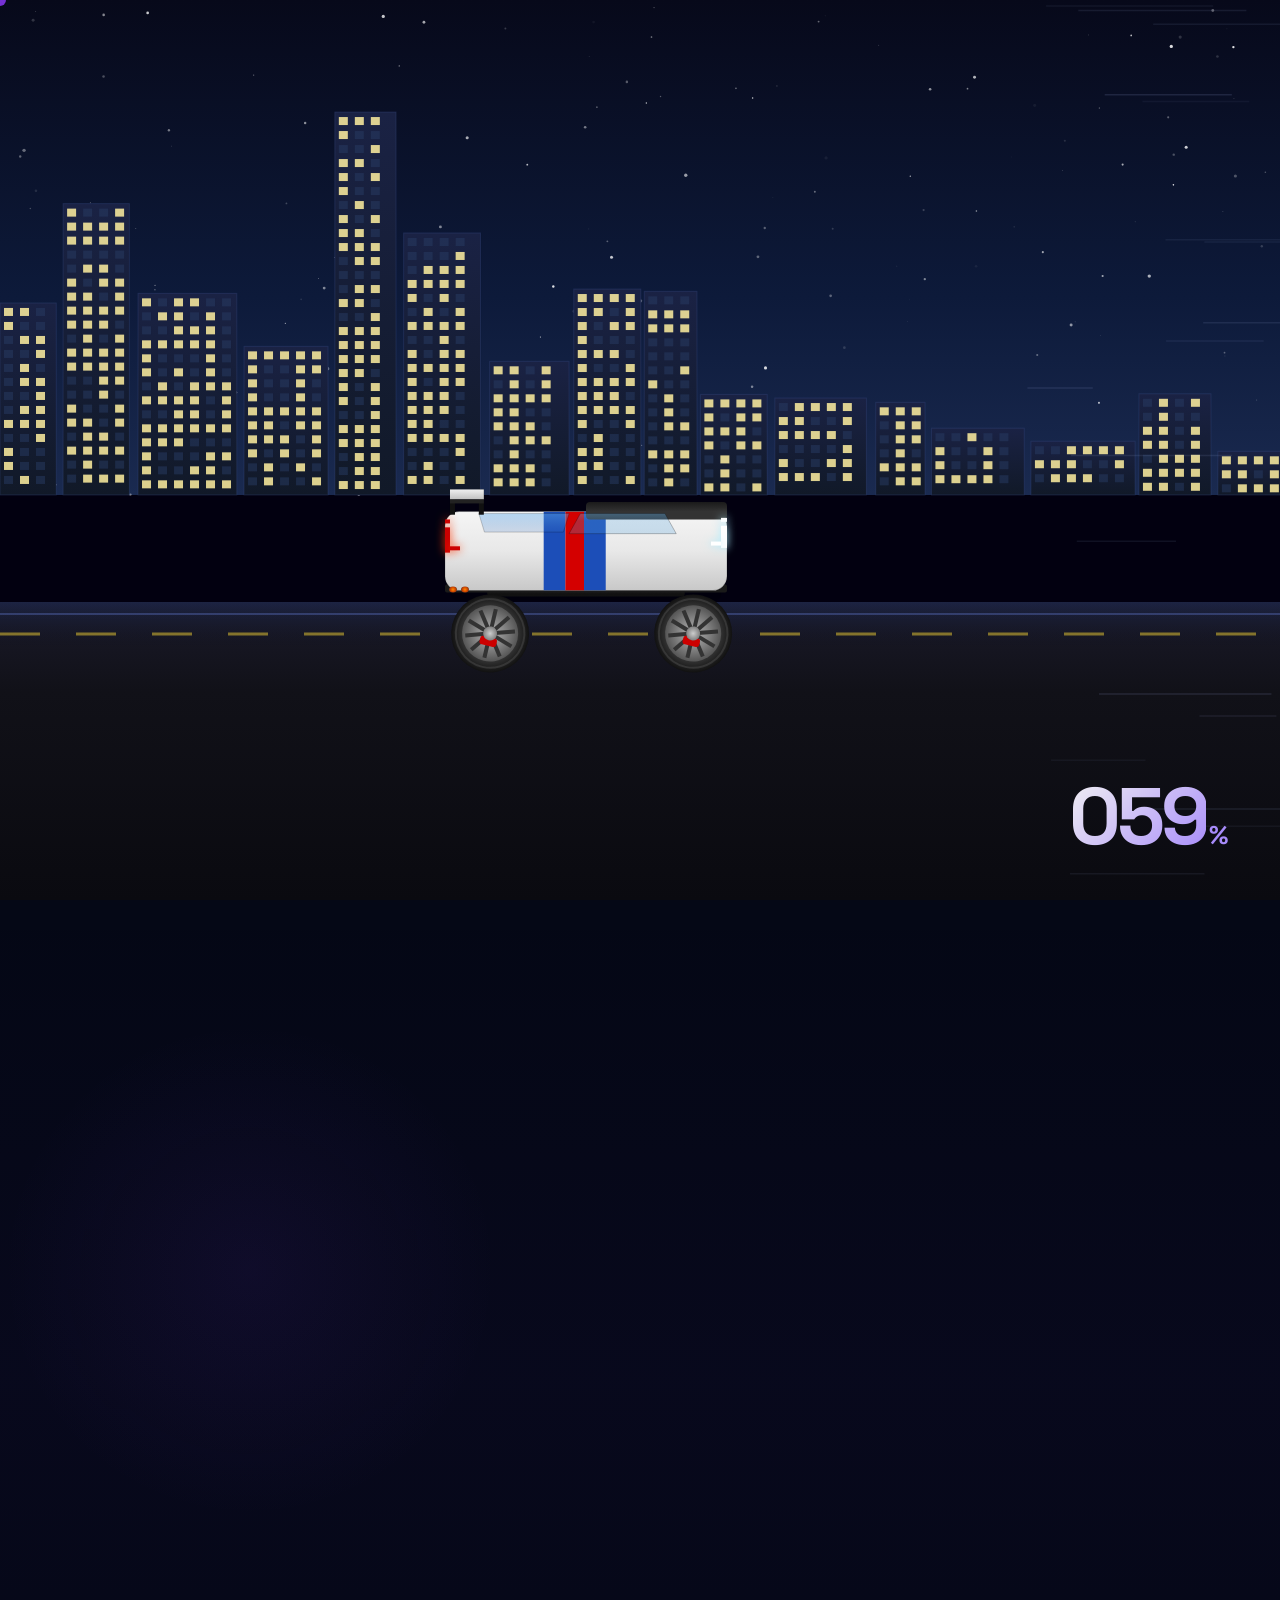
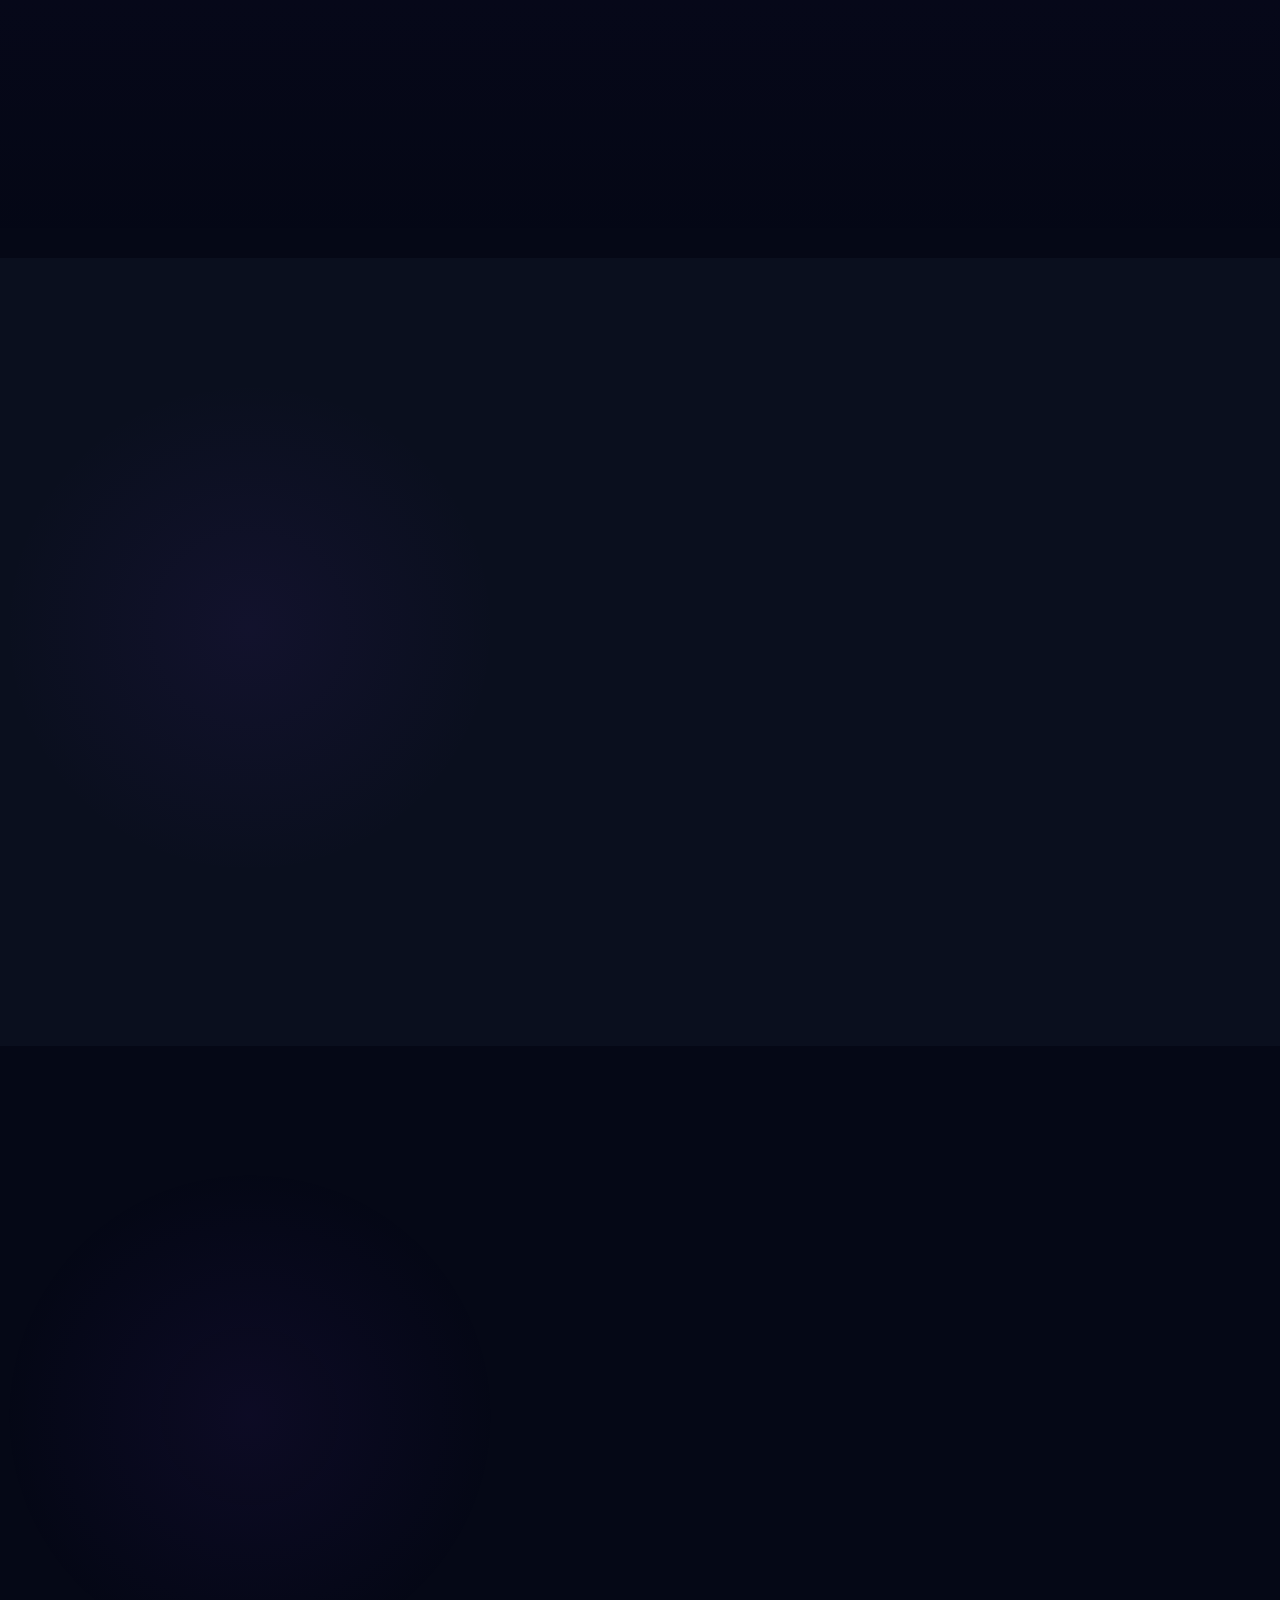
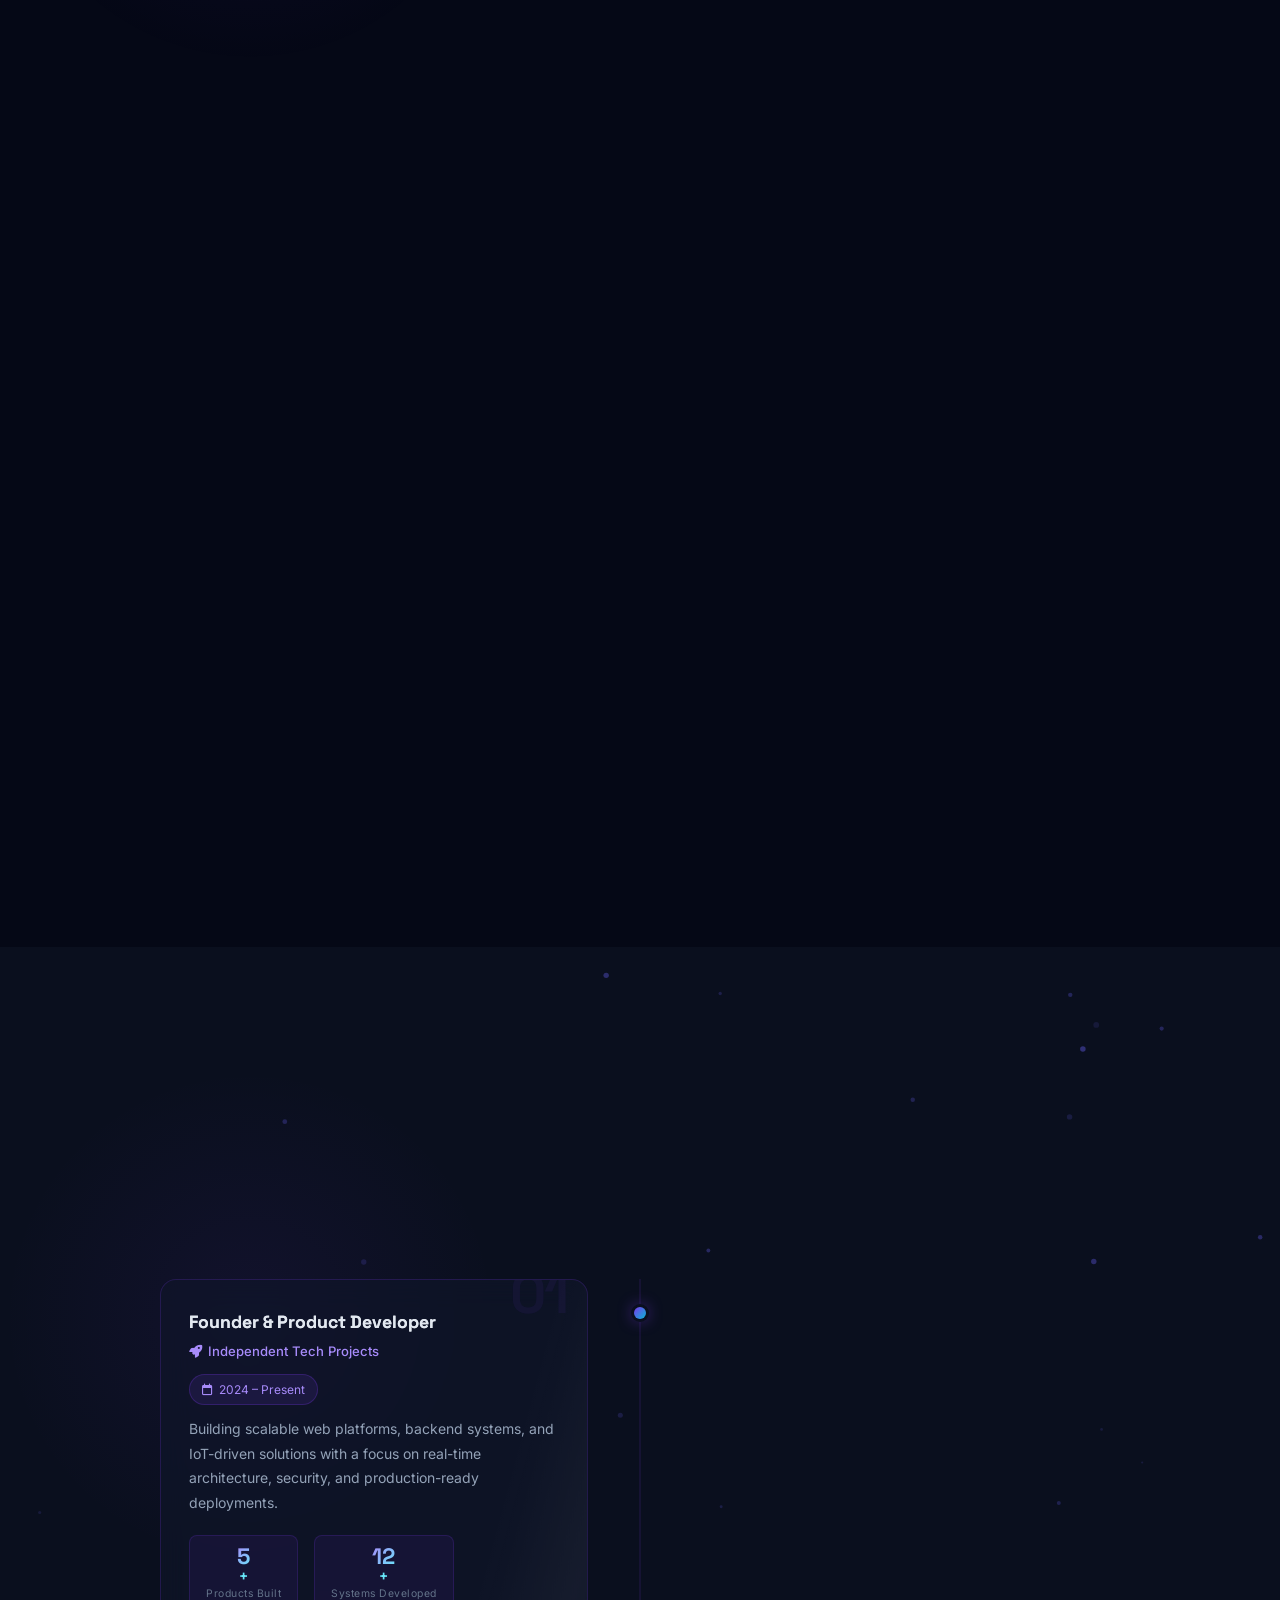
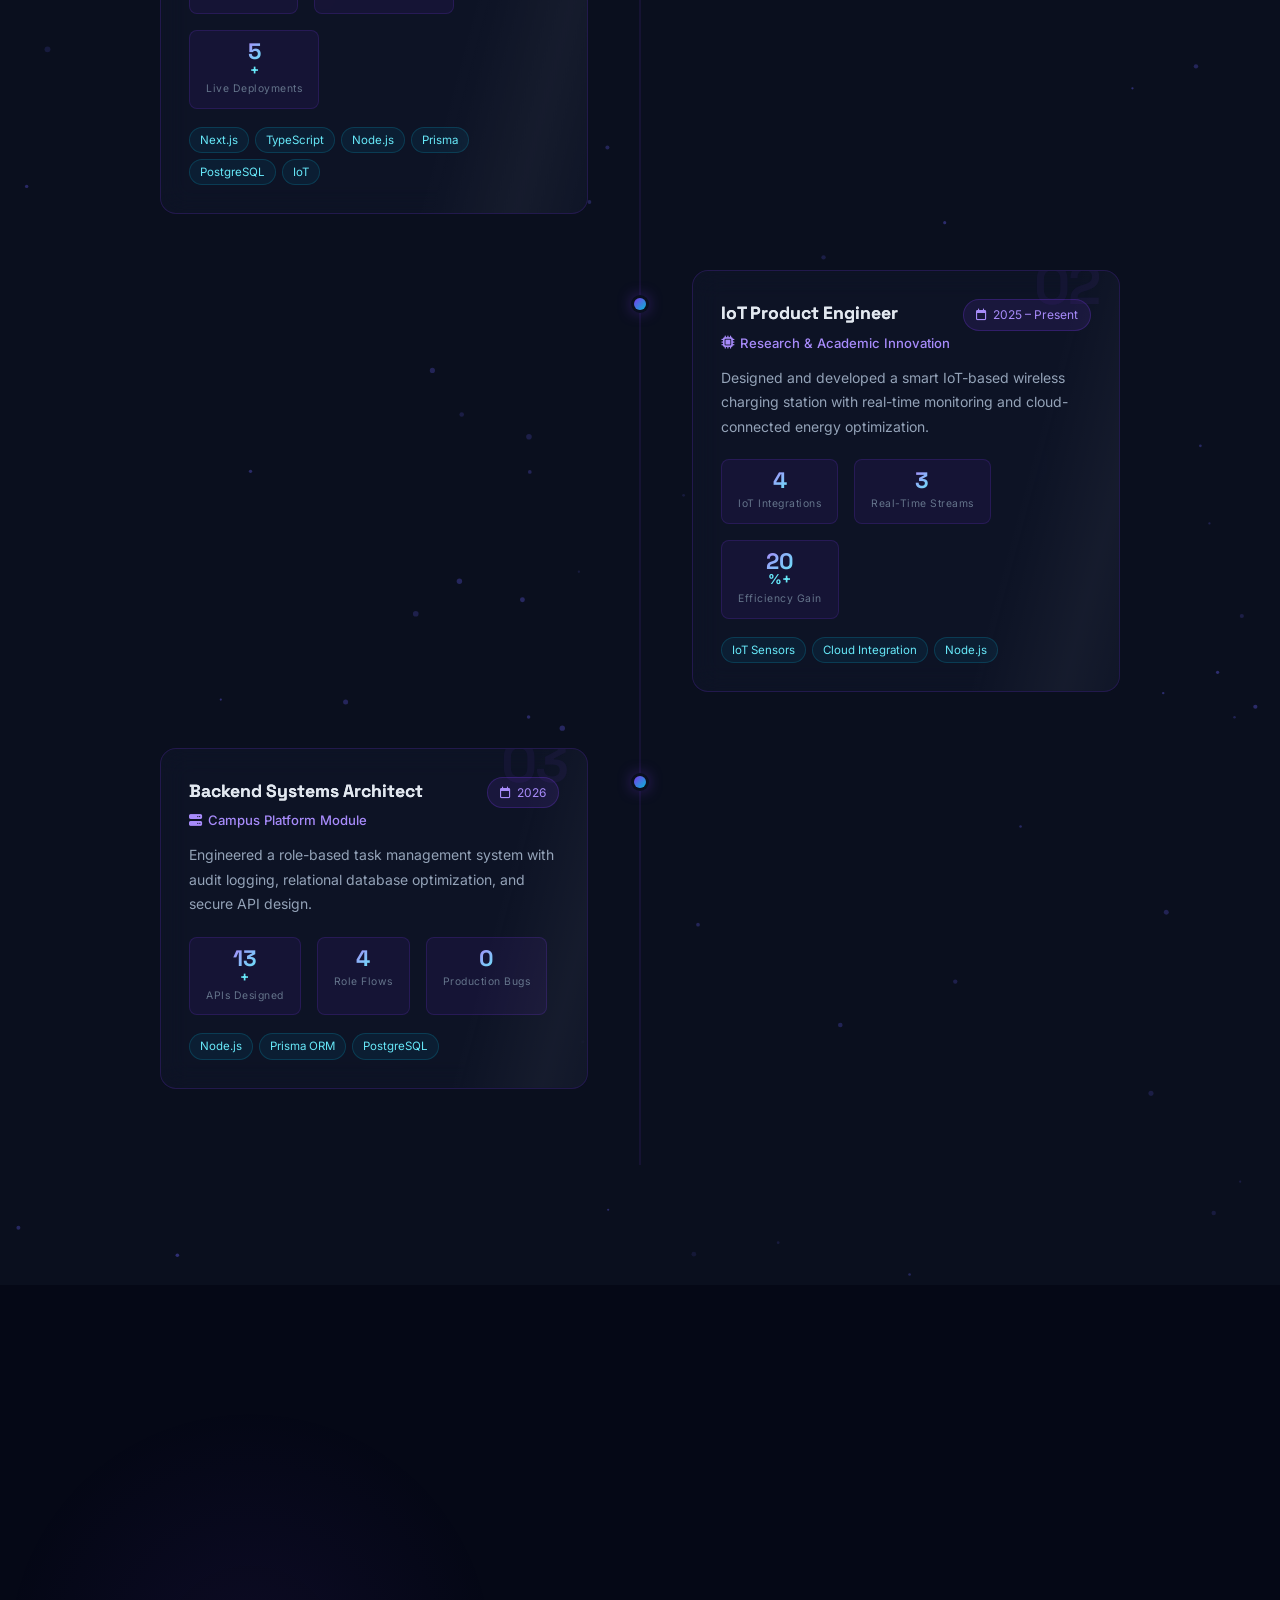
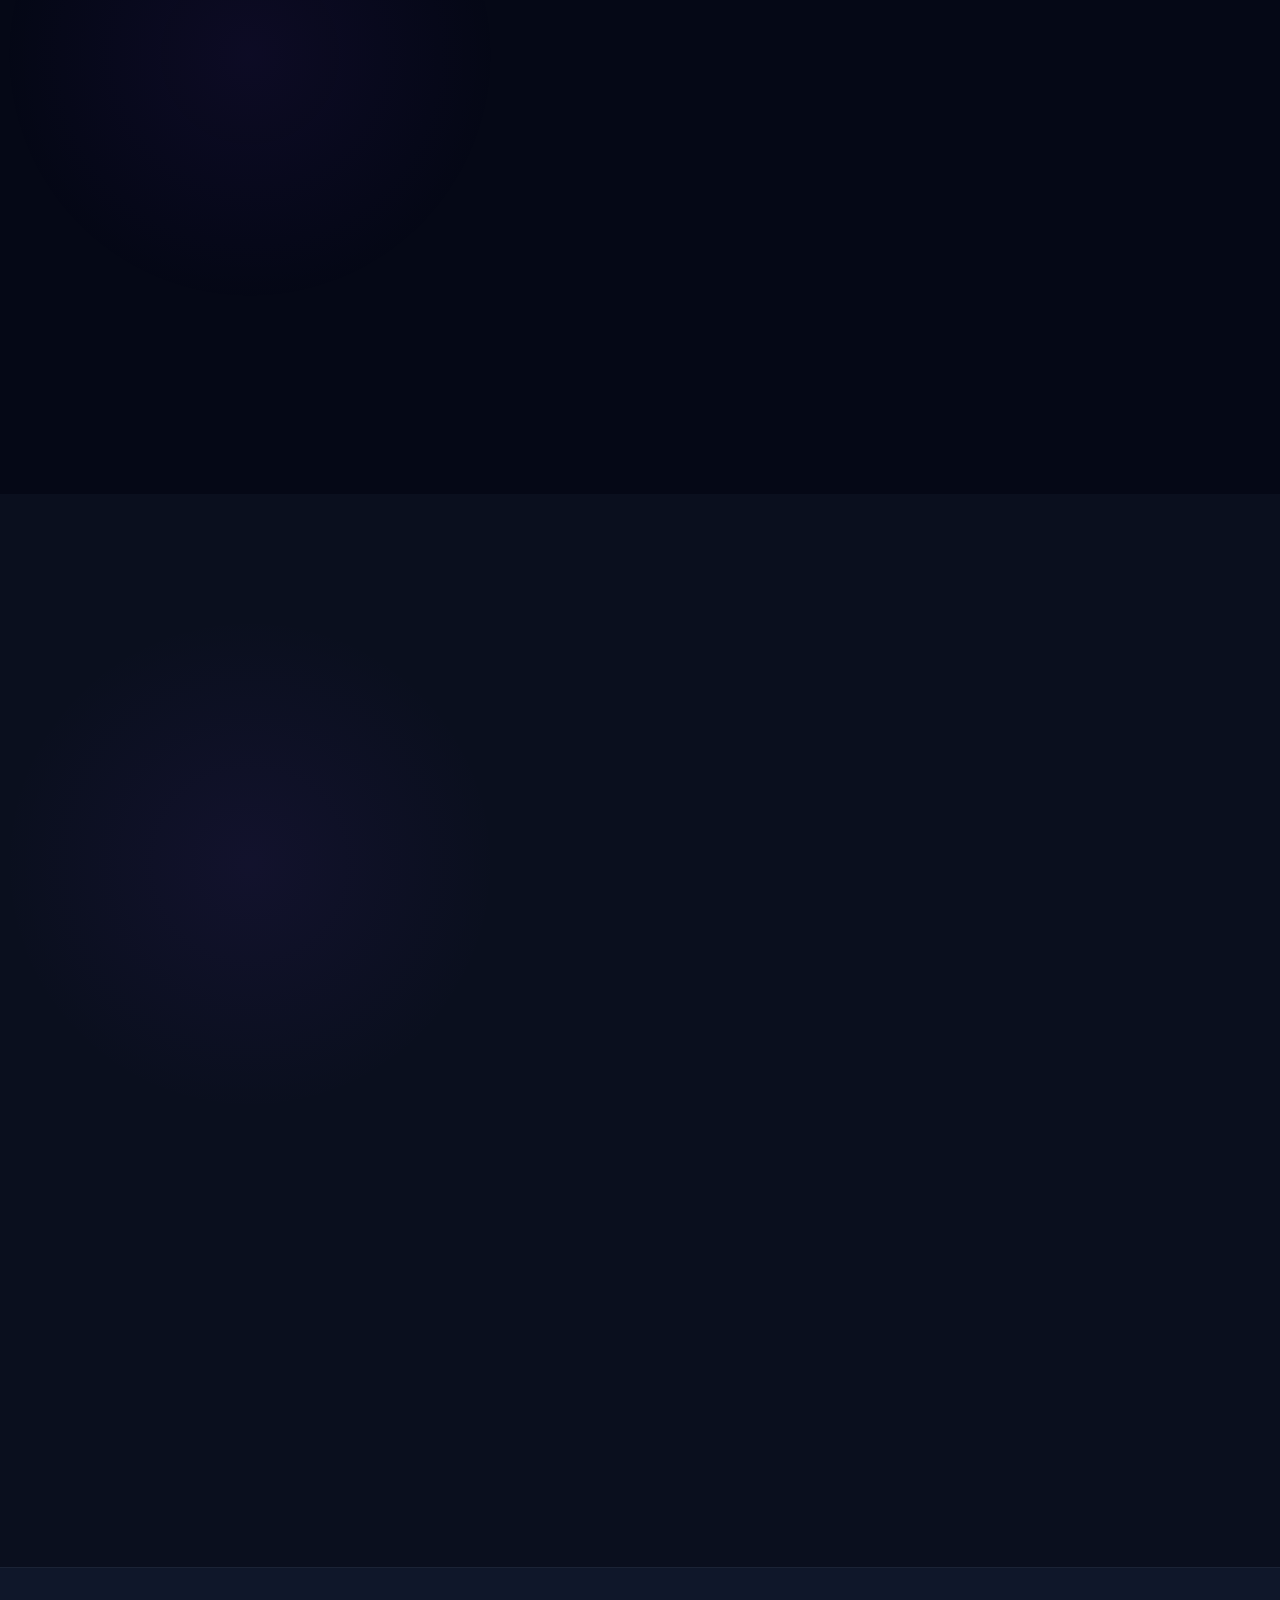
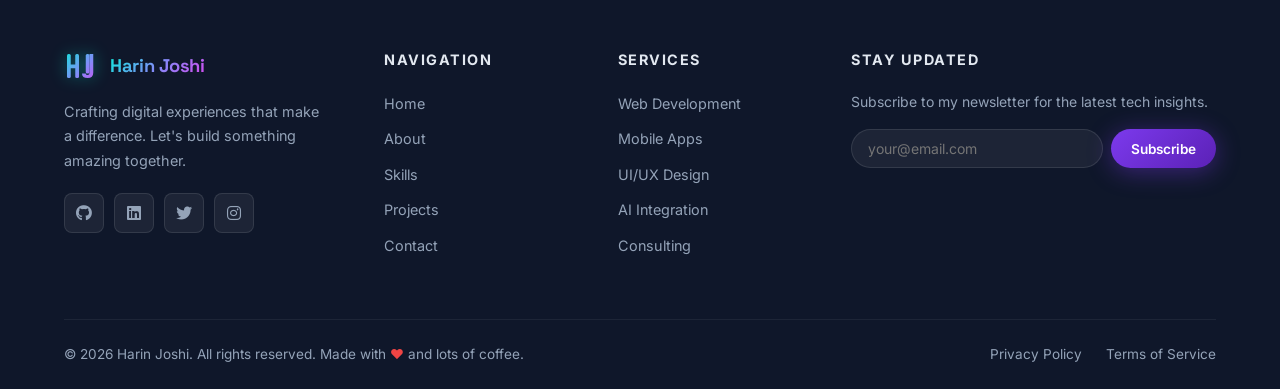
==== index.html @ d39a47bc "Initial portfolio commit" ====
<!DOCTYPE html>
<html lang="en">
<head>
  <meta charset="UTF-8" />
  <meta name="viewport" content="width=device-width, initial-scale=1.0" />
  <title>Harin Joshi | Full-Stack Developer</title>
  <link rel="stylesheet" href="style.css" />
  <link rel="preconnect" href="https://fonts.googleapis.com" />
  <link rel="preconnect" href="https://fonts.gstatic.com" crossorigin />
  <link href="https://fonts.googleapis.com/css2?family=Inter:wght@300;400;500;600;700;800;900&family=Space+Grotesk:wght@300;400;500;600;700&display=swap" rel="stylesheet" />
  <link rel="stylesheet" href="https://cdnjs.cloudflare.com/ajax/libs/font-awesome/6.5.0/css/all.min.css" />
</head>
<body>

  <!-- Custom Cursor -->
  <div class="cursor" id="cursor"></div>
  <div class="cursor-follower" id="cursorFollower"></div>

  <!-- Canvas for Three.js -->
  <canvas id="bg-canvas"></canvas>

  <!-- Loader: Car Drive -->
  <div class="loader" id="loader">
    <canvas id="carCanvas"></canvas>
    <div class="car-counter">
      <span id="sgPctNum">000</span><span class="car-pct-sym">%</span>
    </div>
  </div>

  <!-- Navigation -->
  <nav class="navbar" id="navbar">
    <div class="nav-logo">
      <a href="#home">
        <svg class="hj-logo" viewBox="0 0 48 48" fill="none" xmlns="http://www.w3.org/2000/svg" aria-label="Harin Joshi">
          <defs>
            <linearGradient id="hjGrad" x1="0" y1="0" x2="48" y2="48" gradientUnits="userSpaceOnUse">
              <stop offset="0%"   stop-color="#06f0d8"/>
              <stop offset="55%"  stop-color="#818cf8"/>
              <stop offset="100%" stop-color="#d946ef"/>
            </linearGradient>
          </defs>
          <!-- H -->
          <rect x="4"  y="8"  width="5" height="32" rx="2" fill="url(#hjGrad)"/>
          <rect x="4"  y="22" width="16" height="5"  rx="2" fill="url(#hjGrad)"/>
          <rect x="15" y="8"  width="5" height="32" rx="2" fill="url(#hjGrad)"/>
          <!-- J -->
          <rect x="29" y="8"  width="5"  height="26" rx="2" fill="url(#hjGrad)"/>
          <path d="M24 34 Q24 40 31.5 40 Q39 40 39 33 L39 8 L34 8 L34 33 Q34 36 31.5 36 Q29 36 29 34 Z" fill="url(#hjGrad)"/>
        </svg>
        <span class="nav-logo-name">Harin Joshi</span>
      </a>
    </div>
    <ul class="nav-links" id="navLinks">
      <li><a href="#home" class="nav-link active">Home</a></li>
      <li><a href="#about" class="nav-link">About</a></li>
      <li><a href="#skills" class="nav-link">Skills</a></li>
      <li><a href="#projects" class="nav-link">Projects</a></li>
      <li><a href="#experience" class="nav-link">Experience</a></li>
      <li><a href="#contact" class="nav-link">Contact</a></li>
    </ul>
    <a href="#contact" class="nav-cta">Hire Me</a>
    <div class="hamburger" id="hamburger">
      <span></span><span></span><span></span>
    </div>
  </nav>

  <!-- ===== HERO SECTION ===== -->
  <section class="hero" id="home">
    <div class="hero-content">
      <div class="hero-badge reveal-up">
        <span class="badge-dot"></span>
        Available for work
      </div>
      <h1 class="hero-title reveal-up">
        <span class="title-line">Hi, I'm</span>
        <span class="title-name" id="heroName">Harin</span>
        <span class="title-line">
          <span class="typed-wrapper">I build <span id="typed-text" class="typed-accent"></span><span class="typed-cursor">|</span></span>
        </span>
      </h1>
      <p class="hero-desc reveal-up">
        A passionate Full-Stack Developer crafting high-performance digital experiences with clean code, modern design, and cutting-edge technologies.
      </p>
      <div class="hero-actions reveal-up">
        <a href="#projects" class="btn btn-primary">
          <span>View My Work</span>
          <i class="fa-solid fa-arrow-right"></i>
        </a>
        <a href="#contact" class="btn btn-secondary">
          <span>Let's Talk</span>
          <i class="fa-solid fa-paper-plane"></i>
        </a>
      </div>
      <div class="hero-stats reveal-up">
        <div class="stat">
          <span class="stat-num" data-count="12">0</span><span class="stat-plus">+</span>
          <span class="stat-label">Projects Done</span>
        </div>
        <div class="stat-divider"></div>
        <div class="stat">
          <span class="stat-num" data-count="2">0</span><span class="stat-plus">+</span>
          <span class="stat-label">Years Exp.</span>
        </div>
        <div class="stat-divider"></div>
        <div class="stat">
          <span class="stat-num" data-count="5">0</span><span class="stat-plus">+</span>
          <span class="stat-label">Collaborations</span>
        </div>
      </div>
    </div>
    <div class="hero-visual">
      <div class="hero-card-3d" id="heroCard">
        <div class="card-inner">
          <div class="avatar-ring">
            <div class="avatar-img">
              <img src="images/profile.jpg" alt="Harin Joshi" id="heroAvatar" />
            </div>
          </div>
          <div class="floating-badge fb-react">
            <i class="fa-brands fa-react"></i> React
          </div>
          <div class="floating-badge fb-node">
            <i class="fa-brands fa-node-js"></i> Node.js
          </div>
          <div class="floating-badge fb-python">
            <i class="fa-brands fa-python"></i> Python
          </div>
          <div class="floating-badge fb-star">
            <i class="fa-solid fa-star"></i> 4.9/5
          </div>
        </div>
      </div>
    </div>
    <div class="scroll-indicator">
      <div class="scroll-mouse">
        <div class="scroll-wheel"></div>
      </div>
      <span>Scroll Down</span>
    </div>
  </section>

  <!-- ===== ABOUT SECTION ===== -->
  <section class="about section" id="about">
    <div class="container">
      <div class="section-header">
        <span class="section-tag reveal-up">About Me</span>
        <h2 class="section-title reveal-up">Crafting Digital <span class="accent">Masterpieces</span></h2>
        <p class="section-subtitle reveal-up">Get to know the person behind the code</p>
      </div>
      <div class="about-grid">
        <div class="about-visual reveal-left">
          <div class="about-img-wrapper">
            <div class="about-img-card">
              <img src="images/profile.jpg" alt="Harin Joshi" class="about-profile-img" />
              <div class="img-overlay">
                <span>Open to Opportunities</span>
              </div>
            </div>
            <div class="about-exp-badge">
              <span class="exp-num">2+</span>
              <span class="exp-label">Years of<br/>Experience</span>
            </div>
          </div>
        </div>
        <div class="about-content reveal-right">
          <h3 class="about-heading">Full-Stack Developer & Product Builder</h3>
          <p class="about-text">
            I'm <strong>Harin Joshi</strong>, a Full-Stack Developer skilled in modern web technologies, backend systems, and IoT integration. Dedicated to creating efficient, scalable, and secure digital products.
          </p>
          <p class="about-text">
            I focus on building production-ready solutions — from real-time web platforms and RESTful APIs to IoT-connected systems — combining clean architecture with practical problem solving.
          </p>
          <div class="about-details">
            <div class="detail-item">
              <i class="fa-solid fa-location-dot"></i>
              <span>Ahmedabad, Gujarat, India</span>
            </div>
            <div class="detail-item">
              <i class="fa-solid fa-envelope"></i>
              <span>harinjoshiofficial@gmail.com</span>
            </div>
            <div class="detail-item">
              <i class="fa-solid fa-graduation-cap"></i>
              <span>B.E. Computer Engineering</span>
            </div>
            <div class="detail-item">
              <i class="fa-solid fa-briefcase"></i>
              <span>Freelance &amp; Open to Opportunities</span>
            </div>
          </div>
          <div class="about-actions">
            <a href="#" class="btn btn-primary">
              <i class="fa-solid fa-download"></i>
              Download CV
            </a>
            <div class="social-links">
              <a href="https://github.com/joshiharin07" class="social-btn" target="_blank" rel="noopener noreferrer"><i class="fa-brands fa-github"></i></a>
              <a href="https://www.linkedin.com/in/harin-joshi-2081b1323" class="social-btn" target="_blank" rel="noopener noreferrer"><i class="fa-brands fa-linkedin"></i></a>
              <a href="https://x.com/HARINJOSHI99123" class="social-btn" target="_blank" rel="noopener noreferrer"><i class="fa-brands fa-twitter"></i></a>
              <a href="#" class="social-btn"><i class="fa-brands fa-dribbble"></i></a>
            </div>
          </div>
        </div>
      </div>
    </div>
  </section>

  <!-- ===== SKILLS SECTION ===== -->
  <section class="skills section" id="skills">
    <div class="container">
      <div class="section-header">
        <span class="section-tag reveal-up">Tech Stack</span>
        <h2 class="section-title reveal-up">Skills & <span class="accent">Expertise</span></h2>
        <p class="section-subtitle reveal-up">Technologies I work with to build amazing products</p>
      </div>
      <div class="skills-tabs reveal-up">
        <button class="tab-btn active" data-tab="frontend">Frontend</button>
        <button class="tab-btn" data-tab="backend">Backend</button>
        <button class="tab-btn" data-tab="tools">Tools & Others</button>
      </div>
      <div class="skills-panel active" id="tab-frontend">
        <div class="skills-grid">
          <div class="skill-card reveal-up" data-delay="0">
            <div class="skill-icon" style="--c:#000"><i class="fa-brands fa-js"></i></div>
            <span class="skill-name">Next.js</span>
            <div class="skill-bar"><div class="skill-fill" data-width="90"></div></div>
            <span class="skill-pct">90%</span>
          </div>
          <div class="skill-card reveal-up" data-delay="100">
            <div class="skill-icon" style="--c:#61DBFB"><i class="fa-brands fa-react"></i></div>
            <span class="skill-name">React</span>
            <div class="skill-bar"><div class="skill-fill" data-width="92"></div></div>
            <span class="skill-pct">92%</span>
          </div>
          <div class="skill-card reveal-up" data-delay="200">
            <div class="skill-icon" style="--c:#3178c6"><i class="fa-brands fa-js"></i></div>
            <span class="skill-name">TypeScript</span>
            <div class="skill-bar"><div class="skill-fill" data-width="85"></div></div>
            <span class="skill-pct">85%</span>
          </div>
          <div class="skill-card reveal-up" data-delay="300">
            <div class="skill-icon" style="--c:#38bdf8"><i class="fa-solid fa-wind"></i></div>
            <span class="skill-name">Tailwind CSS</span>
            <div class="skill-bar"><div class="skill-fill" data-width="94"></div></div>
            <span class="skill-pct">94%</span>
          </div>
          <div class="skill-card reveal-up" data-delay="400">
            <div class="skill-icon" style="--c:#FF6B6B"><i class="fa-solid fa-cubes"></i></div>
            <span class="skill-name">Three.js</span>
            <div class="skill-bar"><div class="skill-fill" data-width="75"></div></div>
            <span class="skill-pct">75%</span>
          </div>
          <div class="skill-card reveal-up" data-delay="500">
            <div class="skill-icon" style="--c:#9333ea"><i class="fa-solid fa-wand-magic-sparkles"></i></div>
            <span class="skill-name">Framer Motion</span>
            <div class="skill-bar"><div class="skill-fill" data-width="80"></div></div>
            <span class="skill-pct">80%</span>
          </div>
        </div>
      </div>
      <div class="skills-panel" id="tab-backend">
        <div class="skills-grid">
          <div class="skill-card reveal-up" data-delay="0">
            <div class="skill-icon" style="--c:#68a063"><i class="fa-brands fa-node-js"></i></div>
            <span class="skill-name">Node.js</span>
            <div class="skill-bar"><div class="skill-fill" data-width="90"></div></div>
            <span class="skill-pct">90%</span>
          </div>
          <div class="skill-card reveal-up" data-delay="100">
            <div class="skill-icon" style="--c:#3572A5"><i class="fa-brands fa-python"></i></div>
            <span class="skill-name">Python</span>
            <div class="skill-bar"><div class="skill-fill" data-width="72"></div></div>
            <span class="skill-pct">72%</span>
          </div>
          <div class="skill-card reveal-up" data-delay="200">
            <div class="skill-icon" style="--c:#444"><i class="fa-solid fa-server"></i></div>
            <span class="skill-name">Express.js</span>
            <div class="skill-bar"><div class="skill-fill" data-width="88"></div></div>
            <span class="skill-pct">88%</span>
          </div>
          <div class="skill-card reveal-up" data-delay="300">
            <div class="skill-icon" style="--c:#336791"><i class="fa-solid fa-database"></i></div>
            <span class="skill-name">PostgreSQL</span>
            <div class="skill-bar"><div class="skill-fill" data-width="82"></div></div>
            <span class="skill-pct">82%</span>
          </div>
          <div class="skill-card reveal-up" data-delay="400">
            <div class="skill-icon" style="--c:#47A248"><i class="fa-solid fa-database"></i></div>
            <span class="skill-name">MongoDB</span>
            <div class="skill-bar"><div class="skill-fill" data-width="87"></div></div>
            <span class="skill-pct">87%</span>
          </div>
          <div class="skill-card reveal-up" data-delay="500">
            <div class="skill-icon" style="--c:#2D3748"><i class="fa-solid fa-layer-group"></i></div>
            <span class="skill-name">Prisma ORM</span>
            <div class="skill-bar"><div class="skill-fill" data-width="80"></div></div>
            <span class="skill-pct">80%</span>
          </div>
        </div>
      </div>
      <div class="skills-panel" id="tab-tools">
        <div class="skills-grid">
          <div class="skill-card reveal-up" data-delay="0">
            <div class="skill-icon" style="--c:#F05032"><i class="fa-brands fa-git-alt"></i></div>
            <span class="skill-name">Git & GitHub</span>
            <div class="skill-bar"><div class="skill-fill" data-width="68"></div></div>
            <span class="skill-pct">68%</span>
          </div>
          <div class="skill-card reveal-up" data-delay="100">
            <div class="skill-icon" style="--c:#2496ED"><i class="fa-brands fa-docker"></i></div>
            <span class="skill-name">Docker</span>
            <div class="skill-bar"><div class="skill-fill" data-width="75"></div></div>
            <span class="skill-pct">75%</span>
          </div>
          <div class="skill-card reveal-up" data-delay="200">
            <div class="skill-icon" style="--c:#FF9900"><i class="fa-brands fa-aws"></i></div>
            <span class="skill-name">AWS</span>
            <div class="skill-bar"><div class="skill-fill" data-width="70"></div></div>
            <span class="skill-pct">70%</span>
          </div>
          <div class="skill-card reveal-up" data-delay="300">
            <div class="skill-icon" style="--c:#F24E1E"><i class="fa-solid fa-pen-ruler"></i></div>
            <span class="skill-name">Figma</span>
            <div class="skill-bar"><div class="skill-fill" data-width="85"></div></div>
            <span class="skill-pct">85%</span>
          </div>
          <div class="skill-card reveal-up" data-delay="400">
            <div class="skill-icon" style="--c:#3ECF8E"><i class="fa-solid fa-bolt"></i></div>
            <span class="skill-name">Supabase</span>
            <div class="skill-bar"><div class="skill-fill" data-width="89"></div></div>
            <span class="skill-pct">89%</span>
          </div>
          <div class="skill-card reveal-up" data-delay="500">
            <div class="skill-icon" style="--c:#eee"><i class="fa-solid fa-cloud"></i></div>
            <span class="skill-name">Vercel</span>
            <div class="skill-bar"><div class="skill-fill" data-width="82"></div></div>
            <span class="skill-pct">82%</span>
          </div>
        </div>
      </div>
    </div>
  </section>

  <!-- ===== PROJECTS SECTION ===== -->
  <section class="projects section" id="projects">
    <div class="container">
      <div class="section-header">
        <span class="section-tag reveal-up">Portfolio</span>
        <h2 class="section-title reveal-up">Featured <span class="accent">Projects</span></h2>
        <p class="section-subtitle reveal-up">A selection of my recent work and personal projects</p>
      </div>
      <div class="projects-filter reveal-up">
        <button class="filter-btn active" data-filter="all">All</button>
        <button class="filter-btn" data-filter="web">Web App</button>
        <button class="filter-btn" data-filter="mobile">Mobile</button>
        <button class="filter-btn" data-filter="ai">AI/ML</button>
      </div>
      <div class="projects-grid">

        <div class="project-card reveal-up featured" data-category="ai" data-delay="0">
          <div class="project-featured-badge">Featured</div>
          <div class="project-img">
            <div class="project-img-placeholder" style="--bg: linear-gradient(135deg,#0f2027,#2c5364)">
              <i class="fa-solid fa-bolt"></i>
            </div>
            <div class="project-overlay">
              <a href="#" class="proj-link"><i class="fa-solid fa-arrow-up-right-from-square"></i></a>
              <a href="#" class="proj-link"><i class="fa-brands fa-github"></i></a>
            </div>
          </div>
          <div class="project-info">
            <span class="project-category">IoT</span>
            <h3 class="project-title">IoT Wireless Charging Station</h3>
            <p class="project-desc">Smart wireless charging system with real-time energy monitoring and remote access control.</p>
            <div class="project-tags">
              <span>IoT</span><span>Sensors</span><span>Cloud</span><span>Node.js</span>
            </div>
          </div>
        </div>

        <div class="project-card reveal-up" data-category="web" data-delay="100">
          <div class="project-img">
            <div class="project-img-placeholder" style="--bg: linear-gradient(135deg,#1a0533,#c0392b)">
              <i class="fa-solid fa-shield-halved"></i>
            </div>
            <div class="project-overlay">
              <a href="#" class="proj-link"><i class="fa-solid fa-arrow-up-right-from-square"></i></a>
              <a href="#" class="proj-link"><i class="fa-brands fa-github"></i></a>
            </div>
          </div>
          <div class="project-info">
            <span class="project-category">Web App</span>
            <h3 class="project-title">Cyber Incident Real-Time Tracker</h3>
            <p class="project-desc">Platform providing live feeds and structured insights on cyber incidents related to Indian cyberspace.</p>
            <div class="project-tags">
              <span>Next.js</span><span>TypeScript</span><span>Prisma</span><span>PostgreSQL</span>
            </div>
          </div>
        </div>

        <div class="project-card reveal-up" data-category="web" data-delay="200">
          <div class="project-img">
            <div class="project-img-placeholder" style="--bg: linear-gradient(135deg,#1a237e,#0288d1)">
              <i class="fa-solid fa-list-check"></i>
            </div>
            <div class="project-overlay">
              <a href="#" class="proj-link"><i class="fa-solid fa-arrow-up-right-from-square"></i></a>
              <a href="#" class="proj-link"><i class="fa-brands fa-github"></i></a>
            </div>
          </div>
          <div class="project-info">
            <span class="project-category">Web App</span>
            <h3 class="project-title">Campus Task Management Module</h3>
            <p class="project-desc">Production-ready task management system with role-based assignments, status tracking, and audit logs.</p>
            <div class="project-tags">
              <span>Node.js</span><span>Prisma ORM</span><span>PostgreSQL</span>
            </div>
          </div>
        </div>

        <div class="project-card reveal-up" data-category="web" data-delay="300">
          <div class="project-img">
            <div class="project-img-placeholder" style="--bg: linear-gradient(135deg,#667eea,#764ba2)">
              <i class="fa-solid fa-briefcase"></i>
            </div>
            <div class="project-overlay">
              <a href="#" class="proj-link"><i class="fa-solid fa-arrow-up-right-from-square"></i></a>
              <a href="#" class="proj-link"><i class="fa-brands fa-github"></i></a>
            </div>
          </div>
          <div class="project-info">
            <span class="project-category">Web App</span>
            <h3 class="project-title">Personal Developer Portfolio</h3>
            <p class="project-desc">Modern responsive portfolio showcasing projects, skills, and technical expertise with multilingual support.</p>
            <div class="project-tags">
              <span>React</span><span>Tailwind</span><span>TypeScript</span>
            </div>
          </div>
        </div>

        <div class="project-card reveal-up" data-category="ai" data-delay="400">
          <div class="project-img">
            <div class="project-img-placeholder" style="--bg: linear-gradient(135deg,#f093fb,#f5576c)">
              <i class="fa-solid fa-robot"></i>
            </div>
            <div class="project-overlay">
              <a href="#" class="proj-link"><i class="fa-solid fa-arrow-up-right-from-square"></i></a>
              <a href="#" class="proj-link"><i class="fa-brands fa-github"></i></a>
            </div>
          </div>
          <div class="project-info">
            <span class="project-category">AI</span>
            <h3 class="project-title">AI Utility Tools</h3>
            <p class="project-desc">Collection of small AI-powered utilities for automation and smart content generation.</p>
            <div class="project-tags">
              <span>OpenAI API</span><span>JavaScript</span><span>REST APIs</span>
            </div>
          </div>
        </div>

      </div>
    </div>
  </section>

  <!-- ===== EXPERIENCE SECTION ===== -->
  <section class="experience section" id="experience">
    <!-- Particle canvas for this section -->
    <canvas class="exp-canvas" id="expCanvas"></canvas>
    <div class="container">
      <div class="section-header">
        <span class="section-tag reveal-up">Journey</span>
        <h2 class="section-title reveal-up">Work <span class="accent">Experience</span></h2>
        <p class="section-subtitle reveal-up">My professional journey and key milestones</p>
      </div>

      <!-- Animated SVG line that draws itself -->
      <div class="timeline" id="timeline">
        <svg class="tl-line-svg" id="tlLineSvg" aria-hidden="true">
          <defs>
            <linearGradient id="tlLineGrad" x1="0" y1="0" x2="0" y2="1">
              <stop offset="0%"   stop-color="#7c3aed"/>
              <stop offset="100%" stop-color="#06b6d4"/>
            </linearGradient>
          </defs>
          <line class="tl-line-track" x1="50%" y1="0" x2="50%" y2="100%"/>
          <line class="tl-line-fill"  id="tlLineFill" x1="50%" y1="0" x2="50%" y2="0"/>
        </svg>

        <!-- ── ITEM 1 ── -->
        <div class="timeline-item tl-ani" data-side="left" data-index="0">
          <div class="timeline-dot">
            <span class="dot-ring r1"></span>
            <span class="dot-ring r2"></span>
            <span class="dot-core"></span>
          </div>
          <div class="timeline-content">
            <div class="tl-step">01</div>
            <div class="tl-header">
              <div>
                <h3 class="tl-title">Founder &amp; Product Developer</h3>
                <span class="tl-company"><i class="fa-solid fa-rocket"></i> Independent Tech Projects</span>
              </div>
              <span class="tl-date"><i class="fa-regular fa-calendar"></i> 2024 – Present</span>
            </div>
            <p class="tl-desc">Building scalable web platforms, backend systems, and IoT-driven solutions with a focus on real-time architecture, security, and production-ready deployments.</p>
            <div class="tl-metrics">
              <div class="tl-metric"><span class="tl-metric-num" data-count="5">0</span><span>+</span><small>Products Built</small></div>
              <div class="tl-metric"><span class="tl-metric-num" data-count="12">0</span><span>+</span><small>Systems Developed</small></div>
              <div class="tl-metric"><span class="tl-metric-num" data-count="5">0</span><span>+</span><small>Live Deployments</small></div>
            </div>
            <div class="tl-tags">
              <span>Next.js</span><span>TypeScript</span><span>Node.js</span><span>Prisma</span><span>PostgreSQL</span><span>IoT</span>
            </div>
          </div>
        </div>

        <!-- ── ITEM 2 ── -->
        <div class="timeline-item tl-ani" data-side="right" data-index="1">
          <div class="timeline-dot">
            <span class="dot-ring r1"></span>
            <span class="dot-ring r2"></span>
            <span class="dot-core"></span>
          </div>
          <div class="timeline-content">
            <div class="tl-step">02</div>
            <div class="tl-header">
              <div>
                <h3 class="tl-title">IoT Product Engineer</h3>
                <span class="tl-company"><i class="fa-solid fa-microchip"></i> Research &amp; Academic Innovation</span>
              </div>
              <span class="tl-date"><i class="fa-regular fa-calendar"></i> 2025 – Present</span>
            </div>
            <p class="tl-desc">Designed and developed a smart IoT-based wireless charging station with real-time monitoring and cloud-connected energy optimization.</p>
            <div class="tl-metrics">
              <div class="tl-metric"><span class="tl-metric-num" data-count="4">0</span><span></span><small>IoT Integrations</small></div>
              <div class="tl-metric"><span class="tl-metric-num" data-count="3">0</span><span></span><small>Real-Time Streams</small></div>
              <div class="tl-metric"><span class="tl-metric-num" data-count="20">0</span><span>%+</span><small>Efficiency Gain</small></div>
            </div>
            <div class="tl-tags">
              <span>IoT Sensors</span><span>Cloud Integration</span><span>Node.js</span>
            </div>
          </div>
        </div>

        <!-- ── ITEM 3 ── -->
        <div class="timeline-item tl-ani" data-side="left" data-index="2">
          <div class="timeline-dot">
            <span class="dot-ring r1"></span>
            <span class="dot-ring r2"></span>
            <span class="dot-core"></span>
          </div>
          <div class="timeline-content">
            <div class="tl-step">03</div>
            <div class="tl-header">
              <div>
                <h3 class="tl-title">Backend Systems Architect</h3>
                <span class="tl-company"><i class="fa-solid fa-server"></i> Campus Platform Module</span>
              </div>
              <span class="tl-date"><i class="fa-regular fa-calendar"></i> 2026</span>
            </div>
            <p class="tl-desc">Engineered a role-based task management system with audit logging, relational database optimization, and secure API design.</p>
            <div class="tl-metrics">
              <div class="tl-metric"><span class="tl-metric-num" data-count="15">0</span><span>+</span><small>APIs Designed</small></div>
              <div class="tl-metric"><span class="tl-metric-num" data-count="5">0</span><span></span><small>Role Flows</small></div>
              <div class="tl-metric"><span class="tl-metric-num" data-count="0">0</span><span></span><small>Production Bugs</small></div>
            </div>
            <div class="tl-tags">
              <span>Node.js</span><span>Prisma ORM</span><span>PostgreSQL</span>
            </div>
          </div>
        </div>

      </div>
    </div>
  </section>

  <!-- ===== TESTIMONIALS SECTION ===== -->
  <section class="testimonials section" id="testimonials">
    <div class="container">
      <div class="section-header">
        <span class="section-tag reveal-up">Testimonials</span>
        <h2 class="section-title reveal-up">What Clients <span class="accent">Say</span></h2>
      </div>
      <div class="testimonials-slider reveal-up">
        <div class="testimonials-track" id="testimonialsTrack">

          <div class="testimonial-card">
            <div class="testimonial-stars">
              <i class="fa-solid fa-star"></i><i class="fa-solid fa-star"></i><i class="fa-solid fa-star"></i><i class="fa-solid fa-star"></i><i class="fa-solid fa-star"></i>
            </div>
            <p class="testimonial-text">"Harin delivered an absolutely stunning e-commerce platform that exceeded all our expectations. The attention to detail and performance optimization was remarkable."</p>
            <div class="testimonial-author">
              <img src="https://i.pravatar.cc/150?img=47" alt="Alice Johnson" />
              <div>
                <span class="author-name">Alice Johnson</span>
                <span class="author-role">CEO, RetailPro</span>
              </div>
            </div>
          </div>

          <div class="testimonial-card">
            <div class="testimonial-stars">
              <i class="fa-solid fa-star"></i><i class="fa-solid fa-star"></i><i class="fa-solid fa-star"></i><i class="fa-solid fa-star"></i><i class="fa-solid fa-star"></i>
            </div>
            <p class="testimonial-text">"Working with Harin was an incredible experience. He built our AI platform with robust architecture and delivered it ahead of schedule. Highly recommended!"</p>
            <div class="testimonial-author">
              <img src="https://i.pravatar.cc/150?img=12" alt="Bob Martinez" />
              <div>
                <span class="author-name">Bob Martinez</span>
                <span class="author-role">CTO, AIStartup</span>
              </div>
            </div>
          </div>

          <div class="testimonial-card">
            <div class="testimonial-stars">
              <i class="fa-solid fa-star"></i><i class="fa-solid fa-star"></i><i class="fa-solid fa-star"></i><i class="fa-solid fa-star"></i><i class="fa-solid fa-star"></i>
            </div>
            <p class="testimonial-text">"Harin transformed our outdated website into a modern, high-performance application. The 3D animations and user experience improvements drove a 150% increase in engagement."</p>
            <div class="testimonial-author">
              <img src="https://i.pravatar.cc/150?img=32" alt="Sarah Chen" />
              <div>
                <span class="author-name">Sarah Chen</span>
                <span class="author-role">Product Manager, MediaCo</span>
              </div>
            </div>
          </div>

          <div class="testimonial-card">
            <div class="testimonial-stars">
              <i class="fa-solid fa-star"></i><i class="fa-solid fa-star"></i><i class="fa-solid fa-star"></i><i class="fa-solid fa-star"></i><i class="fa-solid fa-star"></i>
            </div>
            <p class="testimonial-text">"Harin's technical expertise and dedication are truly impressive. He delivered a robust, clean-coded solution well ahead of schedule. A highly professional developer I'd recommend without hesitation."</p>
            <div class="testimonial-author">
              <img src="images/kathan.jpg" alt="Kathan Joshi" />
              <div>
                <span class="author-name">Kathan Joshi</span>
                <span class="author-role">Tech Lead, AIDTM</span>
              </div>
            </div>
          </div>

        </div>
        <div class="slider-controls">
          <button class="slider-btn" id="prevBtn"><i class="fa-solid fa-chevron-left"></i></button>
          <div class="slider-dots" id="sliderDots"></div>
          <button class="slider-btn" id="nextBtn"><i class="fa-solid fa-chevron-right"></i></button>
        </div>
      </div>
    </div>
  </section>

  <!-- ===== CONTACT SECTION ===== -->
  <section class="contact section" id="contact">
    <div class="container">
      <div class="section-header">
        <span class="section-tag reveal-up">Get In Touch</span>
        <h2 class="section-title reveal-up">Let's Work <span class="accent">Together</span></h2>
        <p class="section-subtitle reveal-up">Have a project in mind? I'd love to hear about it.</p>
      </div>
      <div class="contact-grid">
        <div class="contact-info reveal-left">
          <div class="contact-card">
            <i class="fa-solid fa-envelope"></i>
            <h4>Email</h4>
            <p>harinjoshiofficial@gmail.com</p>
            <a href="mailto:harinjoshiofficial@gmail.com">Send email →</a>
          </div>
          <div class="contact-card">
            <i class="fa-solid fa-phone"></i>
            <h4>Phone</h4>
            <p>+91 9316228596</p>
            <a href="tel:+919316228596">Call me →</a>
          </div>
          <div class="contact-card">
            <i class="fa-solid fa-location-dot"></i>
            <h4>Location</h4>
            <p>Ahmedabad, Gujarat, India</p>
            <a href="https://maps.app.goo.gl/ShC2zcz3zpZNPXnm9" target="_blank" rel="noopener noreferrer">View on map →</a>
          </div>
          <div class="contact-availability">
            <div class="avail-dot"></div>
            <span>Available for freelance projects</span>
          </div>
        </div>
        <div class="contact-form-wrapper reveal-right">
          <form class="contact-form" id="contactForm">
            <div class="form-row">
              <div class="form-group">
                <label for="name">Full Name</label>
                <input type="text" id="name" placeholder="John Doe" required />
              </div>
              <div class="form-group">
                <label for="email">Email Address</label>
                <input type="email" id="email" placeholder="john@example.com" required />
              </div>
            </div>
            <div class="form-group">
              <label for="subject">Subject</label>
              <input type="text" id="subject" placeholder="Project Collaboration" required />
            </div>
            <div class="form-group">
              <label for="budget">Budget Range</label>
              <select id="budget">
                <option value="">Select budget range</option>
                <option value="small">$1,000 - $5,000</option>
                <option value="medium">$5,000 - $15,000</option>
                <option value="large">$15,000 - $50,000</option>
                <option value="enterprise">$50,000+</option>
              </select>
            </div>
            <div class="form-group">
              <label for="message">Message</label>
              <textarea id="message" rows="5" placeholder="Tell me about your project..." required></textarea>
            </div>
            <button type="submit" class="btn btn-primary btn-full">
              <span>Send Message</span>
              <i class="fa-solid fa-paper-plane"></i>
            </button>
            <div class="form-success" id="formSuccess">
              <i class="fa-solid fa-circle-check"></i>
              Message sent successfully! I'll get back to you soon.
            </div>
          </form>
        </div>
      </div>
    </div>
  </section>

  <!-- ===== FOOTER ===== -->
  <footer class="footer">
    <div class="container">
      <div class="footer-grid">
        <div class="footer-brand">
          <div class="nav-logo">
              <a href="#home">
                <svg class="hj-logo" viewBox="0 0 48 48" fill="none" xmlns="http://www.w3.org/2000/svg">
                  <defs>
                    <linearGradient id="hjGradF" x1="0" y1="0" x2="48" y2="48" gradientUnits="userSpaceOnUse">
                      <stop offset="0%"   stop-color="#06f0d8"/>
                      <stop offset="55%"  stop-color="#818cf8"/>
                      <stop offset="100%" stop-color="#d946ef"/>
                    </linearGradient>
                  </defs>
                  <rect x="4"  y="8"  width="5" height="32" rx="2" fill="url(#hjGradF)"/>
                  <rect x="4"  y="22" width="16" height="5"  rx="2" fill="url(#hjGradF)"/>
                  <rect x="15" y="8"  width="5" height="32" rx="2" fill="url(#hjGradF)"/>
                  <rect x="29" y="8"  width="5"  height="26" rx="2" fill="url(#hjGradF)"/>
                  <path d="M24 34 Q24 40 31.5 40 Q39 40 39 33 L39 8 L34 8 L34 33 Q34 36 31.5 36 Q29 36 29 34 Z" fill="url(#hjGradF)"/>
                </svg>
                <span class="nav-logo-name">Harin Joshi</span>
              </a>
            </div>
          <p>Crafting digital experiences that make a difference. Let's build something amazing together.</p>
          <div class="social-links">
            <a href="https://github.com/joshiharin07" class="social-btn" target="_blank" rel="noopener noreferrer"><i class="fa-brands fa-github"></i></a>
            <a href="https://www.linkedin.com/in/harin-joshi-2081b1323" class="social-btn" target="_blank" rel="noopener noreferrer"><i class="fa-brands fa-linkedin"></i></a>
            <a href="https://x.com/HARINJOSHI99123" class="social-btn" target="_blank" rel="noopener noreferrer"><i class="fa-brands fa-twitter"></i></a>
            <a href="#" class="social-btn"><i class="fa-brands fa-instagram"></i></a>
          </div>
        </div>
        <div class="footer-links">
          <h4>Navigation</h4>
          <ul>
            <li><a href="#home">Home</a></li>
            <li><a href="#about">About</a></li>
            <li><a href="#skills">Skills</a></li>
            <li><a href="#projects">Projects</a></li>
            <li><a href="#contact">Contact</a></li>
          </ul>
        </div>
        <div class="footer-links">
          <h4>Services</h4>
          <ul>
            <li><a href="#">Web Development</a></li>
            <li><a href="#">Mobile Apps</a></li>
            <li><a href="#">UI/UX Design</a></li>
            <li><a href="#">AI Integration</a></li>
            <li><a href="#">Consulting</a></li>
          </ul>
        </div>
        <div class="footer-newsletter">
          <h4>Stay Updated</h4>
          <p>Subscribe to my newsletter for the latest tech insights.</p>
          <div class="newsletter-form">
            <input type="email" placeholder="your@email.com" />
            <button class="btn btn-primary">Subscribe</button>
          </div>
        </div>
      </div>
      <div class="footer-bottom">
        <p>&copy; 2026 Harin Joshi. All rights reserved. Made with <span class="heart">♥</span> and lots of coffee.</p>
        <div class="footer-bottom-links">
          <a href="#">Privacy Policy</a>
          <a href="#">Terms of Service</a>
        </div>
      </div>
    </div>
  </footer>

  <!-- Back to Top -->
  <button class="back-to-top" id="backToTop">
    <i class="fa-solid fa-arrow-up"></i>
  </button>

  <!-- Scripts -->
  <script src="https://cdnjs.cloudflare.com/ajax/libs/three.js/r128/three.min.js"></script>
  <script src="script.js"></script>
</body>
</html>
---- style.css ----
/* ===================================================
   HARIN PORTFOLIO - CSS
   Professional 3D Animated Portfolio
=================================================== */

/* ---- CSS Variables ---- */
:root {
  --primary: #7c3aed;
  --primary-light: #a78bfa;
  --primary-dark: #5b21b6;
  --accent: #06b6d4;
  --accent-light: #67e8f9;
  --success: #10b981;
  --warning: #f59e0b;
  --danger: #ef4444;

  --bg: #050816;
  --bg-2: #0a0f1e;
  --bg-3: #0f172a;
  --card-bg: rgba(15, 23, 42, 0.6);
  --card-border: rgba(124, 58, 237, 0.2);

  --text: #e2e8f0;
  --text-muted: #94a3b8;
  --text-dim: #64748b;

  --font-main: 'Inter', sans-serif;
  --font-display: 'Space Grotesk', sans-serif;

  --radius: 16px;
  --radius-sm: 8px;
  --radius-lg: 24px;
  --radius-full: 9999px;

  --shadow: 0 4px 32px rgba(0,0,0,0.4);
  --shadow-glow: 0 0 40px rgba(124,58,237,0.3);
  --shadow-glow-accent: 0 0 40px rgba(6,182,212,0.3);

  --transition: 0.3s cubic-bezier(0.4, 0, 0.2, 1);
  --transition-slow: 0.6s cubic-bezier(0.4, 0, 0.2, 1);
  --transition-bounce: 0.5s cubic-bezier(0.34, 1.56, 0.64, 1);
}

/* ---- Reset & Base ---- */
*, *::before, *::after { box-sizing: border-box; margin: 0; padding: 0; }
html { scroll-behavior: smooth; }
body {
  font-family: var(--font-main);
  background: var(--bg);
  color: var(--text);
  overflow-x: hidden;
  line-height: 1.6;
  cursor: none;
}
a { text-decoration: none; color: inherit; }
img { max-width: 100%; display: block; }
ul { list-style: none; }
button { cursor: none; border: none; background: none; font-family: inherit; }
input, textarea, select {
  font-family: inherit;
  outline: none;
  border: none;
}

/* ---- Canvas Background ---- */
#bg-canvas {
  position: fixed;
  top: 0; left: 0;
  width: 100%; height: 100%;
  z-index: 0;
  pointer-events: none;
}

/* ---- Custom Cursor ---- */
.cursor {
  width: 12px; height: 12px;
  background: var(--primary);
  border-radius: 50%;
  position: fixed;
  top: 0; left: 0;
  pointer-events: none;
  z-index: 10000;
  transform: translate(-50%, -50%);
  transition: width 0.2s, height 0.2s, background 0.2s;
  mix-blend-mode: difference;
}
.cursor-follower {
  width: 36px; height: 36px;
  border: 2px solid var(--primary-light);
  border-radius: 50%;
  position: fixed;
  top: 0; left: 0;
  pointer-events: none;
  z-index: 9999;
  transform: translate(-50%, -50%);
  transition: transform 0.12s ease, width 0.3s, height 0.3s, opacity 0.3s;
  opacity: 0.6;
}
body:hover .cursor { opacity: 1; }
.cursor.cursor-hover { width: 20px; height: 20px; background: var(--accent); }
.cursor-follower.cursor-hover { width: 56px; height: 56px; opacity: 0.3; }

/* ---- LOADER: Car Drive ---- */
.loader {
  position: fixed;
  inset: 0;
  background: #020010;
  z-index: 9999;
  overflow: hidden;
  transition: opacity 0.55s ease, visibility 0.55s;
}
.loader.hidden { opacity: 0; visibility: hidden; pointer-events: none; }
#carCanvas {
  position: absolute;
  inset: 0;
  width: 100%; height: 100%;
  display: block;
}
.car-counter {
  position: absolute;
  bottom: 44px;
  right: 52px;
  z-index: 10;
  display: flex;
  align-items: baseline;
  gap: 3px;
  pointer-events: none;
}
#sgPctNum {
  font-family: var(--font-display);
  font-size: 5rem;
  font-weight: 900;
  letter-spacing: -4px;
  line-height: 1;
  background: linear-gradient(135deg, rgba(255,255,255,0.95), #a78bfa);
  -webkit-background-clip: text;
  -webkit-text-fill-color: transparent;
  background-clip: text;
}
.car-pct-sym {
  font-family: var(--font-display);
  font-size: 1.6rem;
  font-weight: 700;
  color: #a78bfa;
  -webkit-text-fill-color: #a78bfa;
}

/* ---- Container ---- */
.container {
  max-width: 1200px;
  margin: 0 auto;
  padding: 0 24px;
}

/* ---- Section Base ---- */
.section {
  padding: 120px 0;
  position: relative;
  z-index: 1;
}

/* ---- Section Header ---- */
.section-header {
  text-align: center;
  margin-bottom: 64px;
}
.section-tag {
  display: inline-block;
  padding: 6px 18px;
  background: rgba(124,58,237,0.15);
  border: 1px solid rgba(124,58,237,0.3);
  border-radius: var(--radius-full);
  font-size: 0.8rem;
  font-weight: 600;
  letter-spacing: 2px;
  text-transform: uppercase;
  color: var(--primary-light);
  margin-bottom: 16px;
}
.section-title {
  font-family: var(--font-display);
  font-size: clamp(2rem, 4vw, 3rem);
  font-weight: 800;
  line-height: 1.2;
  margin-bottom: 12px;
}
.section-subtitle {
  font-size: 1.1rem;
  color: var(--text-muted);
  max-width: 560px;
  margin: 0 auto;
}
.accent { 
  background: linear-gradient(135deg, var(--primary), var(--accent));
  -webkit-background-clip: text;
  -webkit-text-fill-color: transparent;
  background-clip: text;
}

/* ---- Buttons ---- */
.btn {
  display: inline-flex;
  align-items: center;
  gap: 10px;
  padding: 14px 28px;
  border-radius: var(--radius-full);
  font-weight: 600;
  font-size: 0.95rem;
  transition: var(--transition-bounce);
  position: relative;
  overflow: hidden;
}
.btn::before {
  content: '';
  position: absolute;
  inset: 0;
  background: rgba(255,255,255,0.1);
  transform: translateX(-100%);
  transition: transform 0.3s;
}
.btn:hover::before { transform: translateX(0); }
.btn-primary {
  background: linear-gradient(135deg, var(--primary), var(--primary-dark));
  color: #fff;
  box-shadow: 0 4px 24px rgba(124,58,237,0.4);
}
.btn-primary:hover {
  transform: translateY(-3px) scale(1.02);
  box-shadow: 0 8px 32px rgba(124,58,237,0.5);
}
.btn-secondary {
  background: rgba(255,255,255,0.07);
  color: var(--text);
  border: 1px solid rgba(255,255,255,0.15);
  backdrop-filter: blur(10px);
}
.btn-secondary:hover {
  transform: translateY(-3px) scale(1.02);
  border-color: var(--primary-light);
  color: var(--primary-light);
}
.btn-full { width: 100%; justify-content: center; }

/* ---- Navbar ---- */
.navbar {
  position: fixed;
  top: 0; left: 0; right: 0;
  z-index: 1000;
  display: flex;
  align-items: center;
  justify-content: space-between;
  padding: 20px 48px;
  transition: var(--transition);
}
.navbar.scrolled {
  padding: 14px 48px;
  background: rgba(5, 8, 22, 0.85);
  backdrop-filter: blur(20px);
  border-bottom: 1px solid rgba(124,58,237,0.15);
  box-shadow: 0 4px 32px rgba(0,0,0,0.3);
}
.nav-logo {
  font-family: var(--font-display);
  font-size: 1.4rem;
  font-weight: 800;
}
.nav-logo a {
  display: flex;
  align-items: center;
  gap: 10px;
  text-decoration: none;
}
.hj-logo {
  width: 36px;
  height: 36px;
  flex-shrink: 0;
  filter: drop-shadow(0 0 8px rgba(6,240,216,0.4));
  transition: filter 0.3s, transform 0.3s;
}
.nav-logo a:hover .hj-logo {
  filter: drop-shadow(0 0 14px rgba(6,240,216,0.7));
  transform: scale(1.08);
}
.nav-logo-name {
  background: linear-gradient(135deg, #06f0d8, #818cf8, #d946ef);
  -webkit-background-clip: text;
  -webkit-text-fill-color: transparent;
  background-clip: text;
  font-size: 1.15rem;
  font-weight: 800;
  letter-spacing: -0.3px;
}
/* keep old bracket/name classes in case used elsewhere */
.logo-bracket { color: var(--primary-light); }
.logo-name {
  background: linear-gradient(135deg, var(--primary-light), var(--accent-light));
  -webkit-background-clip: text;
  -webkit-text-fill-color: transparent;
  background-clip: text;
  margin: 0 2px;
}
.nav-links {
  display: flex;
  align-items: center;
  gap: 8px;
}
.nav-link {
  padding: 8px 16px;
  border-radius: var(--radius-full);
  font-size: 0.9rem;
  font-weight: 500;
  color: var(--text-muted);
  transition: var(--transition);
  position: relative;
}
.nav-link::after {
  content: '';
  position: absolute;
  bottom: 4px; left: 50%;
  width: 0; height: 2px;
  background: var(--primary);
  border-radius: 2px;
  transform: translateX(-50%);
  transition: width 0.3s;
}
.nav-link:hover, .nav-link.active {
  color: var(--text);
}
.nav-link:hover::after, .nav-link.active::after { width: 60%; }
.nav-cta {
  padding: 10px 24px;
  background: linear-gradient(135deg, var(--primary), var(--primary-dark));
  border-radius: var(--radius-full);
  font-size: 0.875rem;
  font-weight: 600;
  color: #fff;
  transition: var(--transition-bounce);
  box-shadow: 0 4px 16px rgba(124,58,237,0.3);
}
.nav-cta:hover { transform: translateY(-2px); box-shadow: 0 8px 24px rgba(124,58,237,0.4); }
.hamburger { display: none; flex-direction: column; gap: 5px; }
.hamburger span {
  display: block; width: 24px; height: 2px;
  background: var(--text);
  border-radius: 2px;
  transition: var(--transition);
}

/* ---- HERO SECTION ---- */
.hero {
  min-height: 100vh;
  display: flex;
  align-items: center;
  justify-content: space-between;
  padding: 120px 80px 80px;
  position: relative;
  z-index: 1;
  gap: 60px;
}
.hero-content { flex: 1; max-width: 620px; }
.hero-badge {
  display: inline-flex;
  align-items: center;
  gap: 8px;
  padding: 8px 18px;
  background: rgba(16, 185, 129, 0.1);
  border: 1px solid rgba(16, 185, 129, 0.3);
  border-radius: var(--radius-full);
  font-size: 0.85rem;
  font-weight: 500;
  color: var(--success);
  margin-bottom: 28px;
}
.badge-dot {
  width: 8px; height: 8px;
  background: var(--success);
  border-radius: 50%;
  animation: pulse-green 2s infinite;
}
@keyframes pulse-green {
  0%, 100% { box-shadow: 0 0 0 0 rgba(16,185,129,0.4); }
  50% { box-shadow: 0 0 0 6px rgba(16,185,129,0); }
}

.hero-title {
  font-family: var(--font-display);
  font-size: clamp(2.5rem, 5vw, 4.5rem);
  font-weight: 900;
  line-height: 1.1;
  margin-bottom: 24px;
  display: flex;
  flex-direction: column;
  gap: 4px;
}
.title-line { color: var(--text); }
.title-name {
  background: linear-gradient(135deg, var(--primary-light), var(--accent-light));
  -webkit-background-clip: text;
  -webkit-text-fill-color: transparent;
  background-clip: text;
  position: relative;
  display: inline-block;
}
.title-name::after {
  content: '';
  position: absolute;
  bottom: -4px; left: 0;
  width: 100%; height: 4px;
  background: linear-gradient(135deg, var(--primary), var(--accent));
  border-radius: 2px;
  animation: lineGrow 1s 0.8s both;
}
@keyframes lineGrow { from { width: 0; } to { width: 100%; } }

.typed-wrapper { }
.typed-accent {
  background: linear-gradient(135deg, var(--primary-light), var(--accent-light));
  -webkit-background-clip: text;
  -webkit-text-fill-color: transparent;
  background-clip: text;
}
.typed-cursor {
  -webkit-text-fill-color: var(--primary-light);
  animation: blink 0.8s infinite;
}
@keyframes blink { 0%, 100% { opacity: 1; } 50% { opacity: 0; } }

.hero-desc {
  font-size: 1.15rem;
  line-height: 1.8;
  color: var(--text-muted);
  margin-bottom: 40px;
  max-width: 520px;
}
.hero-actions {
  display: flex;
  gap: 16px;
  margin-bottom: 56px;
  flex-wrap: wrap;
}
.hero-stats {
  display: flex;
  align-items: center;
  gap: 32px;
}
.stat { text-align: center; }
.stat-num {
  font-family: var(--font-display);
  font-size: 2.2rem;
  font-weight: 900;
  background: linear-gradient(135deg, var(--primary-light), var(--accent-light));
  -webkit-background-clip: text;
  -webkit-text-fill-color: transparent;
  background-clip: text;
  line-height: 1;
}
.stat-plus { color: var(--primary-light); font-size: 1.5rem; font-weight: 900; }
.stat-label { display: block; font-size: 0.8rem; color: var(--text-muted); margin-top: 4px; }
.stat-divider {
  width: 1px; height: 40px;
  background: rgba(255,255,255,0.1);
}

/* ---- Hero Visual / 3D Card ---- */
.hero-visual { flex-shrink: 0; }
.hero-card-3d {
  width: 380px;
  height: 420px;
  perspective: 1000px;
  cursor: none;
}
.card-inner {
  width: 100%; height: 100%;
  background: var(--card-bg);
  border: 1px solid var(--card-border);
  border-radius: var(--radius-lg);
  backdrop-filter: blur(20px);
  display: flex;
  align-items: center;
  justify-content: center;
  position: relative;
  transform-style: preserve-3d;
  transition: transform 0.1s ease;
  box-shadow: var(--shadow), var(--shadow-glow);
}
.card-inner::before {
  content: '';
  position: absolute;
  inset: -1px;
  border-radius: inherit;
  background: linear-gradient(135deg, rgba(124,58,237,0.4), transparent, rgba(6,182,212,0.4));
  z-index: -1;
  opacity: 0;
  transition: opacity 0.3s;
}
.hero-card-3d:hover .card-inner::before { opacity: 1; }

.avatar-ring {
  width: 220px;
  height: 220px;
  border-radius: 50%;
  background: linear-gradient(135deg, var(--primary), var(--accent));
  padding: 4px;
  animation: float 4s ease-in-out infinite;
  box-shadow: 0 0 60px rgba(124,58,237,0.4);
}
@keyframes float {
  0%, 100% { transform: translateY(0px); }
  50% { transform: translateY(-16px); }
}
.avatar-img {
  width: 100%; height: 100%;
  border-radius: 50%;
  overflow: hidden;
  background: var(--bg-3);
}
.avatar-img img { width: 100%; height: 100%; object-fit: cover; object-position: top center; border-radius: 50%; }

/* ---- Professional monogram avatar placeholder ---- */
.avatar-monogram {
  width: 100%;
  height: 100%;
  display: flex;
  flex-direction: column;
  align-items: center;
  justify-content: center;
  background: linear-gradient(145deg, #0f0c29, #302b63, #24243e);
  position: relative;
  overflow: hidden;
  gap: 4px;
}
.avatar-monogram::before {
  content: '';
  position: absolute;
  inset: 0;
  background:
    radial-gradient(ellipse at 30% 20%, rgba(124,58,237,0.35) 0%, transparent 60%),
    radial-gradient(ellipse at 70% 80%, rgba(6,182,212,0.25) 0%, transparent 60%);
  pointer-events: none;
}
.avatar-monogram::after {
  content: '';
  position: absolute;
  width: 120%;
  height: 120%;
  border-radius: 50%;
  border: 60px solid rgba(124,58,237,0.06);
  top: -10%; left: -10%;
  pointer-events: none;
}
.monogram-initials {
  font-family: var(--font-display);
  font-size: 3.2rem;
  font-weight: 900;
  background: linear-gradient(135deg, #a78bfa, #06b6d4);
  -webkit-background-clip: text;
  -webkit-text-fill-color: transparent;
  background-clip: text;
  line-height: 1;
  letter-spacing: -2px;
  position: relative;
  z-index: 1;
  filter: drop-shadow(0 0 16px rgba(124,58,237,0.6));
}
.monogram-name {
  font-size: 0.7rem;
  font-weight: 600;
  color: rgba(255,255,255,0.65);
  letter-spacing: 3px;
  text-transform: uppercase;
  position: relative;
  z-index: 1;
}
.monogram-title {
  font-size: 0.62rem;
  color: rgba(6,182,212,0.8);
  letter-spacing: 1.5px;
  text-transform: uppercase;
  position: relative;
  z-index: 1;
  margin-top: 2px;
}

/* Taller variant used in About section */
.avatar-monogram--tall {
  aspect-ratio: 3 / 4;
  height: auto;
  width: 100%;
  border-radius: 0;
}
.avatar-monogram--tall .monogram-initials { font-size: 5rem; }
.avatar-monogram--tall .monogram-name    { font-size: 0.78rem; letter-spacing: 4px; margin-top: 6px; }
.avatar-monogram--tall .monogram-title   { font-size: 0.68rem; }

/* Floating Badges */
.floating-badge {
  position: absolute;
  display: flex;
  align-items: center;
  gap: 6px;
  padding: 8px 14px;
  background: rgba(15,23,42,0.9);
  border: 1px solid rgba(255,255,255,0.1);
  border-radius: var(--radius-full);
  font-size: 0.8rem;
  font-weight: 600;
  backdrop-filter: blur(10px);
  white-space: nowrap;
  box-shadow: 0 4px 16px rgba(0,0,0,0.3);
}
.fb-react { top: 50px; left: -40px; animation: floatBadge1 5s ease-in-out infinite; color: #61DBFB; }
.fb-node { bottom: 80px; left: -50px; animation: floatBadge2 6s ease-in-out infinite; color: #68a063; }
.fb-python { top: 40px; right: -40px; animation: floatBadge3 4.5s ease-in-out infinite; color: #3572A5; }
.fb-star { bottom: 60px; right: -30px; animation: floatBadge4 5.5s ease-in-out infinite; color: var(--warning); }

@keyframes floatBadge1 { 0%,100%{transform:translateY(0) rotate(-2deg)}50%{transform:translateY(-10px) rotate(2deg)} }
@keyframes floatBadge2 { 0%,100%{transform:translateY(0) rotate(1deg)}50%{transform:translateY(-12px) rotate(-1deg)} }
@keyframes floatBadge3 { 0%,100%{transform:translateY(0) rotate(-1deg)}50%{transform:translateY(-8px) rotate(2deg)} }
@keyframes floatBadge4 { 0%,100%{transform:translateY(0) rotate(2deg)}50%{transform:translateY(-14px) rotate(-2deg)} }

/* Scroll Indicator */
.scroll-indicator {
  position: absolute;
  bottom: 40px;
  left: 50%;
  transform: translateX(-50%);
  display: flex;
  flex-direction: column;
  align-items: center;
  gap: 8px;
  color: var(--text-dim);
  font-size: 0.75rem;
  letter-spacing: 1px;
  animation: scrollBounce 2s ease-in-out infinite;
}
.scroll-mouse {
  width: 24px; height: 38px;
  border: 2px solid rgba(255,255,255,0.2);
  border-radius: 12px;
  display: flex;
  justify-content: center;
  padding-top: 6px;
}
.scroll-wheel {
  width: 4px; height: 8px;
  background: var(--primary-light);
  border-radius: 2px;
  animation: scrollWheel 2s ease-in-out infinite;
}
@keyframes scrollWheel { 0%,100%{transform:translateY(0);opacity:1} 50%{transform:translateY(10px);opacity:0} }
@keyframes scrollBounce { 0%,100%{transform:translateX(-50%) translateY(0)} 50%{transform:translateX(-50%) translateY(6px)} }

/* ---- ABOUT SECTION ---- */
.about { background: linear-gradient(180deg, transparent 0%, rgba(124,58,237,0.03) 50%, transparent 100%); }
.about-grid {
  display: grid;
  grid-template-columns: 1fr 1.3fr;
  gap: 80px;
  align-items: center;
}
.about-img-wrapper {
  position: relative;
  width: 380px;
}
.about-img-card {
  border-radius: var(--radius-lg);
  overflow: hidden;
  background: var(--card-bg);
  border: 1px solid var(--card-border);
  position: relative;
  transition: transform 0.5s, box-shadow 0.5s;
  transform-style: preserve-3d;
}
.about-img-card:hover {
  transform: rotateY(-8deg) rotateX(4deg);
  box-shadow: 20px 20px 60px rgba(0,0,0,0.5), var(--shadow-glow);
}
.about-img-card img {
  width: 100%;
  aspect-ratio: 3/4;
  object-fit: cover;
  object-position: top center;
  display: block;
}
.img-overlay {
  position: absolute;
  bottom: 0; left: 0; right: 0;
  padding: 20px;
  background: linear-gradient(transparent, rgba(5,8,22,0.9));
  font-size: 0.9rem;
  font-weight: 500;
  text-align: center;
  color: var(--primary-light);
}
.about-exp-badge {
  position: absolute;
  bottom: -20px; right: -20px;
  width: 100px; height: 100px;
  background: linear-gradient(135deg, var(--primary), var(--primary-dark));
  border-radius: 50%;
  display: flex;
  flex-direction: column;
  align-items: center;
  justify-content: center;
  box-shadow: 0 8px 32px rgba(124,58,237,0.5);
  border: 4px solid var(--bg);
}
.exp-num {
  font-family: var(--font-display);
  font-size: 1.8rem;
  font-weight: 900;
  line-height: 1;
  color: #fff;
}
.exp-label { font-size: 0.65rem; color: rgba(255,255,255,0.8); text-align: center; }

.about-heading {
  font-family: var(--font-display);
  font-size: 1.6rem;
  font-weight: 700;
  margin-bottom: 20px;
  line-height: 1.3;
}
.about-text {
  color: var(--text-muted);
  line-height: 1.8;
  margin-bottom: 16px;
}
.about-details {
  display: grid;
  grid-template-columns: 1fr 1fr;
  gap: 12px;
  margin: 28px 0;
}
.detail-item {
  display: flex;
  align-items: center;
  gap: 10px;
  font-size: 0.9rem;
  color: var(--text-muted);
}
.detail-item i { color: var(--primary-light); width: 16px; }
.about-actions {
  display: flex;
  align-items: center;
  gap: 24px;
  flex-wrap: wrap;
}

/* Social buttons */
.social-links { display: flex; gap: 10px; }
.social-btn {
  width: 40px; height: 40px;
  display: flex; align-items: center; justify-content: center;
  background: rgba(255,255,255,0.06);
  border: 1px solid rgba(255,255,255,0.1);
  border-radius: var(--radius-sm);
  color: var(--text-muted);
  transition: var(--transition-bounce);
  font-size: 1rem;
}
.social-btn:hover {
  background: var(--primary);
  border-color: var(--primary);
  color: #fff;
  transform: translateY(-4px) scale(1.1);
  box-shadow: 0 8px 20px rgba(124,58,237,0.4);
}

/* ---- SKILLS SECTION ---- */
.skills { background: var(--bg-2); }
.skills-tabs {
  display: flex;
  justify-content: center;
  gap: 8px;
  margin-bottom: 48px;
}
.tab-btn {
  padding: 10px 24px;
  border-radius: var(--radius-full);
  font-size: 0.9rem;
  font-weight: 500;
  color: var(--text-muted);
  background: rgba(255,255,255,0.05);
  border: 1px solid transparent;
  transition: var(--transition);
}
.tab-btn.active, .tab-btn:hover {
  background: linear-gradient(135deg, var(--primary), var(--primary-dark));
  color: #fff;
  border-color: transparent;
  box-shadow: 0 4px 20px rgba(124,58,237,0.4);
}
.skills-panel { display: none; }
.skills-panel.active { display: block; }

.skills-grid {
  display: grid;
  grid-template-columns: repeat(auto-fill, minmax(320px, 1fr));
  gap: 20px;
}
.skill-card {
  display: grid;
  grid-template-columns: auto 1fr auto auto;
  align-items: center;
  gap: 12px;
  padding: 20px 24px;
  background: var(--card-bg);
  border: 1px solid var(--card-border);
  border-radius: var(--radius);
  backdrop-filter: blur(10px);
  transition: var(--transition);
  position: relative;
  overflow: hidden;
}
.skill-card::before {
  content: '';
  position: absolute;
  left: 0; top: 0; bottom: 0;
  width: 3px;
  background: var(--c, var(--primary));
  border-radius: 3px 0 0 3px;
  transition: width 0.3s;
}
.skill-card:hover { transform: translateX(6px); border-color: rgba(124,58,237,0.4); }
.skill-card:hover::before { width: 6px; }
.skill-icon {
  width: 40px; height: 40px;
  display: flex; align-items: center; justify-content: center;
  background: rgba(255,255,255,0.06);
  border-radius: var(--radius-sm);
  font-size: 1.3rem;
  color: var(--c, var(--primary));
}
.skill-name { font-size: 0.9rem; font-weight: 600; }
.skill-bar {
  height: 6px;
  background: rgba(255,255,255,0.08);
  border-radius: 3px;
  overflow: hidden;
  grid-column: 2 / 3;
}
.skill-fill {
  height: 100%;
  background: linear-gradient(90deg, var(--c, var(--primary)), var(--accent));
  border-radius: 3px;
  width: 0;
  transition: width 1.2s cubic-bezier(0.4, 0, 0.2, 1);
}
.skill-pct {
  font-size: 0.8rem;
  font-weight: 600;
  color: var(--text-muted);
  white-space: nowrap;
  grid-column: 4 / 5;
}

/* ---- PROJECTS SECTION ---- */
.projects { }
.projects-filter {
  display: flex;
  justify-content: center;
  gap: 8px;
  margin-bottom: 48px;
  flex-wrap: wrap;
}
.filter-btn {
  padding: 8px 20px;
  border-radius: var(--radius-full);
  font-size: 0.85rem;
  font-weight: 500;
  color: var(--text-muted);
  border: 1px solid rgba(255,255,255,0.1);
  background: transparent;
  transition: var(--transition);
}
.filter-btn.active, .filter-btn:hover {
  background: var(--primary);
  color: #fff;
  border-color: var(--primary);
  box-shadow: 0 4px 16px rgba(124,58,237,0.3);
}

.projects-grid {
  display: grid;
  grid-template-columns: repeat(auto-fill, minmax(340px, 1fr));
  gap: 28px;
}
.project-card {
  background: var(--card-bg);
  border: 1px solid var(--card-border);
  border-radius: var(--radius-lg);
  overflow: hidden;
  backdrop-filter: blur(10px);
  transition: var(--transition);
  position: relative;
  transform-style: preserve-3d;
}
.project-card:hover {
  transform: translateY(-10px) rotateX(2deg);
  border-color: rgba(124,58,237,0.5);
  box-shadow: 0 20px 60px rgba(0,0,0,0.5), 0 0 30px rgba(124,58,237,0.2);
}
.project-card.hidden { display: none; }

.project-featured-badge {
  position: absolute;
  top: 16px; right: 16px;
  z-index: 2;
  padding: 4px 12px;
  background: linear-gradient(135deg, var(--primary), var(--accent));
  border-radius: var(--radius-full);
  font-size: 0.75rem;
  font-weight: 700;
  color: #fff;
  letter-spacing: 1px;
}

.project-img { position: relative; overflow: hidden; }
.project-img-placeholder {
  height: 220px;
  background: var(--bg, linear-gradient(135deg,#667eea,#764ba2));
  display: flex;
  align-items: center;
  justify-content: center;
  font-size: 3.5rem;
  color: rgba(255,255,255,0.4);
  transition: transform 0.5s;
}
.project-card:hover .project-img-placeholder { transform: scale(1.05); }

.project-overlay {
  position: absolute;
  inset: 0;
  background: rgba(5,8,22,0.8);
  display: flex;
  align-items: center;
  justify-content: center;
  gap: 16px;
  opacity: 0;
  transition: var(--transition);
  backdrop-filter: blur(4px);
}
.project-card:hover .project-overlay { opacity: 1; }
.proj-link {
  width: 48px; height: 48px;
  display: flex; align-items: center; justify-content: center;
  background: var(--primary);
  border-radius: 50%;
  color: #fff;
  font-size: 1.1rem;
  transition: var(--transition-bounce);
}
.proj-link:hover { transform: scale(1.15); background: var(--accent); }

.project-info { padding: 24px; }
.project-category {
  font-size: 0.75rem;
  font-weight: 600;
  text-transform: uppercase;
  letter-spacing: 1.5px;
  color: var(--primary-light);
  margin-bottom: 8px;
  display: block;
}
.project-title {
  font-family: var(--font-display);
  font-size: 1.2rem;
  font-weight: 700;
  margin-bottom: 10px;
  transition: color 0.2s;
}
.project-card:hover .project-title { color: var(--primary-light); }
.project-desc { font-size: 0.875rem; color: var(--text-muted); line-height: 1.7; margin-bottom: 16px; }
.project-tags {
  display: flex; flex-wrap: wrap; gap: 6px;
}
.project-tags span {
  padding: 3px 10px;
  background: rgba(124,58,237,0.15);
  border: 1px solid rgba(124,58,237,0.25);
  border-radius: var(--radius-full);
  font-size: 0.75rem;
  font-weight: 500;
  color: var(--primary-light);
}

/* ---- EXPERIENCE / TIMELINE ---- */
.experience {
  background: var(--bg-2);
  position: relative;
  overflow: hidden;
}
.exp-canvas {
  position: absolute;
  inset: 0;
  width: 100%; height: 100%;
  pointer-events: none;
  z-index: 0;
  opacity: 0.55;
}
.experience .container { position: relative; z-index: 1; }

/* ── Timeline container ── */
.timeline {
  position: relative;
  max-width: 960px;
  margin: 0 auto;
  padding-bottom: 20px;
}

/* SVG animated line */
.tl-line-svg {
  position: absolute;
  left: 0; top: 0;
  width: 100%; height: 100%;
  pointer-events: none;
  overflow: visible;
}
.tl-line-track {
  stroke: rgba(124,58,237,0.1);
  stroke-width: 2;
}
.tl-line-fill {
  stroke: url(#tlLineGrad);
  stroke-width: 2.5;
  stroke-linecap: round;
  filter: drop-shadow(0 0 6px rgba(124,58,237,0.7));
  transition: none;
}

/* ── Timeline item base ── */
.timeline-item {
  position: relative;
  width: calc(50% - 52px);
  margin-bottom: 56px;
}
.timeline-item[data-side="left"]  { margin-left: 0; }
.timeline-item[data-side="right"] { margin-left: calc(50% + 52px); }

/* ── Dot ── */
.timeline-dot {
  position: absolute;
  top: 24px;
  width: 20px; height: 20px;
  display: flex; align-items: center; justify-content: center;
  z-index: 3;
}
.timeline-item[data-side="left"]  .timeline-dot { right: -62px; }
.timeline-item[data-side="right"] .timeline-dot { left: -62px; }

.dot-core {
  width: 12px; height: 12px;
  border-radius: 50%;
  background: linear-gradient(135deg, var(--primary), var(--accent));
  box-shadow: 0 0 0 3px var(--bg-2), 0 0 16px rgba(124,58,237,0.8);
  transform: scale(0);
  transition: transform 0.5s cubic-bezier(0.34,1.56,0.64,1);
  position: relative; z-index: 2;
}
.dot-ring {
  position: absolute;
  border-radius: 50%;
  border: 1.5px solid rgba(124,58,237,0.5);
  opacity: 0;
}
.dot-ring.r1 { width: 28px; height: 28px; }
.dot-ring.r2 { width: 44px; height: 44px; border-color: rgba(6,182,212,0.3); }

/* Dot rings animate in when item fires */
.tl-ani.tl-visible .dot-core { transform: scale(1); }
.tl-ani.tl-visible .dot-ring.r1 {
  animation: dotRipple 2s ease-out infinite 0.1s;
}
.tl-ani.tl-visible .dot-ring.r2 {
  animation: dotRipple 2s ease-out infinite 0.45s;
}
@keyframes dotRipple {
  0%   { transform: scale(0.4); opacity: 0.8; }
  100% { transform: scale(1.8); opacity: 0; }
}
/* Dot orbit glow on hover */
.timeline-item:hover .dot-core {
  box-shadow: 0 0 0 3px var(--bg-2), 0 0 30px rgba(6,182,212,0.9), 0 0 60px rgba(124,58,237,0.5);
  transform: scale(1.3);
}

/* ── Card base — hidden state ── */
.tl-ani .timeline-content {
  background: var(--card-bg);
  border: 1px solid var(--card-border);
  border-radius: var(--radius);
  padding: 28px;
  backdrop-filter: blur(14px);
  position: relative;
  overflow: hidden;
  opacity: 0;
  transform-style: preserve-3d;

  /* Left items slide from left */
  transform: translateX(-60px) rotateY(-15deg);
  transition:
    opacity 0.7s cubic-bezier(0.4,0,0.2,1),
    transform 0.7s cubic-bezier(0.34,1.12,0.64,1),
    border-color 0.3s,
    box-shadow 0.3s;
}
.timeline-item[data-side="right"] .timeline-content {
  transform: translateX(60px) rotateY(15deg);
}

/* Active (visible) state */
.tl-ani.tl-visible .timeline-content {
  opacity: 1;
  transform: translateX(0) rotateY(0deg);
}

/* Hover lift */
.timeline-content:hover {
  border-color: rgba(124,58,237,0.5);
  transform: translateY(-8px) scale(1.01) !important;
  box-shadow:
    0 24px 60px rgba(0,0,0,0.5),
    0 0 30px rgba(124,58,237,0.2),
    inset 0 0 40px rgba(124,58,237,0.03);
}

/* Neon left border reveal on hover */
.timeline-content::before {
  content: '';
  position: absolute;
  left: 0; top: 0; bottom: 0;
  width: 3px;
  background: linear-gradient(180deg, var(--primary), var(--accent));
  border-radius: 3px 0 0 3px;
  transform: scaleY(0);
  transform-origin: top;
  transition: transform 0.4s cubic-bezier(0.4,0,0.2,1);
  box-shadow: 0 0 12px var(--primary);
}
.timeline-content:hover::before { transform: scaleY(1); }

/* Shimmer sweep on hover */
.timeline-content::after {
  content: '';
  position: absolute;
  inset: 0;
  background: linear-gradient(
    105deg,
    transparent 40%,
    rgba(255,255,255,0.04) 50%,
    transparent 60%
  );
  background-size: 200% 100%;
  background-position: 200% center;
  transition: background-position 0.6s;
  pointer-events: none;
}
.timeline-content:hover::after { background-position: -100% center; }

/* ── Step number ── */
.tl-step {
  position: absolute;
  top: -14px; right: 20px;
  font-family: var(--font-display);
  font-size: 3.5rem;
  font-weight: 900;
  line-height: 1;
  color: rgba(124,58,237,0.07);
  letter-spacing: -2px;
  pointer-events: none;
  user-select: none;
  transition: color 0.3s;
}
.timeline-content:hover .tl-step { color: rgba(124,58,237,0.13); }

/* ── Header ── */
.tl-header {
  display: flex;
  justify-content: space-between;
  align-items: flex-start;
  gap: 12px;
  margin-bottom: 12px;
  flex-wrap: wrap;
}
.tl-title {
  font-family: var(--font-display);
  font-size: 1.1rem;
  font-weight: 700;
  margin-bottom: 5px;
  background: linear-gradient(90deg, var(--text), var(--text));
  -webkit-background-clip: text;
  background-clip: text;
  transition: background 0.3s;
}
.timeline-content:hover .tl-title {
  background: linear-gradient(90deg, #fff, var(--primary-light));
  -webkit-background-clip: text;
  background-clip: text;
  -webkit-text-fill-color: transparent;
}
.tl-company {
  display: flex;
  align-items: center;
  gap: 6px;
  font-size: 0.82rem;
  color: var(--primary-light);
  font-weight: 500;
}
.tl-date {
  display: flex;
  align-items: center;
  gap: 6px;
  font-size: 0.75rem;
  padding: 5px 12px;
  background: rgba(124,58,237,0.12);
  border: 1px solid rgba(124,58,237,0.25);
  border-radius: var(--radius-full);
  color: var(--primary-light);
  white-space: nowrap;
  transition: background 0.3s, box-shadow 0.3s;
}
.timeline-content:hover .tl-date {
  background: rgba(124,58,237,0.22);
  box-shadow: 0 0 12px rgba(124,58,237,0.3);
}

.tl-desc {
  font-size: 0.875rem;
  color: var(--text-muted);
  line-height: 1.75;
  margin-bottom: 20px;
}

/* ── Metrics ── */
.tl-metrics {
  display: flex;
  gap: 16px;
  margin-bottom: 18px;
  flex-wrap: wrap;
}
.tl-metric {
  display: flex;
  flex-direction: column;
  align-items: center;
  padding: 10px 16px;
  background: rgba(124,58,237,0.08);
  border: 1px solid rgba(124,58,237,0.18);
  border-radius: var(--radius-sm);
  min-width: 72px;
  transition: var(--transition-bounce);
  position: relative;
  overflow: hidden;
}
.tl-metric::before {
  content: '';
  position: absolute;
  bottom: 0; left: 0; right: 0;
  height: 2px;
  background: linear-gradient(90deg, var(--primary), var(--accent));
  transform: scaleX(0);
  transition: transform 0.4s;
}
.tl-metric:hover { transform: translateY(-4px); background: rgba(124,58,237,0.14); }
.tl-metric:hover::before { transform: scaleX(1); }
.tl-metric-num {
  font-family: var(--font-display);
  font-size: 1.4rem;
  font-weight: 800;
  background: linear-gradient(135deg, var(--primary-light), var(--accent-light));
  -webkit-background-clip: text;
  -webkit-text-fill-color: transparent;
  background-clip: text;
  line-height: 1;
}
.tl-metric span:not(.tl-metric-num) {
  font-size: 0.85rem;
  font-weight: 700;
  color: var(--accent-light);
  line-height: 1;
}
.tl-metric small {
  font-size: 0.65rem;
  color: var(--text-dim);
  margin-top: 4px;
  text-align: center;
  letter-spacing: 0.5px;
}

/* ── Tags ── */
.tl-tags { display: flex; flex-wrap: wrap; gap: 6px; }
.tl-tags span {
  padding: 3px 10px;
  background: rgba(6,182,212,0.08);
  border: 1px solid rgba(6,182,212,0.2);
  border-radius: var(--radius-full);
  font-size: 0.72rem;
  color: var(--accent-light);
  opacity: 0;
  transform: translateY(10px) scale(0.85);
  transition:
    opacity 0.35s cubic-bezier(0.34,1.56,0.64,1),
    transform 0.35s cubic-bezier(0.34,1.56,0.64,1),
    background 0.2s, border-color 0.2s;
}
.tl-ani.tl-visible .tl-tags span { opacity: 1; transform: none; }
/* Stagger tags */
.tl-tags span:nth-child(1) { transition-delay: .55s; }
.tl-tags span:nth-child(2) { transition-delay: .65s; }
.tl-tags span:nth-child(3) { transition-delay: .75s; }
.tl-tags span:nth-child(4) { transition-delay: .85s; }
.tl-tags span:hover {
  background: rgba(6,182,212,0.2);
  border-color: var(--accent);
  transform: translateY(-3px) scale(1.08) !important;
  opacity: 1 !important;
}

/* ── Responsive ── */
@media (max-width: 900px) {
  .tl-line-svg line { x1: 20px !important; x2: 20px !important; }
  .timeline-item { width: calc(100% - 52px); margin-left: 52px !important; }
  .timeline-item:nth-child(odd)  .timeline-dot,
  .timeline-item:nth-child(even) .timeline-dot { left: -44px; right: auto; }
  .tl-ani .timeline-content { transform: translateX(40px) rotateY(0); }
  .timeline-item[data-side="right"] .timeline-content { transform: translateX(40px) rotateY(0); }
  .tl-ani.tl-visible .timeline-content { transform: none; }
}

/* ---- TESTIMONIALS ---- */
.testimonials { }
.testimonials-slider {
  position: relative;
  overflow: hidden;
}
.testimonials-track {
  display: flex;
  transition: transform 0.6s cubic-bezier(0.4, 0, 0.2, 1);
}
.testimonial-card {
  min-width: 100%;
  padding: 48px;
  background: var(--card-bg);
  border: 1px solid var(--card-border);
  border-radius: var(--radius-lg);
  backdrop-filter: blur(10px);
  text-align: center;
  position: relative;
}
.testimonial-card::before {
  content: '"';
  position: absolute;
  top: 20px; left: 40px;
  font-size: 6rem;
  line-height: 1;
  background: linear-gradient(135deg, var(--primary), var(--accent));
  -webkit-background-clip: text;
  -webkit-text-fill-color: transparent;
  background-clip: text;
  font-family: Georgia, serif;
  opacity: 0.3;
}
.testimonial-stars { color: var(--warning); margin-bottom: 24px; font-size: 1rem; display: flex; justify-content: center; gap: 4px; }
.testimonial-text { font-size: 1.1rem; line-height: 1.8; color: var(--text); margin-bottom: 32px; font-style: italic; max-width: 700px; margin-left: auto; margin-right: auto; }
.testimonial-author { display: flex; align-items: center; justify-content: center; gap: 16px; }
.testimonial-author img { width: 56px; height: 56px; border-radius: 50%; border: 3px solid var(--primary); object-fit: cover; object-position: top center; }
.author-name { display: block; font-weight: 700; font-size: 1rem; }
.author-role { font-size: 0.85rem; color: var(--text-muted); }
.slider-controls { display: flex; align-items: center; justify-content: center; gap: 20px; margin-top: 32px; }
.slider-btn {
  width: 44px; height: 44px;
  border-radius: 50%;
  background: rgba(255,255,255,0.07);
  border: 1px solid rgba(255,255,255,0.1);
  color: var(--text);
  font-size: 0.9rem;
  display: flex; align-items: center; justify-content: center;
  transition: var(--transition-bounce);
}
.slider-btn:hover { background: var(--primary); border-color: var(--primary); transform: scale(1.1); }
.slider-dots { display: flex; gap: 8px; }
.slider-dot {
  width: 8px; height: 8px;
  border-radius: 50%;
  background: rgba(255,255,255,0.2);
  transition: var(--transition);
}
.slider-dot.active { background: var(--primary); width: 24px; border-radius: 4px; }

/* ---- CONTACT SECTION ---- */
.contact { background: var(--bg-2); }
.contact-grid {
  display: grid;
  grid-template-columns: 1fr 1.6fr;
  gap: 60px;
  align-items: start;
}
.contact-info { display: flex; flex-direction: column; gap: 20px; }
.contact-card {
  padding: 24px;
  background: var(--card-bg);
  border: 1px solid var(--card-border);
  border-radius: var(--radius);
  backdrop-filter: blur(10px);
  transition: var(--transition);
}
.contact-card:hover {
  transform: translateX(6px);
  border-color: rgba(124,58,237,0.4);
}
.contact-card i {
  font-size: 1.4rem;
  color: var(--primary-light);
  margin-bottom: 12px;
  display: block;
}
.contact-card h4 { font-size: 0.8rem; text-transform: uppercase; letter-spacing: 1.5px; color: var(--text-muted); margin-bottom: 4px; }
.contact-card p { font-size: 1rem; font-weight: 500; margin-bottom: 8px; }
.contact-card a { font-size: 0.85rem; color: var(--primary-light); transition: color 0.2s; }
.contact-card a:hover { color: var(--accent-light); }
.contact-availability {
  display: flex;
  align-items: center;
  gap: 10px;
  padding: 16px;
  background: rgba(16,185,129,0.08);
  border: 1px solid rgba(16,185,129,0.2);
  border-radius: var(--radius);
  font-size: 0.875rem;
  color: var(--success);
  font-weight: 500;
}
.avail-dot {
  width: 10px; height: 10px;
  background: var(--success);
  border-radius: 50%;
  flex-shrink: 0;
  animation: pulse-green 2s infinite;
}

/* Contact Form */
.contact-form-wrapper {
  background: var(--card-bg);
  border: 1px solid var(--card-border);
  border-radius: var(--radius-lg);
  padding: 40px;
  backdrop-filter: blur(10px);
}
.contact-form { display: flex; flex-direction: column; gap: 20px; }
.form-row { display: grid; grid-template-columns: 1fr 1fr; gap: 20px; }
.form-group { display: flex; flex-direction: column; gap: 8px; }
.form-group label { font-size: 0.85rem; font-weight: 500; color: var(--text-muted); }
.form-group input,
.form-group select,
.form-group textarea {
  background: rgba(255,255,255,0.05);
  border: 1px solid rgba(255,255,255,0.1);
  border-radius: var(--radius-sm);
  padding: 12px 16px;
  color: var(--text);
  font-size: 0.9rem;
  transition: var(--transition);
}
.form-group input:focus,
.form-group select:focus,
.form-group textarea:focus {
  border-color: var(--primary);
  background: rgba(124,58,237,0.07);
  box-shadow: 0 0 0 3px rgba(124,58,237,0.15);
}
.form-group input::placeholder,
.form-group textarea::placeholder { color: var(--text-dim); }
.form-group select option { background: var(--bg-3); color: var(--text); }
.form-group textarea { resize: vertical; min-height: 120px; }
.form-success {
  display: none;
  align-items: center;
  gap: 10px;
  padding: 16px;
  background: rgba(16,185,129,0.1);
  border: 1px solid rgba(16,185,129,0.3);
  border-radius: var(--radius-sm);
  color: var(--success);
  font-weight: 500;
  font-size: 0.9rem;
}
.form-success.show { display: flex; animation: fadeIn 0.5s; }
@keyframes fadeIn { from { opacity: 0; transform: translateY(10px); } to { opacity: 1; transform: translateY(0); } }

/* ---- FOOTER ---- */
.footer {
  background: var(--bg-3);
  border-top: 1px solid rgba(255,255,255,0.05);
  padding: 80px 0 0;
  position: relative;
  z-index: 1;
}
.footer-grid {
  display: grid;
  grid-template-columns: 1.5fr 1fr 1fr 1.5fr;
  gap: 60px;
  padding-bottom: 60px;
}
.footer-brand p { color: var(--text-muted); font-size: 0.9rem; line-height: 1.7; margin: 16px 0 20px; max-width: 280px; }
.footer-links h4, .footer-newsletter h4 { font-size: 0.9rem; font-weight: 700; text-transform: uppercase; letter-spacing: 1.5px; margin-bottom: 20px; color: var(--text); }
.footer-links ul { display: flex; flex-direction: column; gap: 10px; }
.footer-links a { color: var(--text-muted); font-size: 0.9rem; transition: color 0.2s, padding-left 0.2s; }
.footer-links a:hover { color: var(--primary-light); padding-left: 6px; }
.footer-newsletter p { color: var(--text-muted); font-size: 0.875rem; margin-bottom: 16px; }
.newsletter-form { display: flex; gap: 8px; }
.newsletter-form input {
  flex: 1;
  background: rgba(255,255,255,0.06);
  border: 1px solid rgba(255,255,255,0.1);
  border-radius: var(--radius-full);
  padding: 10px 16px;
  color: var(--text);
  font-size: 0.875rem;
  font-family: inherit;
  outline: none;
  transition: var(--transition);
}
.newsletter-form input:focus { border-color: var(--primary); }
.newsletter-form .btn { padding: 10px 20px; font-size: 0.85rem; }
.footer-bottom {
  border-top: 1px solid rgba(255,255,255,0.06);
  padding: 24px 0;
  display: flex;
  align-items: center;
  justify-content: space-between;
  font-size: 0.85rem;
  color: var(--text-muted);
}
.heart { color: #ef4444; animation: heartbeat 1.2s ease-in-out infinite; }
@keyframes heartbeat { 0%,100%{transform:scale(1)} 50%{transform:scale(1.3)} }
.footer-bottom-links { display: flex; gap: 24px; }
.footer-bottom-links a { color: var(--text-muted); transition: color 0.2s; }
.footer-bottom-links a:hover { color: var(--primary-light); }

/* ---- Back to Top ---- */
.back-to-top {
  position: fixed;
  bottom: 32px; right: 32px;
  width: 48px; height: 48px;
  background: linear-gradient(135deg, var(--primary), var(--primary-dark));
  border-radius: 50%;
  display: flex; align-items: center; justify-content: center;
  color: #fff;
  font-size: 1rem;
  box-shadow: 0 4px 20px rgba(124,58,237,0.4);
  z-index: 500;
  transform: translateY(100px);
  opacity: 0;
  transition: var(--transition-bounce);
}
.back-to-top.visible { transform: translateY(0); opacity: 1; }
.back-to-top:hover { transform: translateY(-4px); box-shadow: 0 8px 28px rgba(124,58,237,0.5); }

/* ---- Reveal Animations ---- */
.reveal-up {
  opacity: 0;
  transform: translateY(40px);
  transition: opacity 0.7s cubic-bezier(0.4,0,0.2,1), transform 0.7s cubic-bezier(0.4,0,0.2,1);
}
.reveal-left {
  opacity: 0;
  transform: translateX(-60px);
  transition: opacity 0.7s cubic-bezier(0.4,0,0.2,1), transform 0.7s cubic-bezier(0.4,0,0.2,1);
}
.reveal-right {
  opacity: 0;
  transform: translateX(60px);
  transition: opacity 0.7s cubic-bezier(0.4,0,0.2,1), transform 0.7s cubic-bezier(0.4,0,0.2,1);
}
.reveal-up.visible, .reveal-left.visible, .reveal-right.visible {
  opacity: 1;
  transform: translate(0);
}

/* ---- Gradient Orbs (decorative) ---- */
.section::before {
  content: '';
  position: absolute;
  width: 500px; height: 500px;
  border-radius: 50%;
  background: radial-gradient(circle, rgba(124,58,237,0.07) 0%, transparent 70%);
  pointer-events: none;
}

/* ============================================
   RESPONSIVE DESIGN
============================================ */
@media (max-width: 1100px) {
  .hero { padding: 120px 40px 80px; }
  .hero-card-3d { width: 320px; height: 360px; }
  .footer-grid { grid-template-columns: 1fr 1fr; gap: 40px; }
}

@media (max-width: 900px) {
  .hero { flex-direction: column; text-align: center; padding: 120px 24px 80px; align-items: center; }
  .hero-content { max-width: 100%; }
  .hero-actions, .hero-stats { justify-content: center; }
  .hero-visual { order: -1; }
  .hero-card-3d { width: 280px; height: 300px; }
  .fb-react { left: -20px; }
  .fb-node { left: -30px; }
  .fb-python { right: -20px; }
  .about-grid { grid-template-columns: 1fr; text-align: center; }
  .about-visual { display: flex; justify-content: center; }
  .about-img-wrapper { margin: 0 auto; }
  .about-details { justify-content: center; }
  .about-actions { justify-content: center; }
  .contact-grid { grid-template-columns: 1fr; }
  .navbar { padding: 16px 24px; }
  .nav-links, .nav-cta { display: none; }
  .hamburger { display: flex; }
  .nav-links.open {
    display: flex;
    flex-direction: column;
    position: fixed;
    top: 0; left: 0; right: 0; bottom: 0;
    background: rgba(5,8,22,0.97);
    backdrop-filter: blur(20px);
    align-items: center;
    justify-content: center;
    gap: 24px;
    z-index: 999;
  }
  .nav-links.open .nav-link { font-size: 1.5rem; }
}

@media (max-width: 600px) {
  .section { padding: 80px 0; }
  .skills-grid { grid-template-columns: 1fr; }
  .projects-grid { grid-template-columns: 1fr; }
  .form-row { grid-template-columns: 1fr; }
  .footer-grid { grid-template-columns: 1fr; gap: 32px; }
  .footer-bottom { flex-direction: column; gap: 12px; text-align: center; }
  .hero-stats { gap: 20px; }
  .testimonial-card { padding: 28px 20px; }
}

/* Glowing text effect for select elements */
@keyframes glowPulse {
  0%, 100% { text-shadow: 0 0 10px rgba(124,58,237,0.5); }
  50% { text-shadow: 0 0 25px rgba(124,58,237,0.8), 0 0 50px rgba(6,182,212,0.4); }
}
.hero-title .title-name { animation: glowPulse 4s ease-in-out infinite; }

/* Shimmer effect on cards */
@keyframes shimmer {
  0% { background-position: -200% center; }
  100% { background-position: 200% center; }
}
.project-card.featured .project-img-placeholder::after {
  content: '';
  position: absolute;
  inset: 0;
  background: linear-gradient(90deg, transparent, rgba(255,255,255,0.08), transparent);
  background-size: 200% 100%;
  animation: shimmer 3s infinite;
}

/* Neon border animation */
@keyframes neonBorder {
  0%, 100% { border-color: rgba(124,58,237,0.3); box-shadow: 0 0 10px rgba(124,58,237,0.1); }
  50% { border-color: rgba(6,182,212,0.5); box-shadow: 0 0 20px rgba(6,182,212,0.2); }
}
.hero-card-3d .card-inner { animation: neonBorder 4s ease-in-out infinite; }

/* ============================================================
   PREMIUM SKILLS SECTION ANIMATIONS
============================================================ */

/* Override entrance animation for skill cards — spring easing + scale */
.skill-card.reveal-up {
  opacity: 0;
  transform: translateY(32px) scale(0.96);
  transition:
    opacity  0.65s cubic-bezier(0.16, 1, 0.3, 1),
    transform 0.65s cubic-bezier(0.16, 1, 0.3, 1),
    border-color 0.3s ease,
    box-shadow   0.3s ease;
}
.skill-card.reveal-up.visible {
  opacity: 1;
  transform: translateY(0) scale(1);
}

/* Skill icon: subtle scale-in as part of card entrance */
.skill-card.reveal-up:not(.visible) .skill-icon {
  transform: scale(0.6);
  opacity: 0;
  transition: transform 0.55s cubic-bezier(0.16, 1, 0.3, 1) 0.1s,
              opacity  0.45s ease 0.1s;
}
.skill-card.reveal-up.visible .skill-icon {
  transform: scale(1);
  opacity: 1;
}

/* Shimmer sweep on skill fill bar */
.skill-fill {
  position: relative;
  overflow: hidden;
}
.skill-fill::after {
  content: '';
  position: absolute;
  inset: 0;
  background: linear-gradient(90deg, transparent 0%, rgba(255,255,255,0.55) 50%, transparent 100%);
  transform: translateX(-150%);
  pointer-events: none;
}
.skill-fill.sk-shimmer::after {
  animation: sk-shine 0.75s cubic-bezier(0.4, 0, 0.2, 1) forwards;
}
@keyframes sk-shine {
  from { transform: translateX(-150%); }
  to   { transform: translateX(250%);  }
}

/* Card animation when switching tabs */
.skill-card.sk-tab-enter {
  animation: sk-card-in 0.55s cubic-bezier(0.16, 1, 0.3, 1) both;
  animation-delay: var(--sk-delay, 0ms);
}
@keyframes sk-card-in {
  from { opacity: 0; transform: translateY(26px) scale(0.96); }
  to   { opacity: 1; transform: translateY(0)    scale(1);    }
}
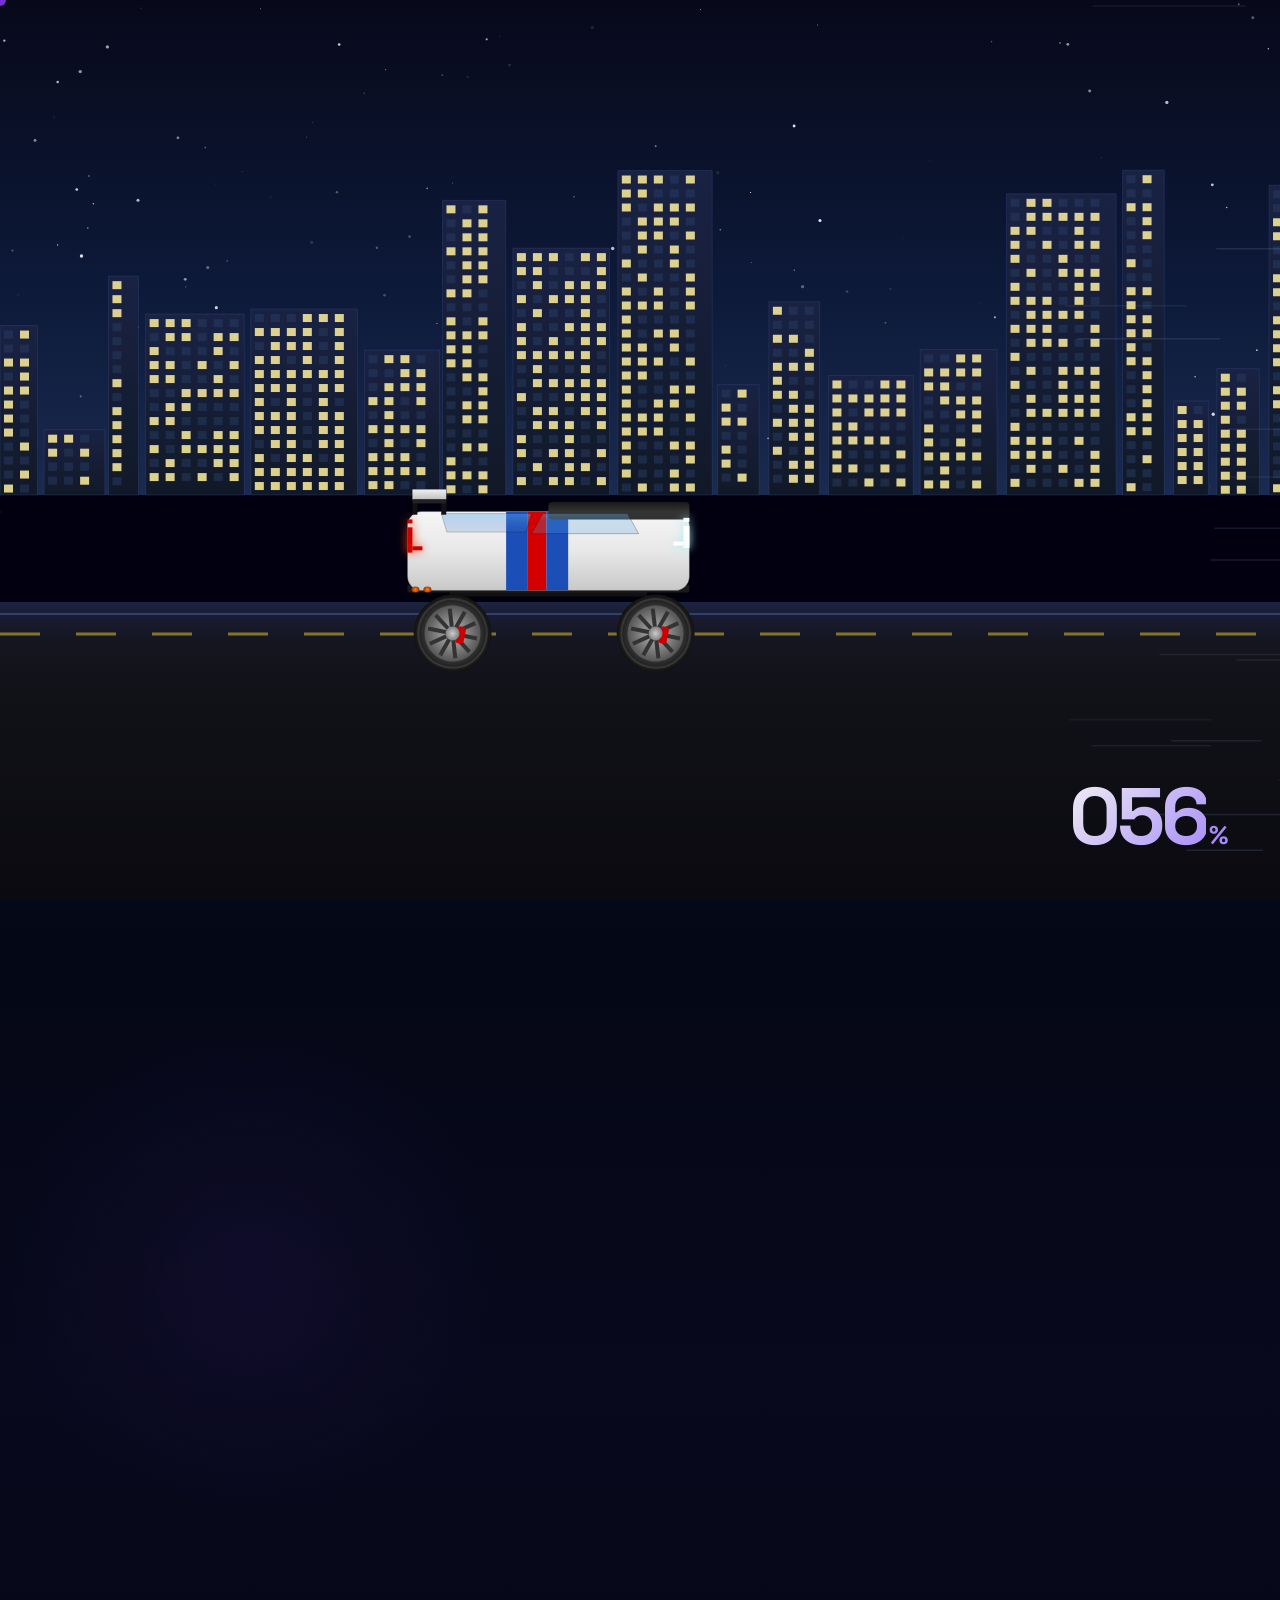
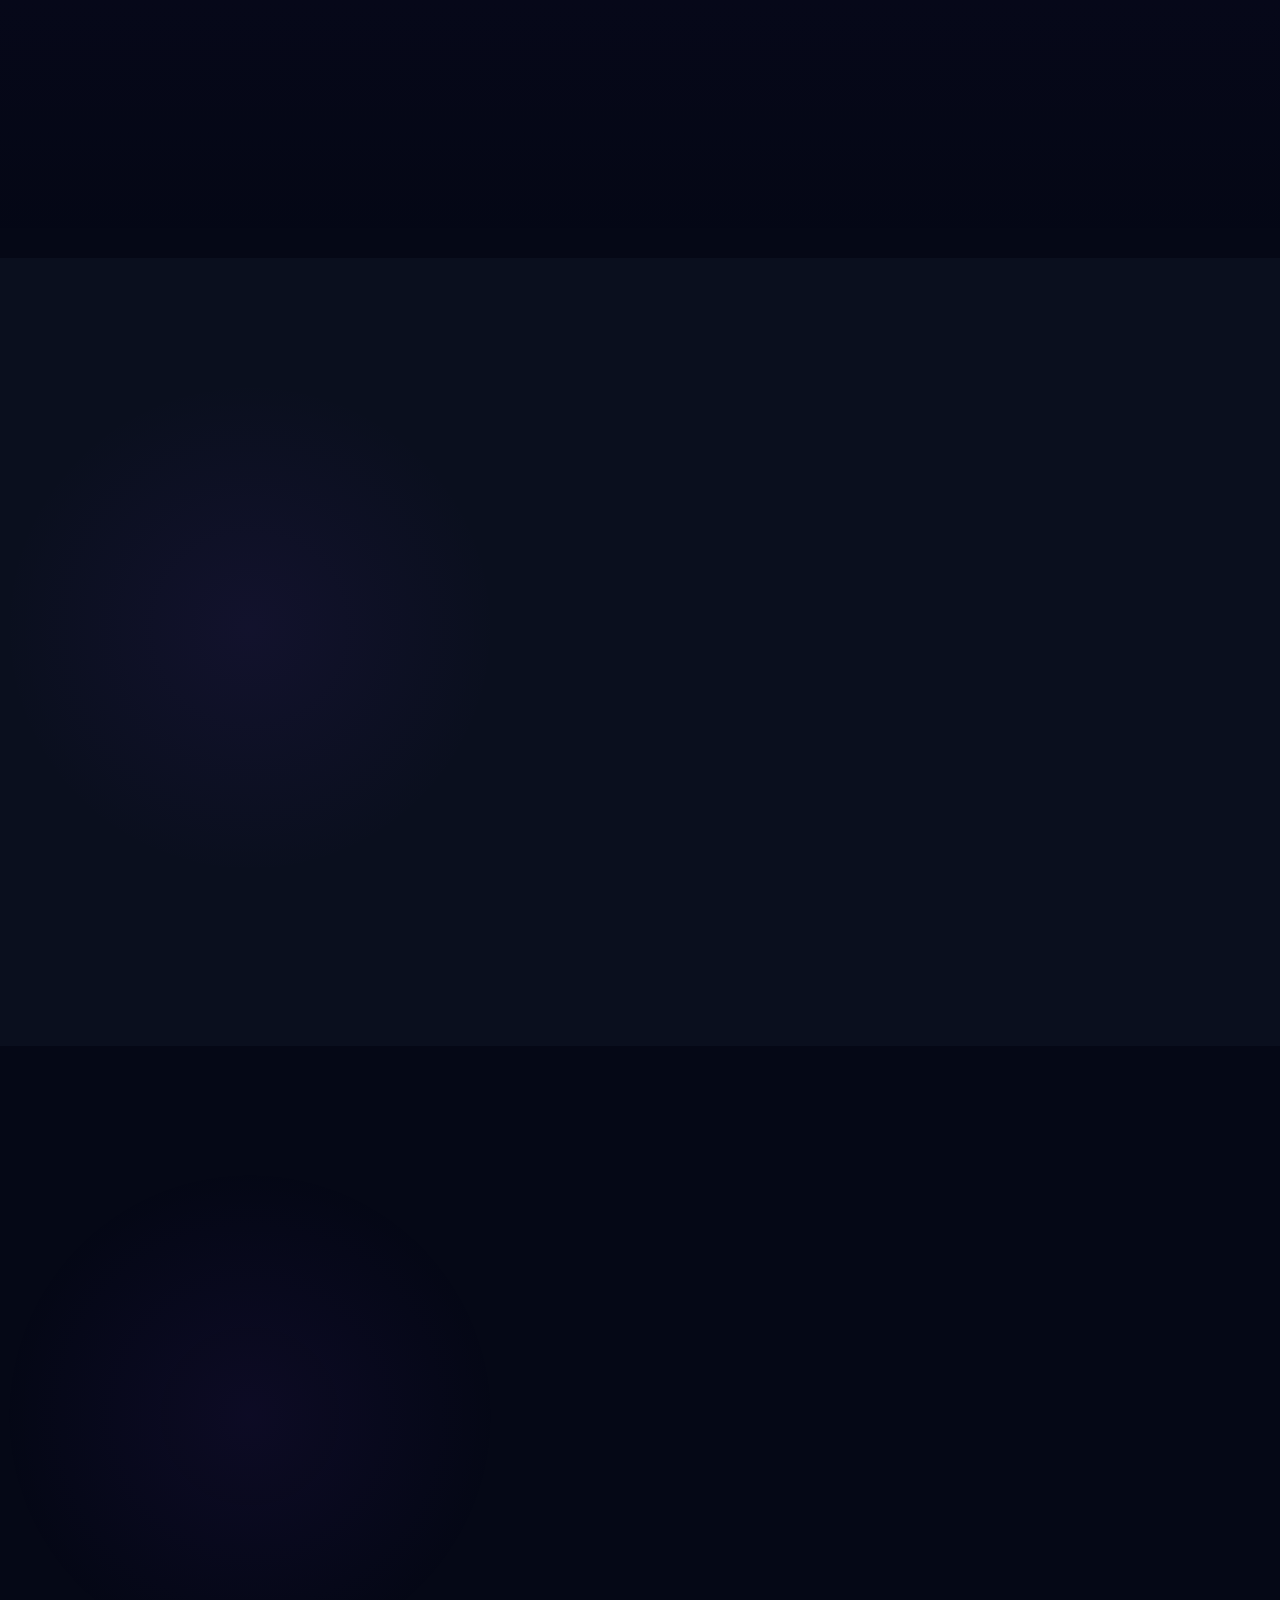
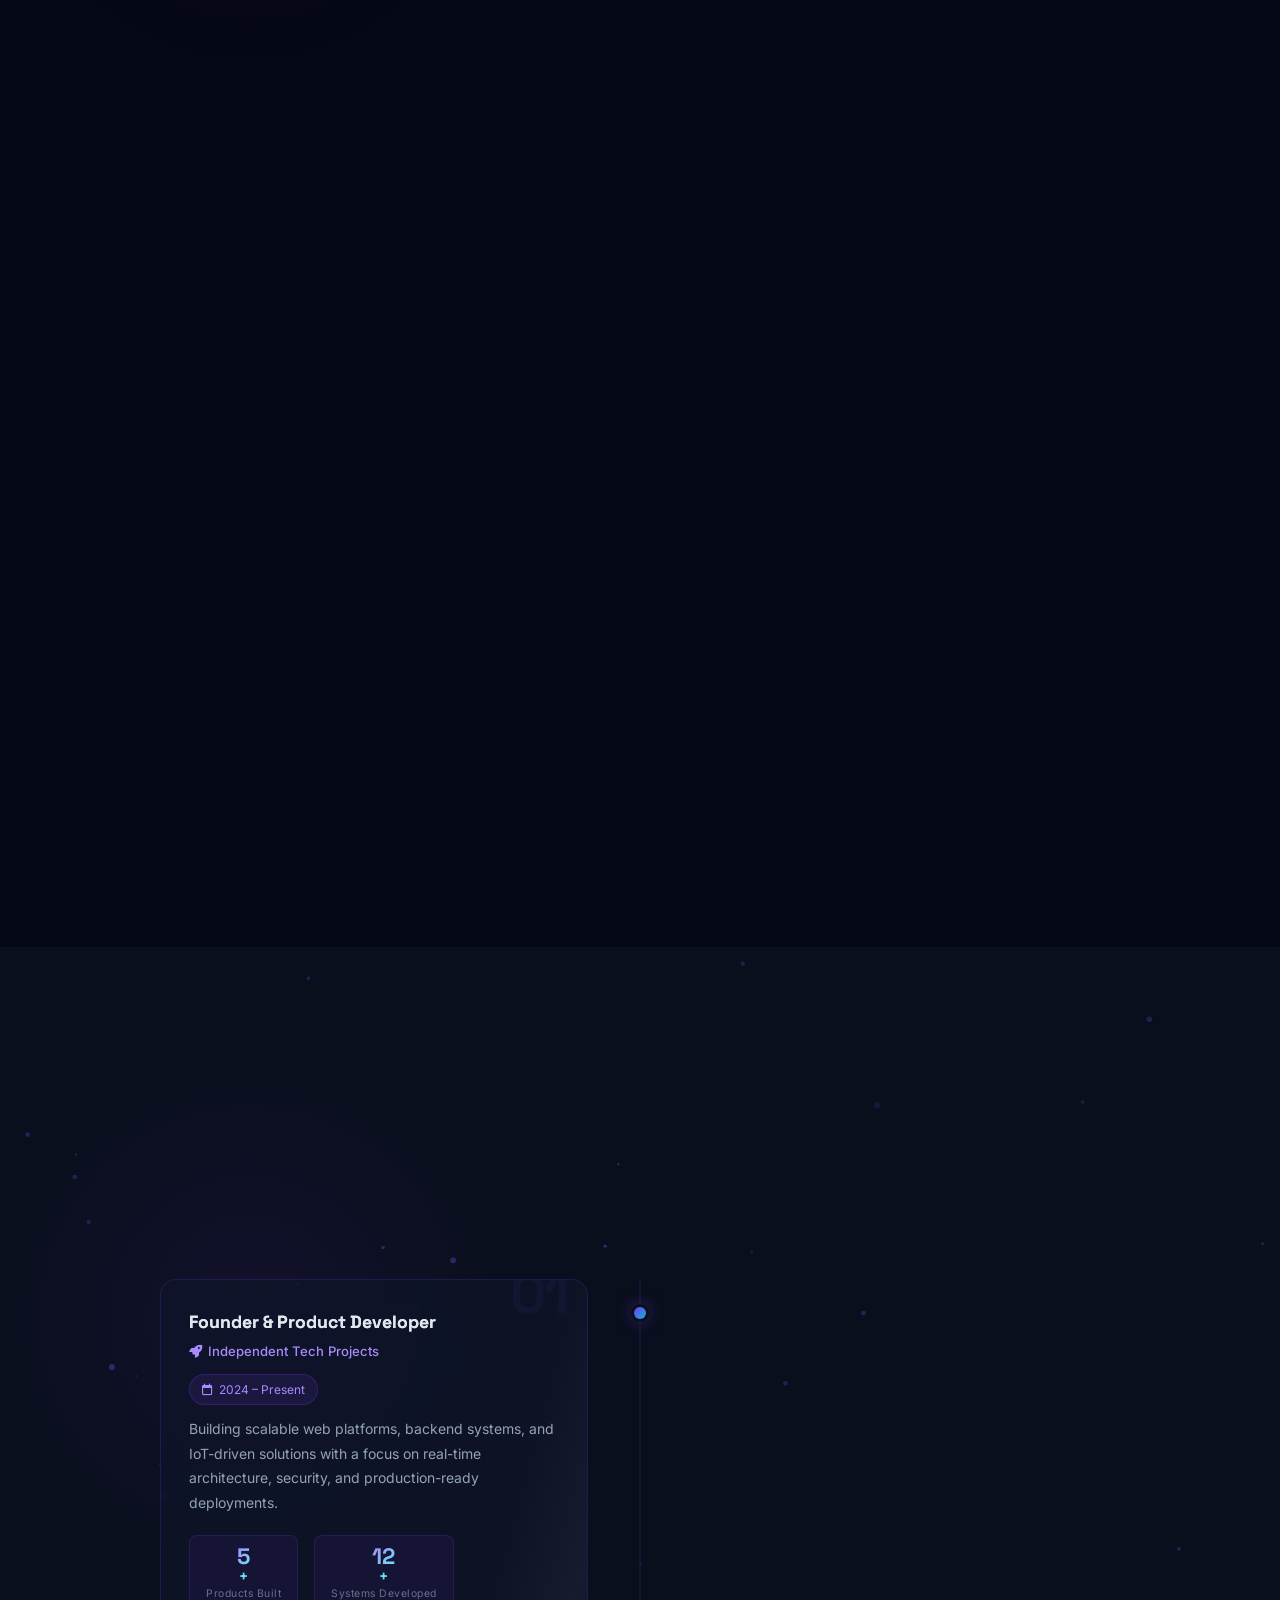
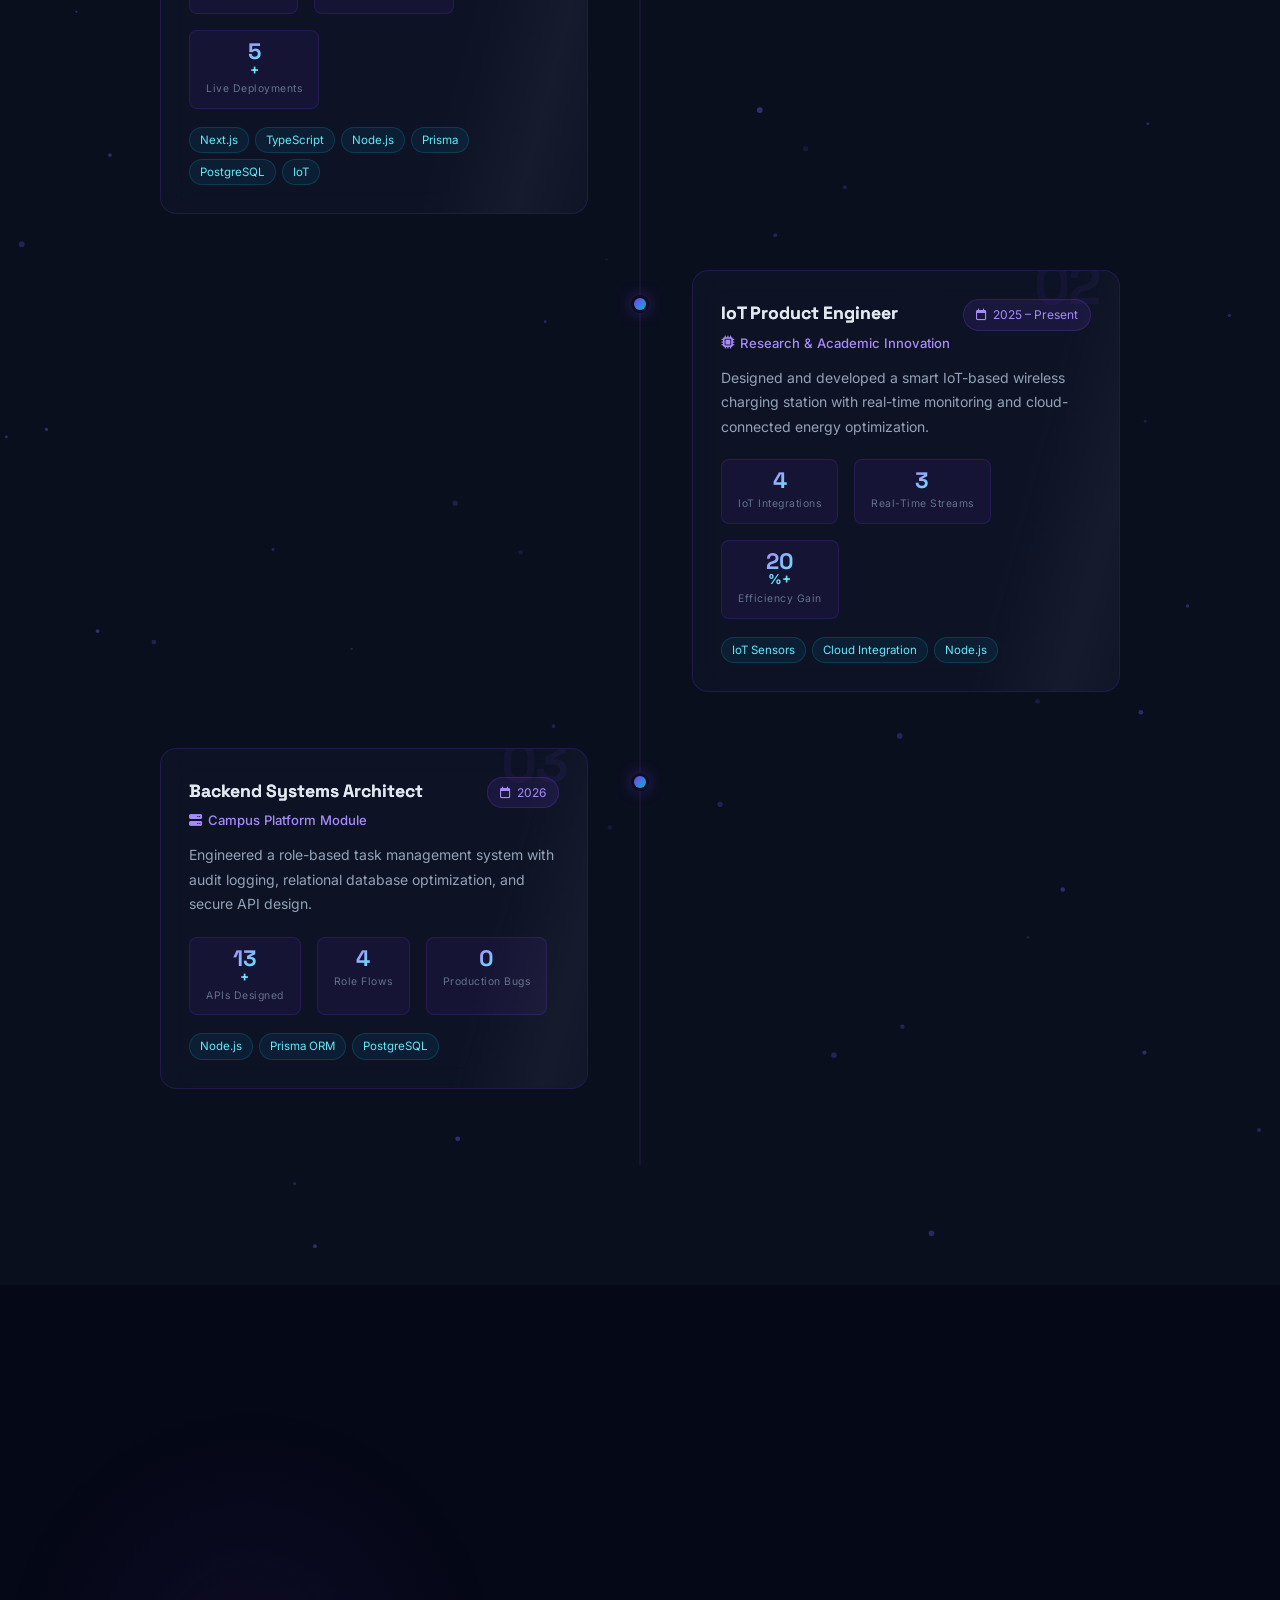
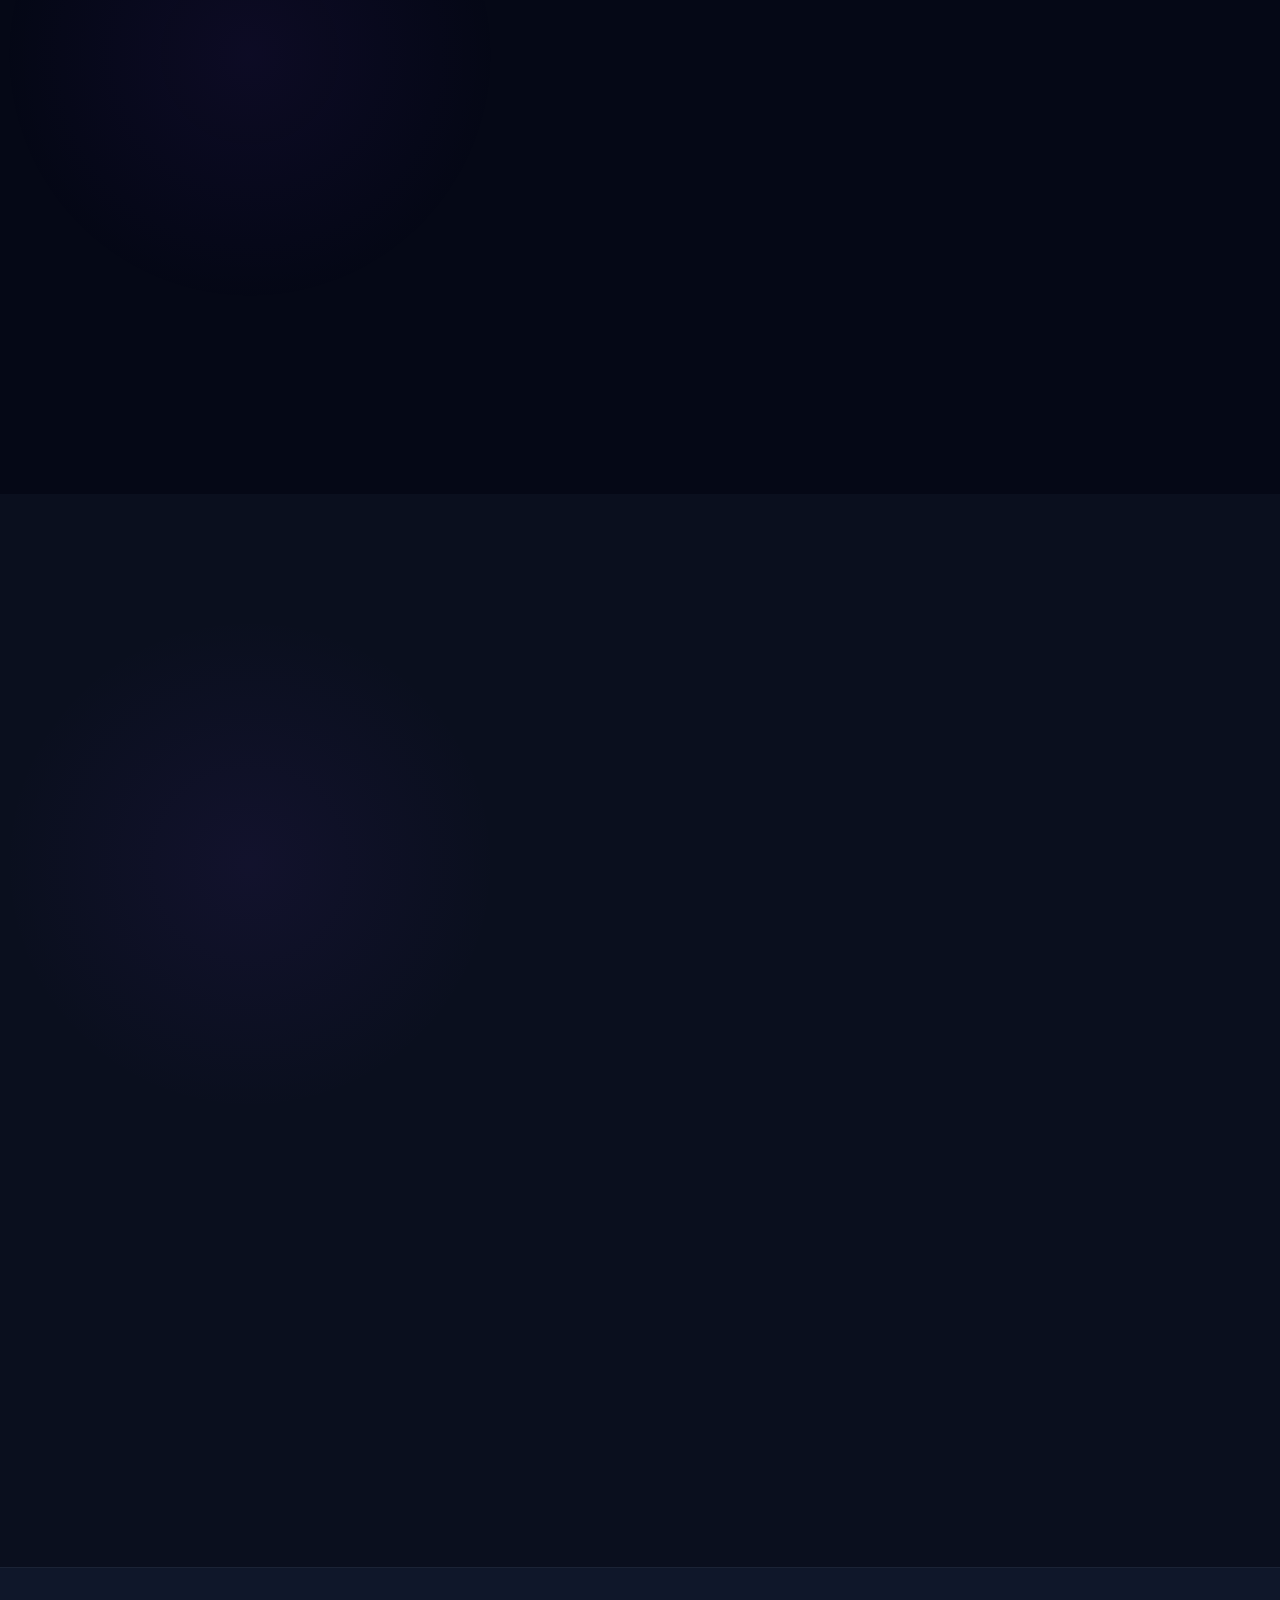
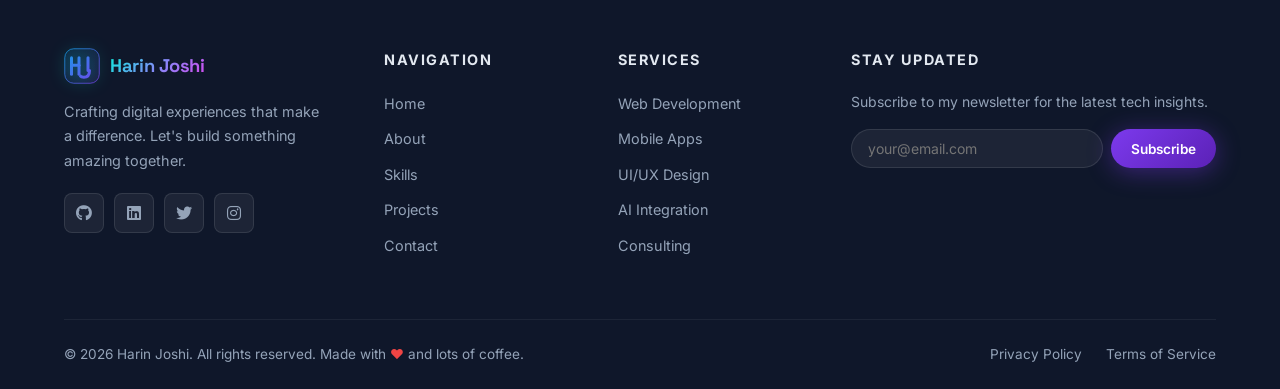
==== commit 67d4fc42: "Update portfolio: skills, nav line, hero photo, animations, social links" ====
--- a/index.html
+++ b/index.html
@@ -34,18 +34,26 @@
         <svg class="hj-logo" viewBox="0 0 48 48" fill="none" xmlns="http://www.w3.org/2000/svg" aria-label="Harin Joshi">
           <defs>
             <linearGradient id="hjGrad" x1="0" y1="0" x2="48" y2="48" gradientUnits="userSpaceOnUse">
-              <stop offset="0%"   stop-color="#06f0d8"/>
-              <stop offset="55%"  stop-color="#818cf8"/>
-              <stop offset="100%" stop-color="#d946ef"/>
+              <stop offset="0%"   stop-color="#0ea5e9"/>
+              <stop offset="100%" stop-color="#7c3aed"/>
+            </linearGradient>
+            <linearGradient id="hjGradBg" x1="0" y1="0" x2="48" y2="48" gradientUnits="userSpaceOnUse">
+              <stop offset="0%"   stop-color="#0ea5e9" stop-opacity="0.12"/>
+              <stop offset="100%" stop-color="#7c3aed" stop-opacity="0.12"/>
             </linearGradient>
           </defs>
-          <!-- H -->
-          <rect x="4"  y="8"  width="5" height="32" rx="2" fill="url(#hjGrad)"/>
-          <rect x="4"  y="22" width="16" height="5"  rx="2" fill="url(#hjGrad)"/>
-          <rect x="15" y="8"  width="5" height="32" rx="2" fill="url(#hjGrad)"/>
-          <!-- J -->
-          <rect x="29" y="8"  width="5"  height="26" rx="2" fill="url(#hjGrad)"/>
-          <path d="M24 34 Q24 40 31.5 40 Q39 40 39 33 L39 8 L34 8 L34 33 Q34 36 31.5 36 Q29 36 29 34 Z" fill="url(#hjGrad)"/>
+          <!-- Container -->
+          <rect x="1" y="1" width="46" height="46" rx="12" fill="url(#hjGradBg)" stroke="url(#hjGrad)" stroke-width="1"/>
+          <!-- H left stem -->
+          <rect x="8" y="11" width="4" height="26" rx="2" fill="url(#hjGrad)"/>
+          <!-- H right stem -->
+          <rect x="18" y="11" width="4" height="26" rx="2" fill="url(#hjGrad)"/>
+          <!-- H crossbar -->
+          <rect x="8" y="21" width="14" height="4" rx="2" fill="url(#hjGrad)"/>
+          <!-- J stem -->
+          <rect x="30" y="11" width="4" height="21" rx="2" fill="url(#hjGrad)"/>
+          <!-- J curve -->
+          <path d="M34 30 Q34 39 26.5 39 Q23 39 22 37.5" stroke="url(#hjGrad)" stroke-width="4" fill="none" stroke-linecap="round"/>
         </svg>
         <span class="nav-logo-name">Harin Joshi</span>
       </a>
@@ -62,6 +70,7 @@
     <div class="hamburger" id="hamburger">
       <span></span><span></span><span></span>
     </div>
+    <div class="nav-line" id="navLine"><div class="nav-line-fill" id="navLineFill"></div></div>
   </nav>
 
   <!-- ===== HERO SECTION ===== -->
@@ -116,18 +125,6 @@
               <img src="images/profile.jpg" alt="Harin Joshi" id="heroAvatar" />
             </div>
           </div>
-          <div class="floating-badge fb-react">
-            <i class="fa-brands fa-react"></i> React
-          </div>
-          <div class="floating-badge fb-node">
-            <i class="fa-brands fa-node-js"></i> Node.js
-          </div>
-          <div class="floating-badge fb-python">
-            <i class="fa-brands fa-python"></i> Python
-          </div>
-          <div class="floating-badge fb-star">
-            <i class="fa-solid fa-star"></i> 4.9/5
-          </div>
         </div>
       </div>
     </div>
@@ -737,16 +734,20 @@
                 <svg class="hj-logo" viewBox="0 0 48 48" fill="none" xmlns="http://www.w3.org/2000/svg">
                   <defs>
                     <linearGradient id="hjGradF" x1="0" y1="0" x2="48" y2="48" gradientUnits="userSpaceOnUse">
-                      <stop offset="0%"   stop-color="#06f0d8"/>
-                      <stop offset="55%"  stop-color="#818cf8"/>
-                      <stop offset="100%" stop-color="#d946ef"/>
+                      <stop offset="0%"   stop-color="#0ea5e9"/>
+                      <stop offset="100%" stop-color="#7c3aed"/>
+                    </linearGradient>
+                    <linearGradient id="hjGradFBg" x1="0" y1="0" x2="48" y2="48" gradientUnits="userSpaceOnUse">
+                      <stop offset="0%"   stop-color="#0ea5e9" stop-opacity="0.12"/>
+                      <stop offset="100%" stop-color="#7c3aed" stop-opacity="0.12"/>
                     </linearGradient>
                   </defs>
-                  <rect x="4"  y="8"  width="5" height="32" rx="2" fill="url(#hjGradF)"/>
-                  <rect x="4"  y="22" width="16" height="5"  rx="2" fill="url(#hjGradF)"/>
-                  <rect x="15" y="8"  width="5" height="32" rx="2" fill="url(#hjGradF)"/>
-                  <rect x="29" y="8"  width="5"  height="26" rx="2" fill="url(#hjGradF)"/>
-                  <path d="M24 34 Q24 40 31.5 40 Q39 40 39 33 L39 8 L34 8 L34 33 Q34 36 31.5 36 Q29 36 29 34 Z" fill="url(#hjGradF)"/>
+                  <rect x="1" y="1" width="46" height="46" rx="12" fill="url(#hjGradFBg)" stroke="url(#hjGradF)" stroke-width="1"/>
+                  <rect x="8" y="11" width="4" height="26" rx="2" fill="url(#hjGradF)"/>
+                  <rect x="18" y="11" width="4" height="26" rx="2" fill="url(#hjGradF)"/>
+                  <rect x="8" y="21" width="14" height="4" rx="2" fill="url(#hjGradF)"/>
+                  <rect x="30" y="11" width="4" height="21" rx="2" fill="url(#hjGradF)"/>
+                  <path d="M34 30 Q34 39 26.5 39 Q23 39 22 37.5" stroke="url(#hjGradF)" stroke-width="4" fill="none" stroke-linecap="round"/>
                 </svg>
                 <span class="nav-logo-name">Harin Joshi</span>
               </a>
--- a/style.css
+++ b/style.css
@@ -251,13 +251,40 @@
   justify-content: space-between;
   padding: 20px 48px;
   transition: var(--transition);
+  background: linear-gradient(180deg, rgba(5,8,22,0.45) 0%, rgba(5,8,22,0) 100%);
+  backdrop-filter: blur(6px);
+  -webkit-backdrop-filter: blur(6px);
 }
 .navbar.scrolled {
   padding: 14px 48px;
   background: rgba(5, 8, 22, 0.85);
   backdrop-filter: blur(20px);
+  -webkit-backdrop-filter: blur(20px);
   border-bottom: 1px solid rgba(124,58,237,0.15);
   box-shadow: 0 4px 32px rgba(0,0,0,0.3);
+}
+
+/* ---- Nav animated scroll line ---- */
+.nav-line {
+  position: absolute;
+  bottom: 0;
+  left: 0;
+  right: 0;
+  height: 1.5px;
+  background: rgba(124, 58, 237, 0.18); /* dim persistent base — always visible */
+  pointer-events: none;
+  overflow: hidden;
+}
+.nav-line-fill {
+  position: absolute;
+  top: 0; left: 0;
+  width: 100%;
+  height: 100%;
+  background: linear-gradient(90deg, #0ea5e9 0%, #7c3aed 50%, #d946ef 100%);
+  box-shadow: 0 0 10px rgba(124,58,237,0.8), 0 0 20px rgba(14,165,233,0.45);
+  transform: scaleX(0);
+  transform-origin: left center;
+  will-change: transform;
 }
 .nav-logo {
   font-family: var(--font-display);
@@ -412,7 +439,12 @@
 }
 @keyframes lineGrow { from { width: 0; } to { width: 100%; } }
 
-.typed-wrapper { }
+.typed-wrapper {
+  display: inline-block;
+  min-height: 1.15em;
+  white-space: nowrap;
+  vertical-align: bottom;
+}
 .typed-accent {
   background: linear-gradient(135deg, var(--primary-light), var(--accent-light));
   -webkit-background-clip: text;
@@ -464,8 +496,8 @@
 /* ---- Hero Visual / 3D Card ---- */
 .hero-visual { flex-shrink: 0; }
 .hero-card-3d {
-  width: 380px;
-  height: 420px;
+  width: 420px;
+  height: 450px;
   perspective: 1000px;
   cursor: none;
 }
@@ -496,13 +528,13 @@
 .hero-card-3d:hover .card-inner::before { opacity: 1; }
 
 .avatar-ring {
-  width: 220px;
-  height: 220px;
+  width: 285px;
+  height: 285px;
   border-radius: 50%;
   background: linear-gradient(135deg, var(--primary), var(--accent));
-  padding: 4px;
+  padding: 5px;
   animation: float 4s ease-in-out infinite;
-  box-shadow: 0 0 60px rgba(124,58,237,0.4);
+  box-shadow: 0 0 80px rgba(124,58,237,0.65), 0 0 40px rgba(6,182,212,0.35), 0 0 120px rgba(124,58,237,0.2);
 }
 @keyframes float {
   0%, 100% { transform: translateY(0px); }
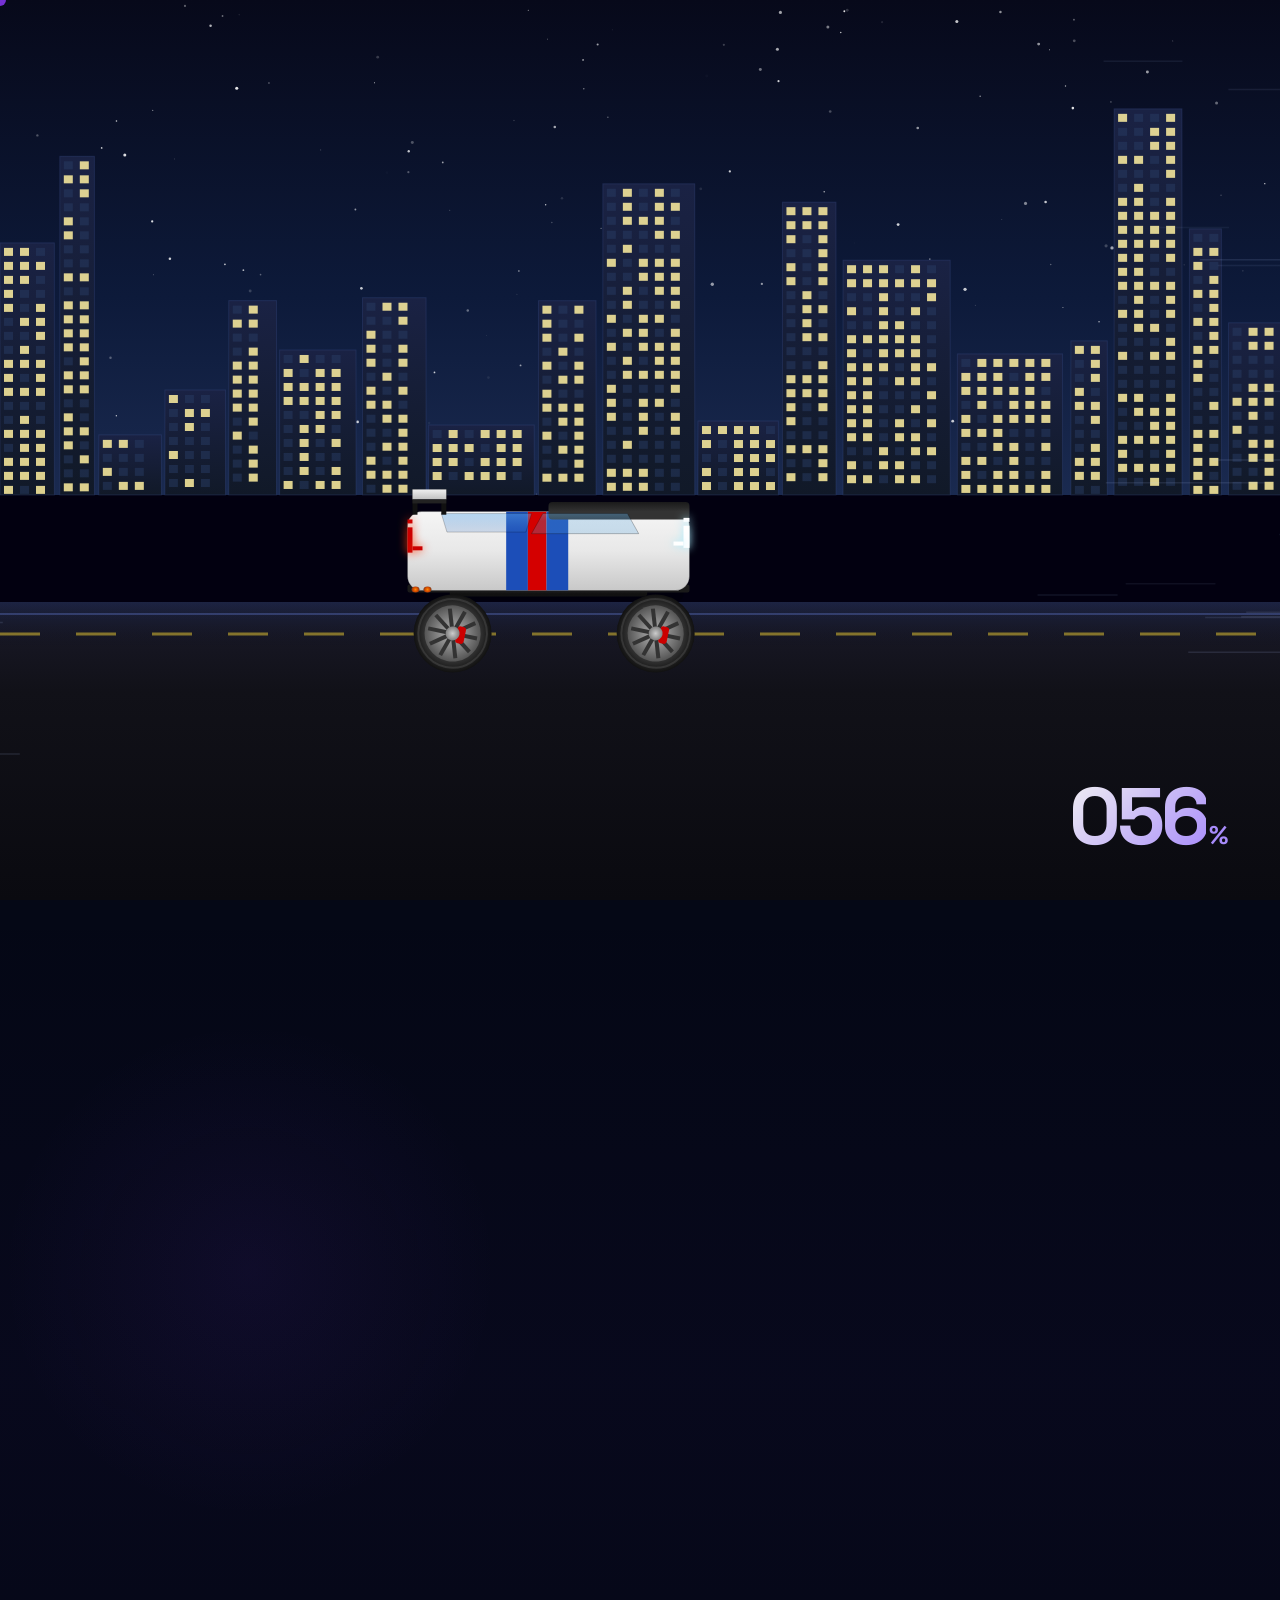
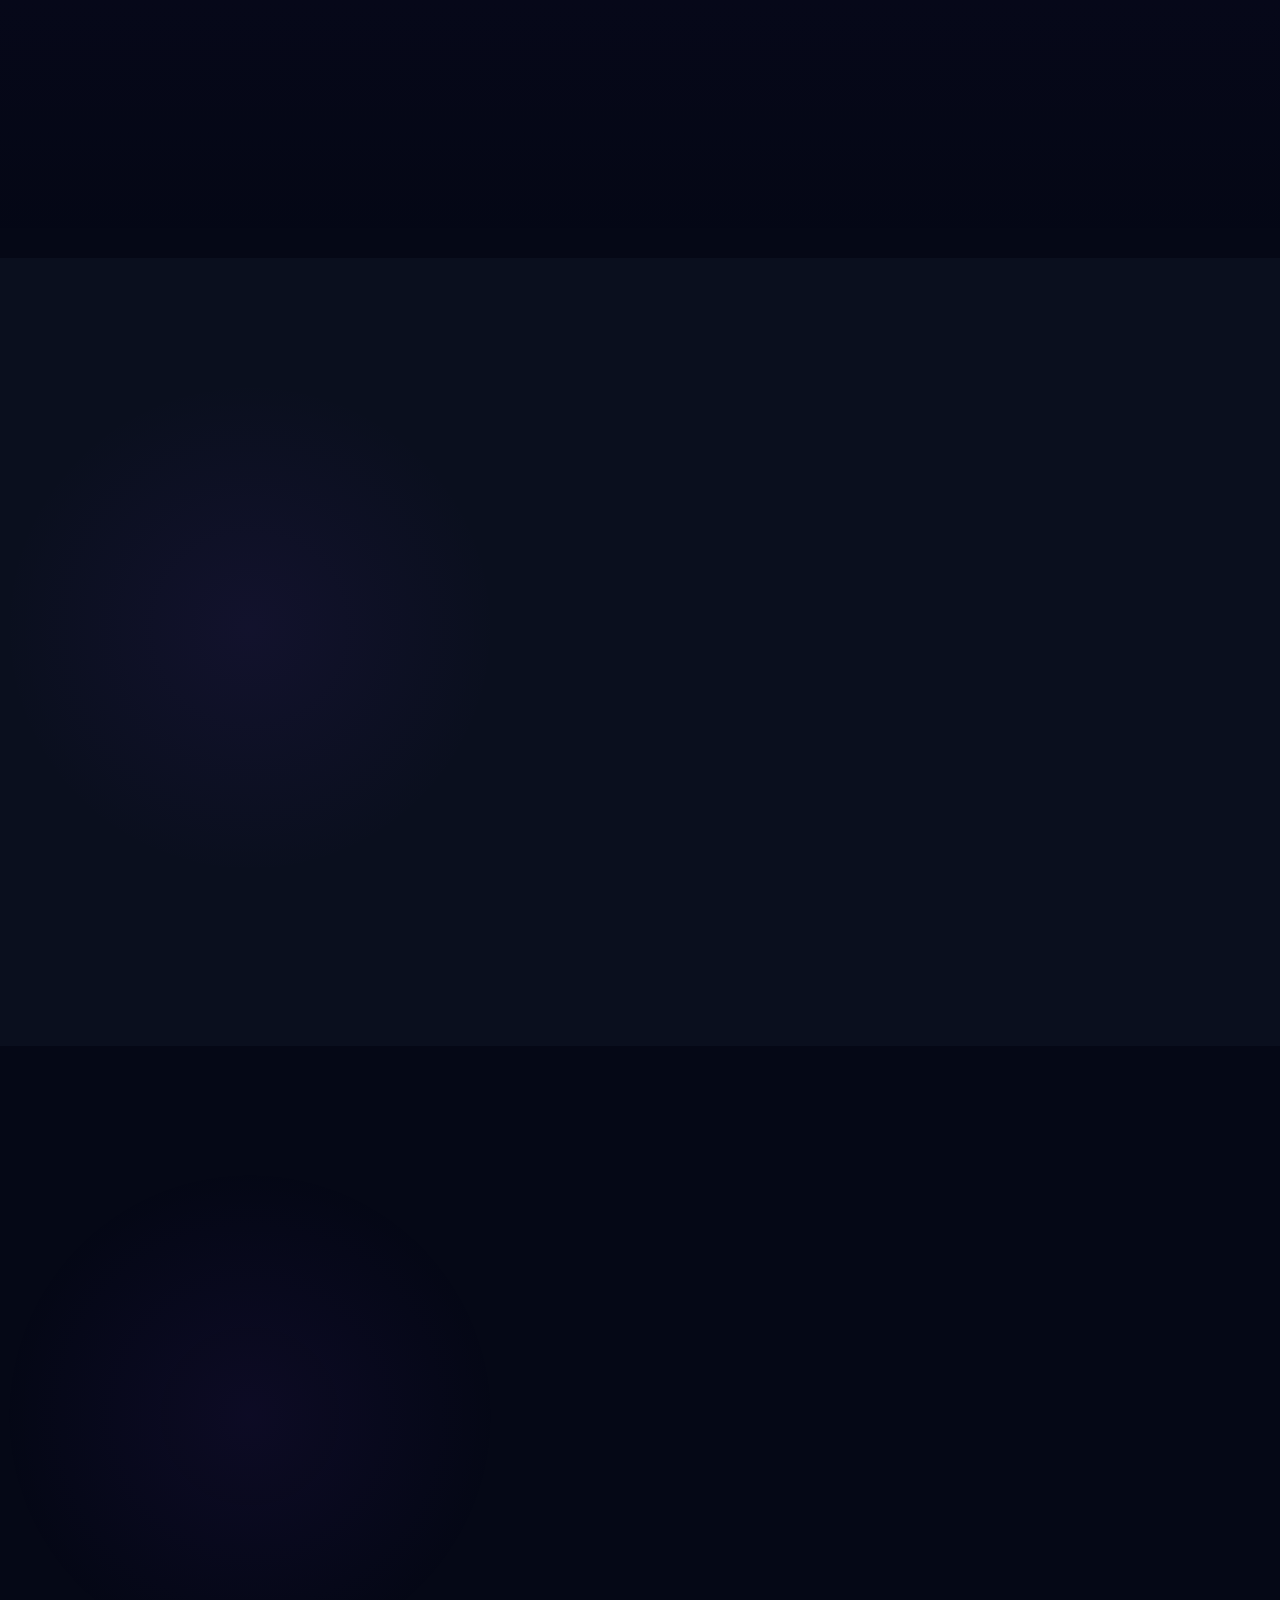
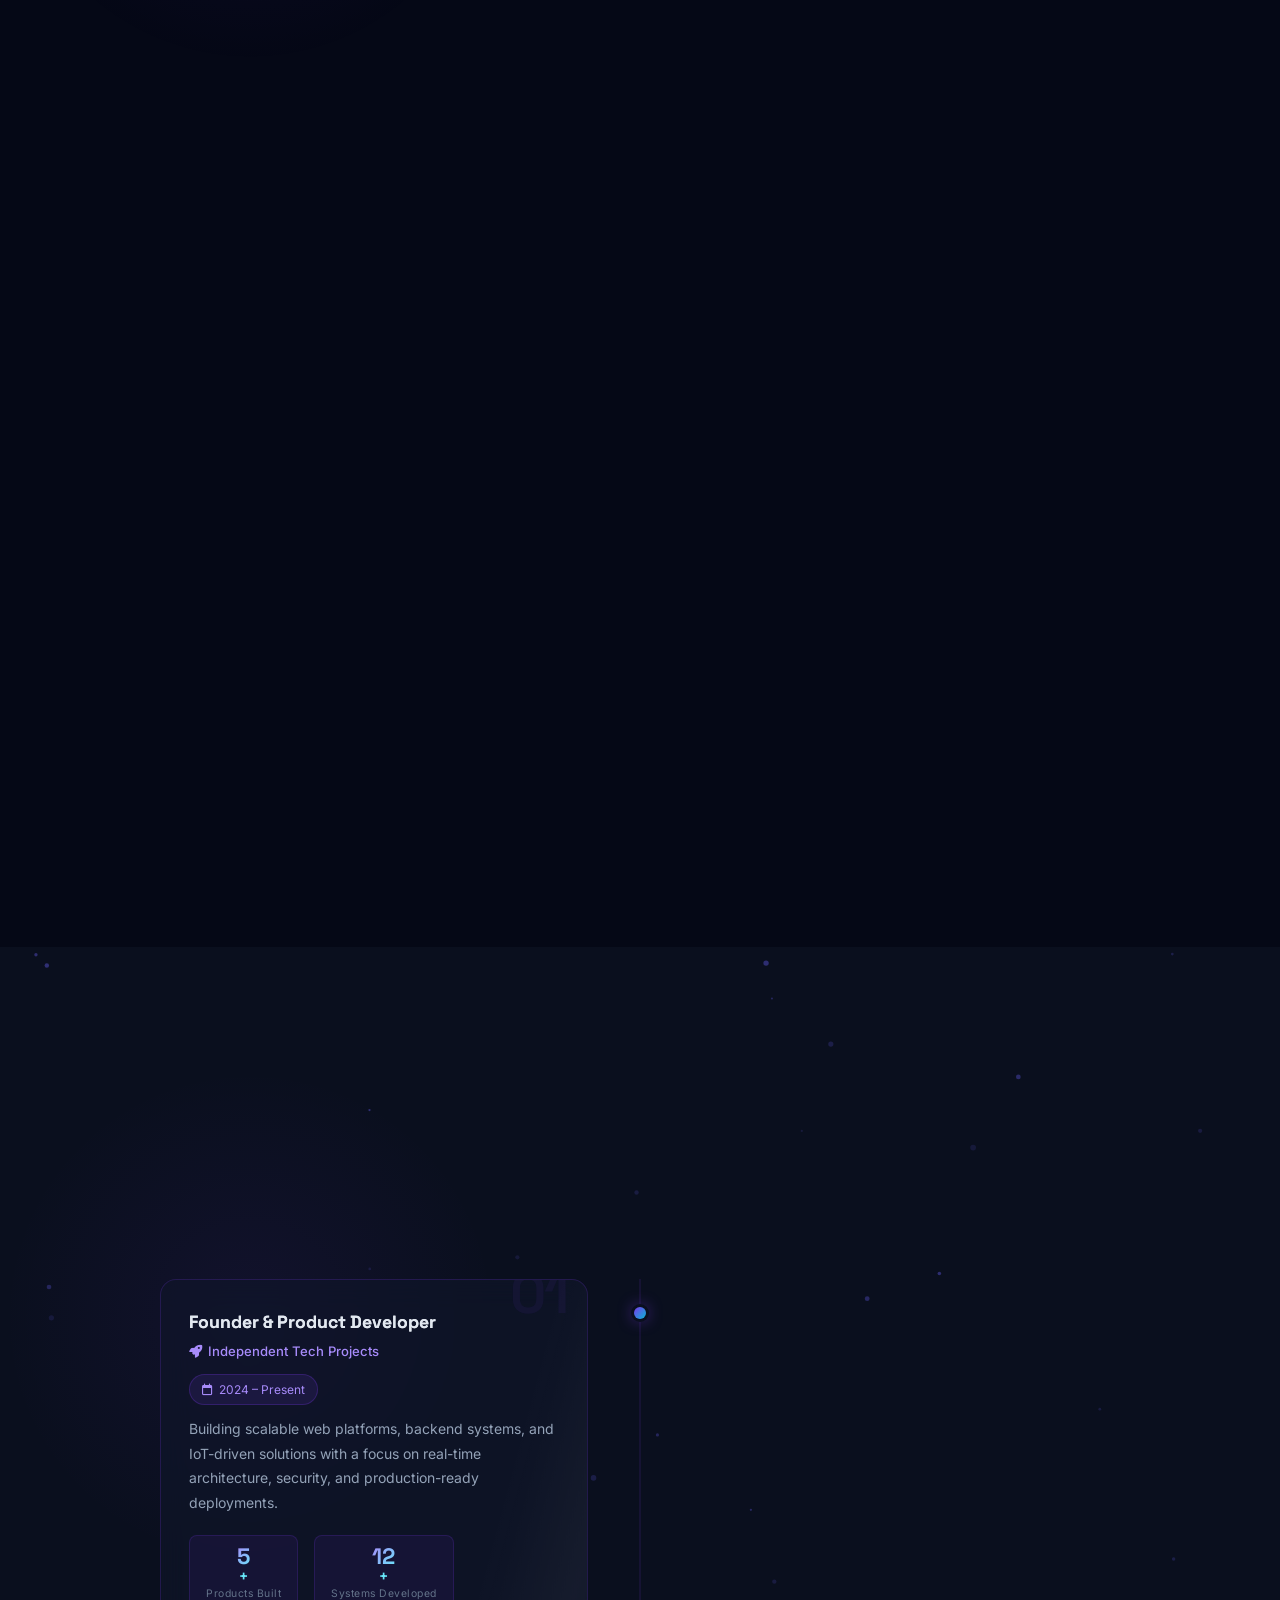
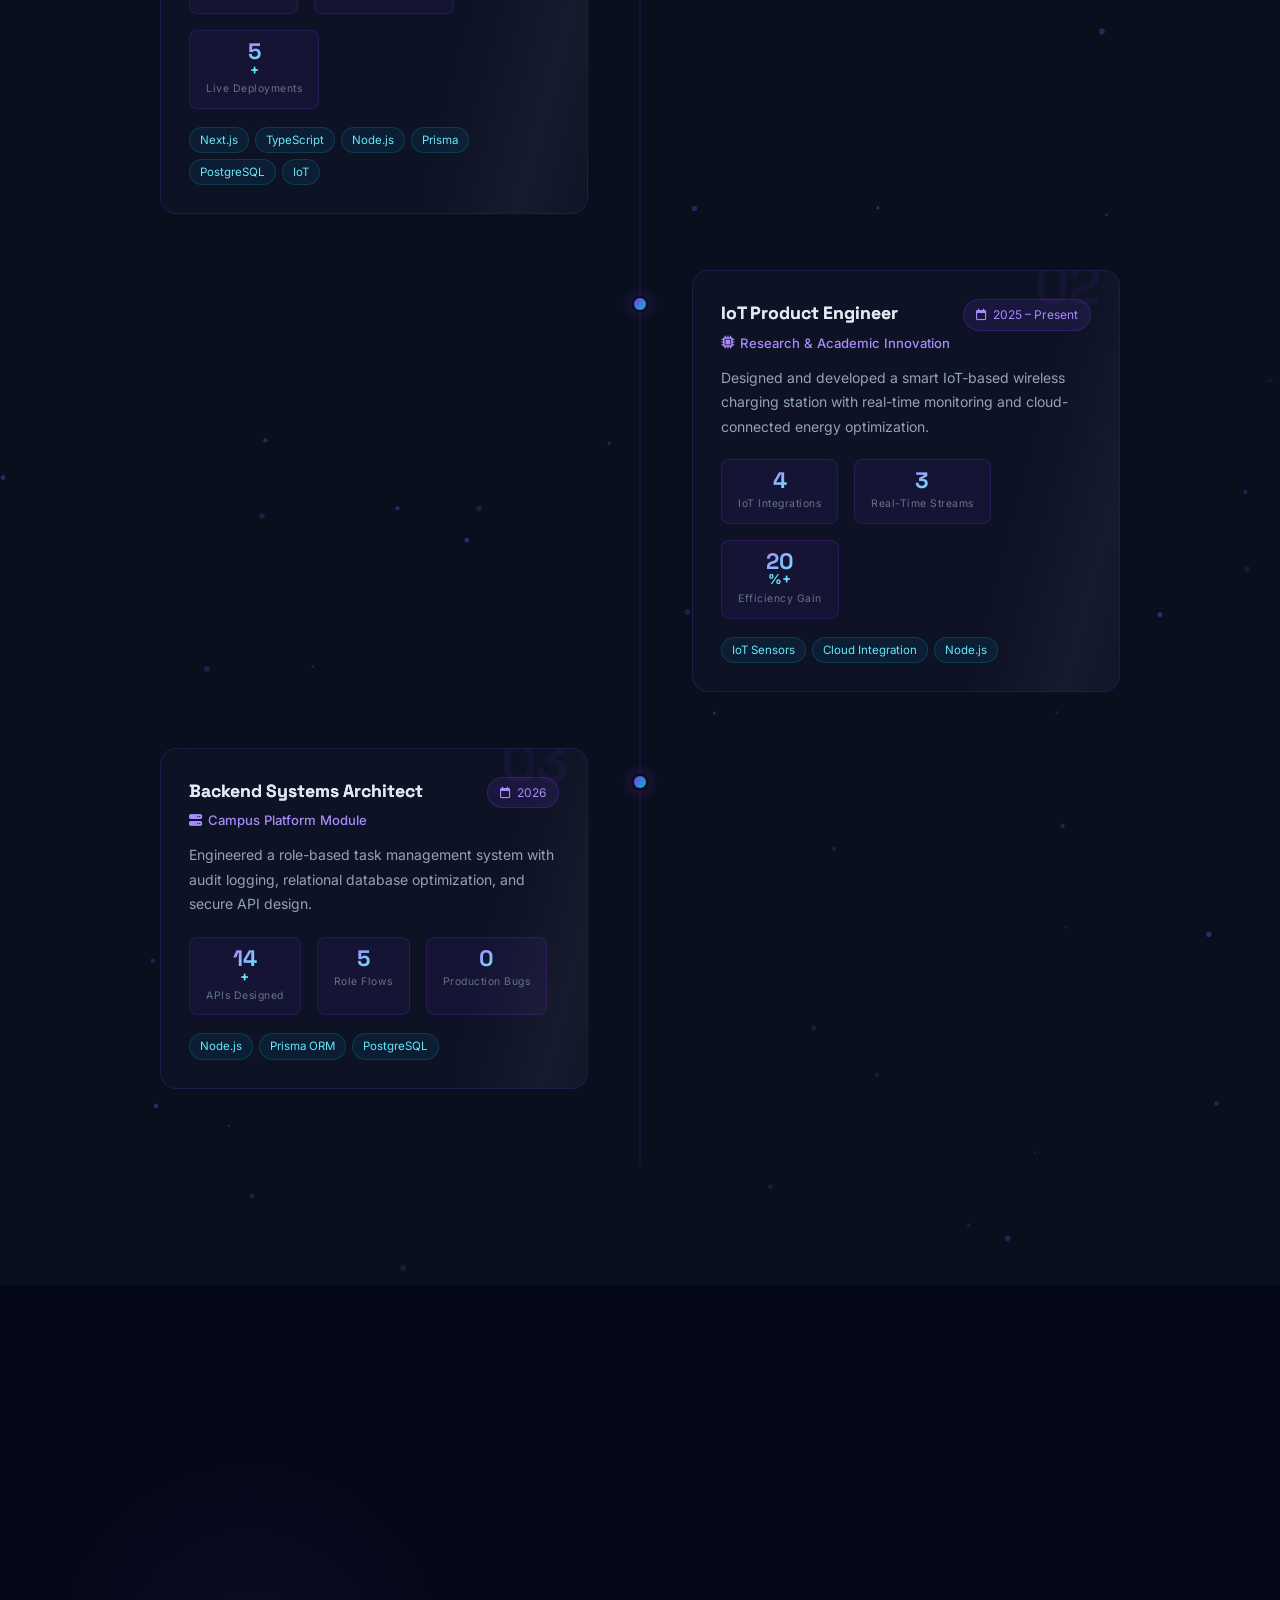
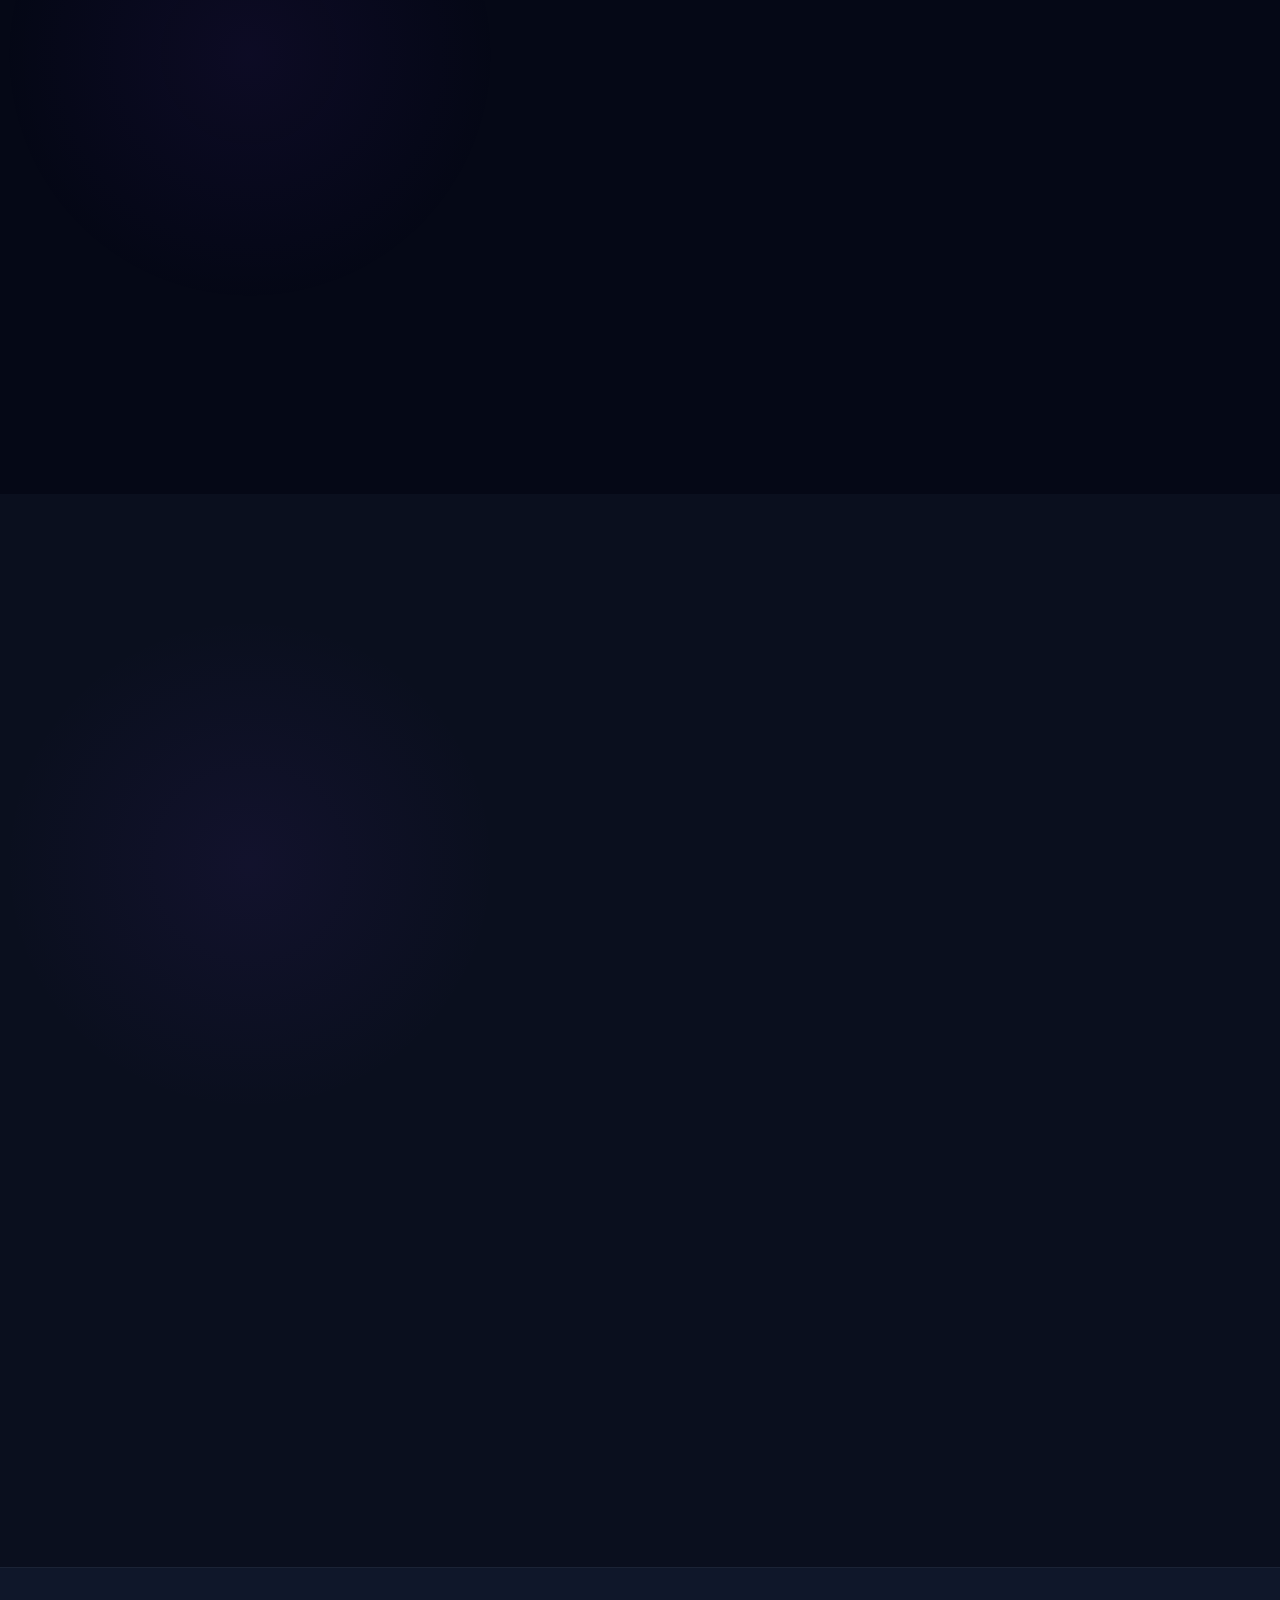
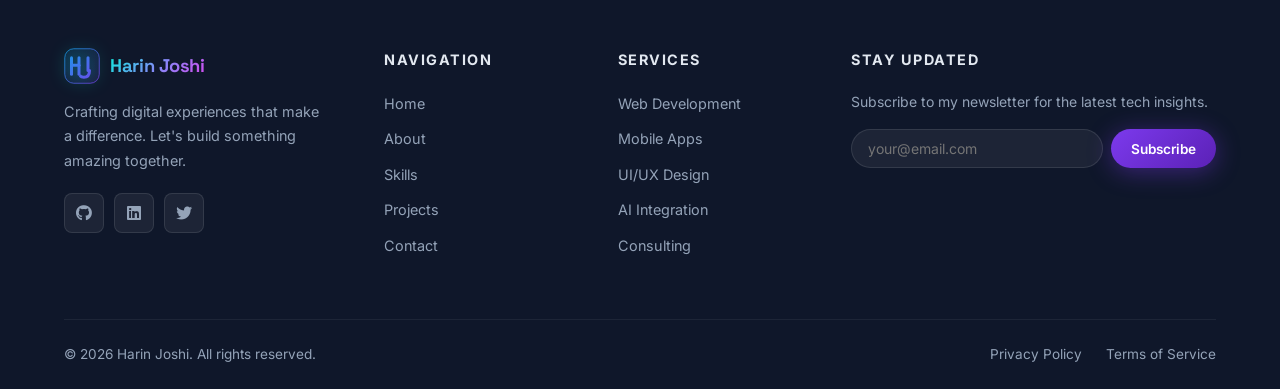
==== commit 914fb2bf: "update" ====
--- a/index.html
+++ b/index.html
@@ -186,7 +186,7 @@
             </div>
           </div>
           <div class="about-actions">
-            <a href="#" class="btn btn-primary">
+            <a href="assets/Harin_Joshi_Resume.pdf" class="btn btn-primary" download="Harin_Joshi_Resume.pdf">
               <i class="fa-solid fa-download"></i>
               Download CV
             </a>
@@ -194,7 +194,6 @@
               <a href="https://github.com/joshiharin07" class="social-btn" target="_blank" rel="noopener noreferrer"><i class="fa-brands fa-github"></i></a>
               <a href="https://www.linkedin.com/in/harin-joshi-2081b1323" class="social-btn" target="_blank" rel="noopener noreferrer"><i class="fa-brands fa-linkedin"></i></a>
               <a href="https://x.com/HARINJOSHI99123" class="social-btn" target="_blank" rel="noopener noreferrer"><i class="fa-brands fa-twitter"></i></a>
-              <a href="#" class="social-btn"><i class="fa-brands fa-dribbble"></i></a>
             </div>
           </div>
         </div>
@@ -357,14 +356,11 @@
         <div class="project-card reveal-up featured" data-category="ai" data-delay="0">
           <div class="project-featured-badge">Featured</div>
           <div class="project-img">
-            <div class="project-img-placeholder" style="--bg: linear-gradient(135deg,#0f2027,#2c5364)">
-              <i class="fa-solid fa-bolt"></i>
-            </div>
-            <div class="project-overlay">
-              <a href="#" class="proj-link"><i class="fa-solid fa-arrow-up-right-from-square"></i></a>
-              <a href="#" class="proj-link"><i class="fa-brands fa-github"></i></a>
-            </div>
-          </div>
+            <img
+              src="https://images.unsplash.com/photo-1551288049-bebda4e38f71?w=600&auto=format&q=80"
+              alt="IoT energy monitoring dashboard"
+              class="project-img-real"
+            />          </div>
           <div class="project-info">
             <span class="project-category">IoT</span>
             <h3 class="project-title">IoT Wireless Charging Station</h3>
@@ -377,14 +373,11 @@
 
         <div class="project-card reveal-up" data-category="web" data-delay="100">
           <div class="project-img">
-            <div class="project-img-placeholder" style="--bg: linear-gradient(135deg,#1a0533,#c0392b)">
-              <i class="fa-solid fa-shield-halved"></i>
-            </div>
-            <div class="project-overlay">
-              <a href="#" class="proj-link"><i class="fa-solid fa-arrow-up-right-from-square"></i></a>
-              <a href="#" class="proj-link"><i class="fa-brands fa-github"></i></a>
-            </div>
-          </div>
+            <img
+              src="https://images.unsplash.com/photo-1563986768494-4dee2763ff3f?w=600&auto=format&q=80"
+              alt="Cyber incident tracking interface"
+              class="project-img-real"
+            />          </div>
           <div class="project-info">
             <span class="project-category">Web App</span>
             <h3 class="project-title">Cyber Incident Real-Time Tracker</h3>
@@ -397,14 +390,11 @@
 
         <div class="project-card reveal-up" data-category="web" data-delay="200">
           <div class="project-img">
-            <div class="project-img-placeholder" style="--bg: linear-gradient(135deg,#1a237e,#0288d1)">
-              <i class="fa-solid fa-list-check"></i>
-            </div>
-            <div class="project-overlay">
-              <a href="#" class="proj-link"><i class="fa-solid fa-arrow-up-right-from-square"></i></a>
-              <a href="#" class="proj-link"><i class="fa-brands fa-github"></i></a>
-            </div>
-          </div>
+            <img
+              src="https://images.unsplash.com/photo-1611224923853-80b023f02d71?w=600&auto=format&q=80"
+              alt="Task management system interface"
+              class="project-img-real"
+            />          </div>
           <div class="project-info">
             <span class="project-category">Web App</span>
             <h3 class="project-title">Campus Task Management Module</h3>
@@ -417,14 +407,11 @@
 
         <div class="project-card reveal-up" data-category="web" data-delay="300">
           <div class="project-img">
-            <div class="project-img-placeholder" style="--bg: linear-gradient(135deg,#667eea,#764ba2)">
-              <i class="fa-solid fa-briefcase"></i>
-            </div>
-            <div class="project-overlay">
-              <a href="#" class="proj-link"><i class="fa-solid fa-arrow-up-right-from-square"></i></a>
-              <a href="#" class="proj-link"><i class="fa-brands fa-github"></i></a>
-            </div>
-          </div>
+            <img
+              src="https://images.unsplash.com/photo-1593720213428-28a5b9e94613?w=600&auto=format&q=80"
+              alt="Developer portfolio web application"
+              class="project-img-real"
+            />          </div>
           <div class="project-info">
             <span class="project-category">Web App</span>
             <h3 class="project-title">Personal Developer Portfolio</h3>
@@ -437,14 +424,11 @@
 
         <div class="project-card reveal-up" data-category="ai" data-delay="400">
           <div class="project-img">
-            <div class="project-img-placeholder" style="--bg: linear-gradient(135deg,#f093fb,#f5576c)">
-              <i class="fa-solid fa-robot"></i>
-            </div>
-            <div class="project-overlay">
-              <a href="#" class="proj-link"><i class="fa-solid fa-arrow-up-right-from-square"></i></a>
-              <a href="#" class="proj-link"><i class="fa-brands fa-github"></i></a>
-            </div>
-          </div>
+            <img
+              src="https://images.unsplash.com/photo-1677442136019-21780ecad995?w=600&auto=format&q=80"
+              alt="AI utility tools interface"
+              class="project-img-real"
+            />          </div>
           <div class="project-info">
             <span class="project-category">AI</span>
             <h3 class="project-title">AI Utility Tools</h3>
@@ -700,10 +684,10 @@
               <label for="budget">Budget Range</label>
               <select id="budget">
                 <option value="">Select budget range</option>
-                <option value="small">$1,000 - $5,000</option>
-                <option value="medium">$5,000 - $15,000</option>
-                <option value="large">$15,000 - $50,000</option>
-                <option value="enterprise">$50,000+</option>
+                <option value="small">₹1,000 - ₹5,000</option>
+                <option value="medium">₹5,000 - ₹15,000</option>
+                <option value="large">₹15,000 - ₹50,000</option>
+                <option value="enterprise">₹50,000+</option>
               </select>
             </div>
             <div class="form-group">
@@ -757,7 +741,6 @@
             <a href="https://github.com/joshiharin07" class="social-btn" target="_blank" rel="noopener noreferrer"><i class="fa-brands fa-github"></i></a>
             <a href="https://www.linkedin.com/in/harin-joshi-2081b1323" class="social-btn" target="_blank" rel="noopener noreferrer"><i class="fa-brands fa-linkedin"></i></a>
             <a href="https://x.com/HARINJOSHI99123" class="social-btn" target="_blank" rel="noopener noreferrer"><i class="fa-brands fa-twitter"></i></a>
-            <a href="#" class="social-btn"><i class="fa-brands fa-instagram"></i></a>
           </div>
         </div>
         <div class="footer-links">
@@ -790,10 +773,10 @@
         </div>
       </div>
       <div class="footer-bottom">
-        <p>&copy; 2026 Harin Joshi. All rights reserved. Made with <span class="heart">♥</span> and lots of coffee.</p>
+        <p>&copy; 2026 Harin Joshi. All rights reserved.</p>
         <div class="footer-bottom-links">
-          <a href="#">Privacy Policy</a>
-          <a href="#">Terms of Service</a>
+          <a href="privacy-policy.html">Privacy Policy</a>
+          <a href="terms-of-service.html">Terms of Service</a>
         </div>
       </div>
     </div>
--- a/style.css
+++ b/style.css
@@ -960,6 +960,15 @@
   transition: transform 0.5s;
 }
 .project-card:hover .project-img-placeholder { transform: scale(1.05); }
+
+.project-img-real {
+  width: 100%;
+  height: 220px;
+  object-fit: cover;
+  display: block;
+  transition: transform 0.5s;
+}
+.project-card:hover .project-img-real { transform: scale(1.05); }
 
 .project-overlay {
   position: absolute;
@@ -1684,7 +1693,7 @@
   0% { background-position: -200% center; }
   100% { background-position: 200% center; }
 }
-.project-card.featured .project-img-placeholder::after {
+.project-card.featured .project-img::after {
   content: '';
   position: absolute;
   inset: 0;
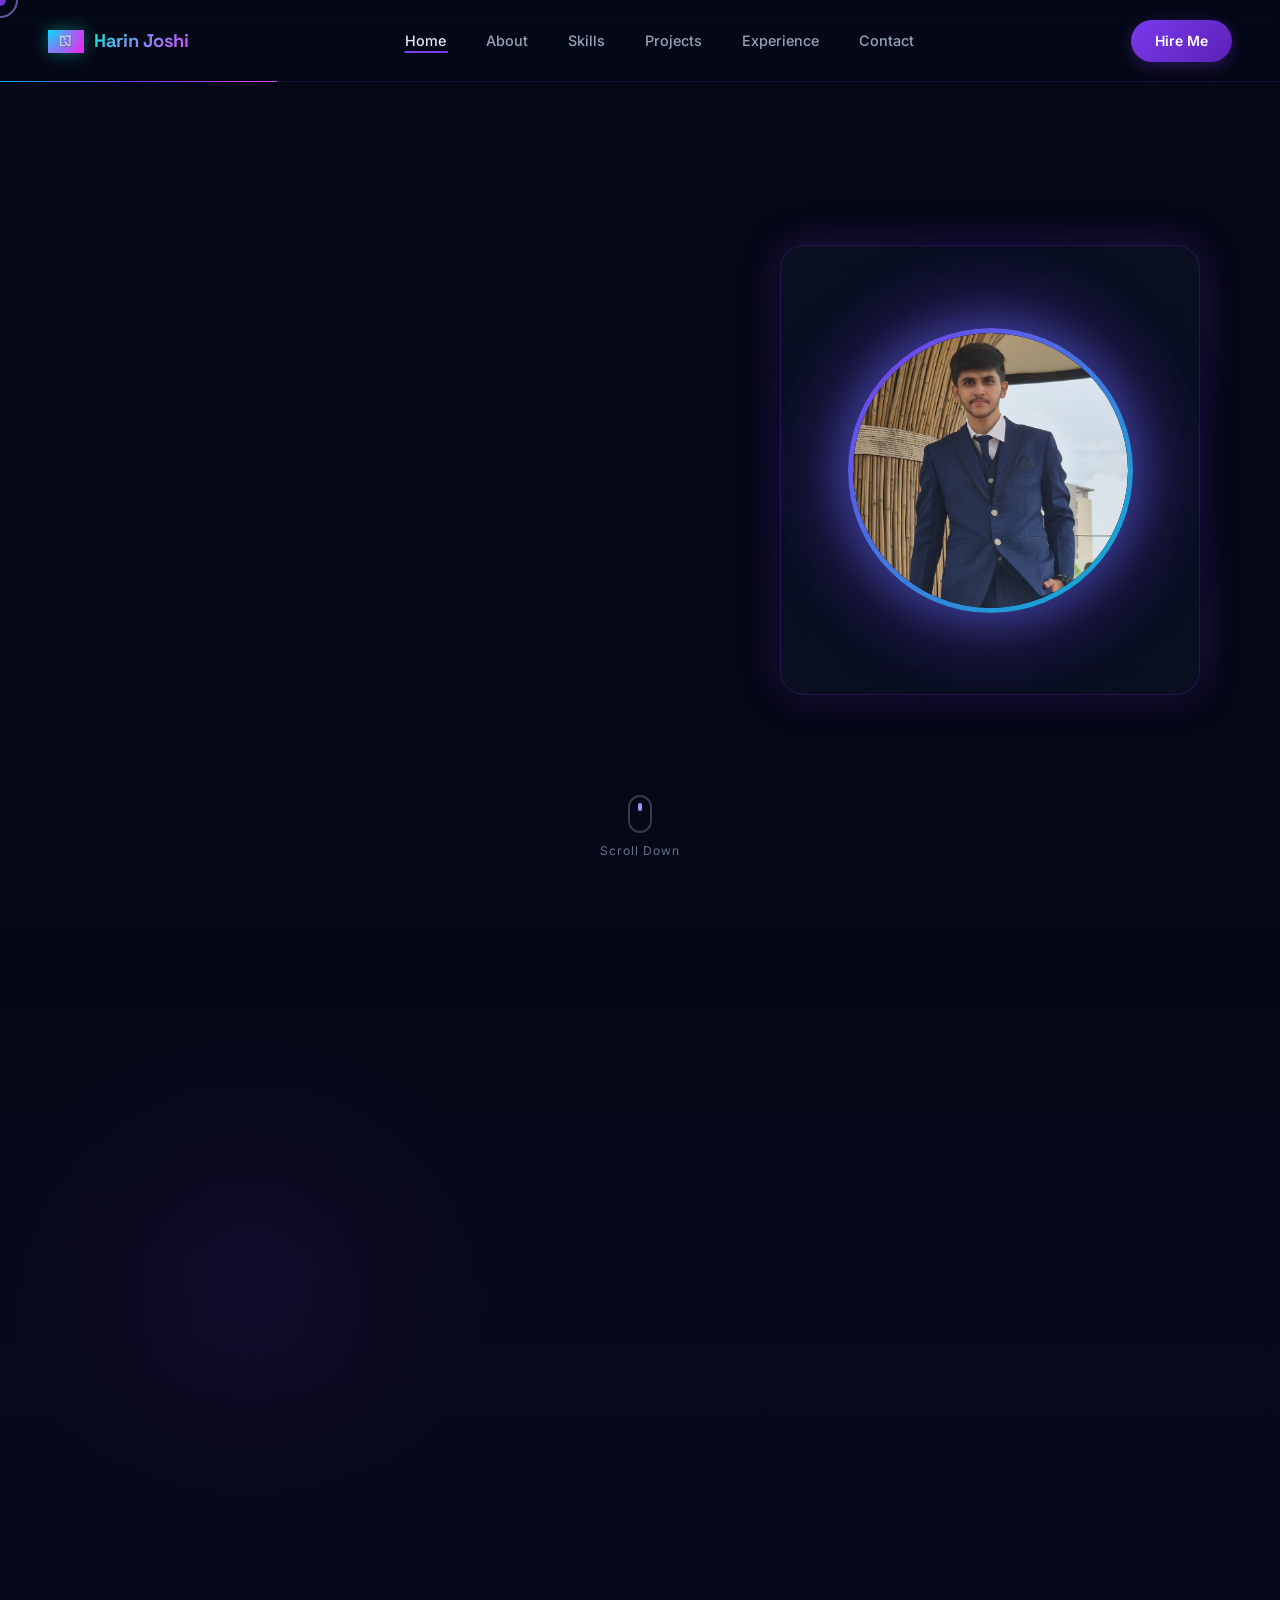
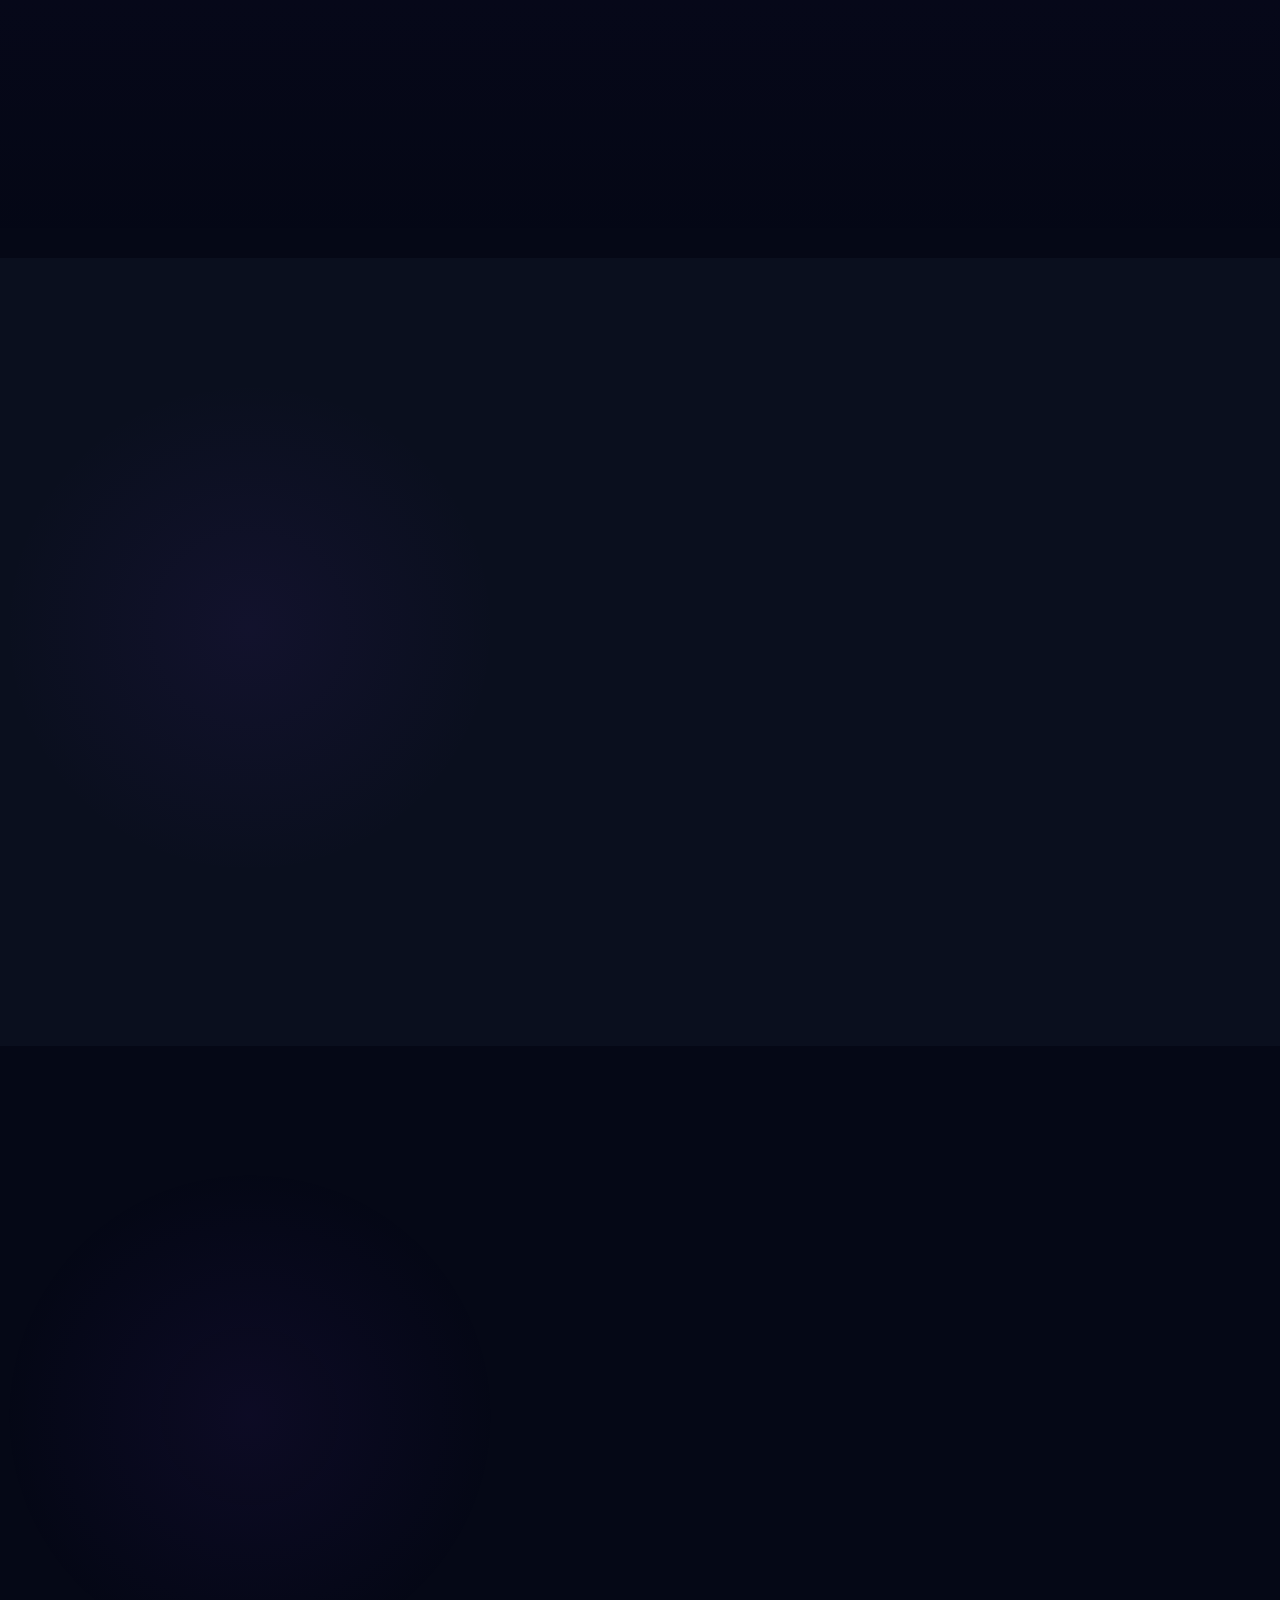
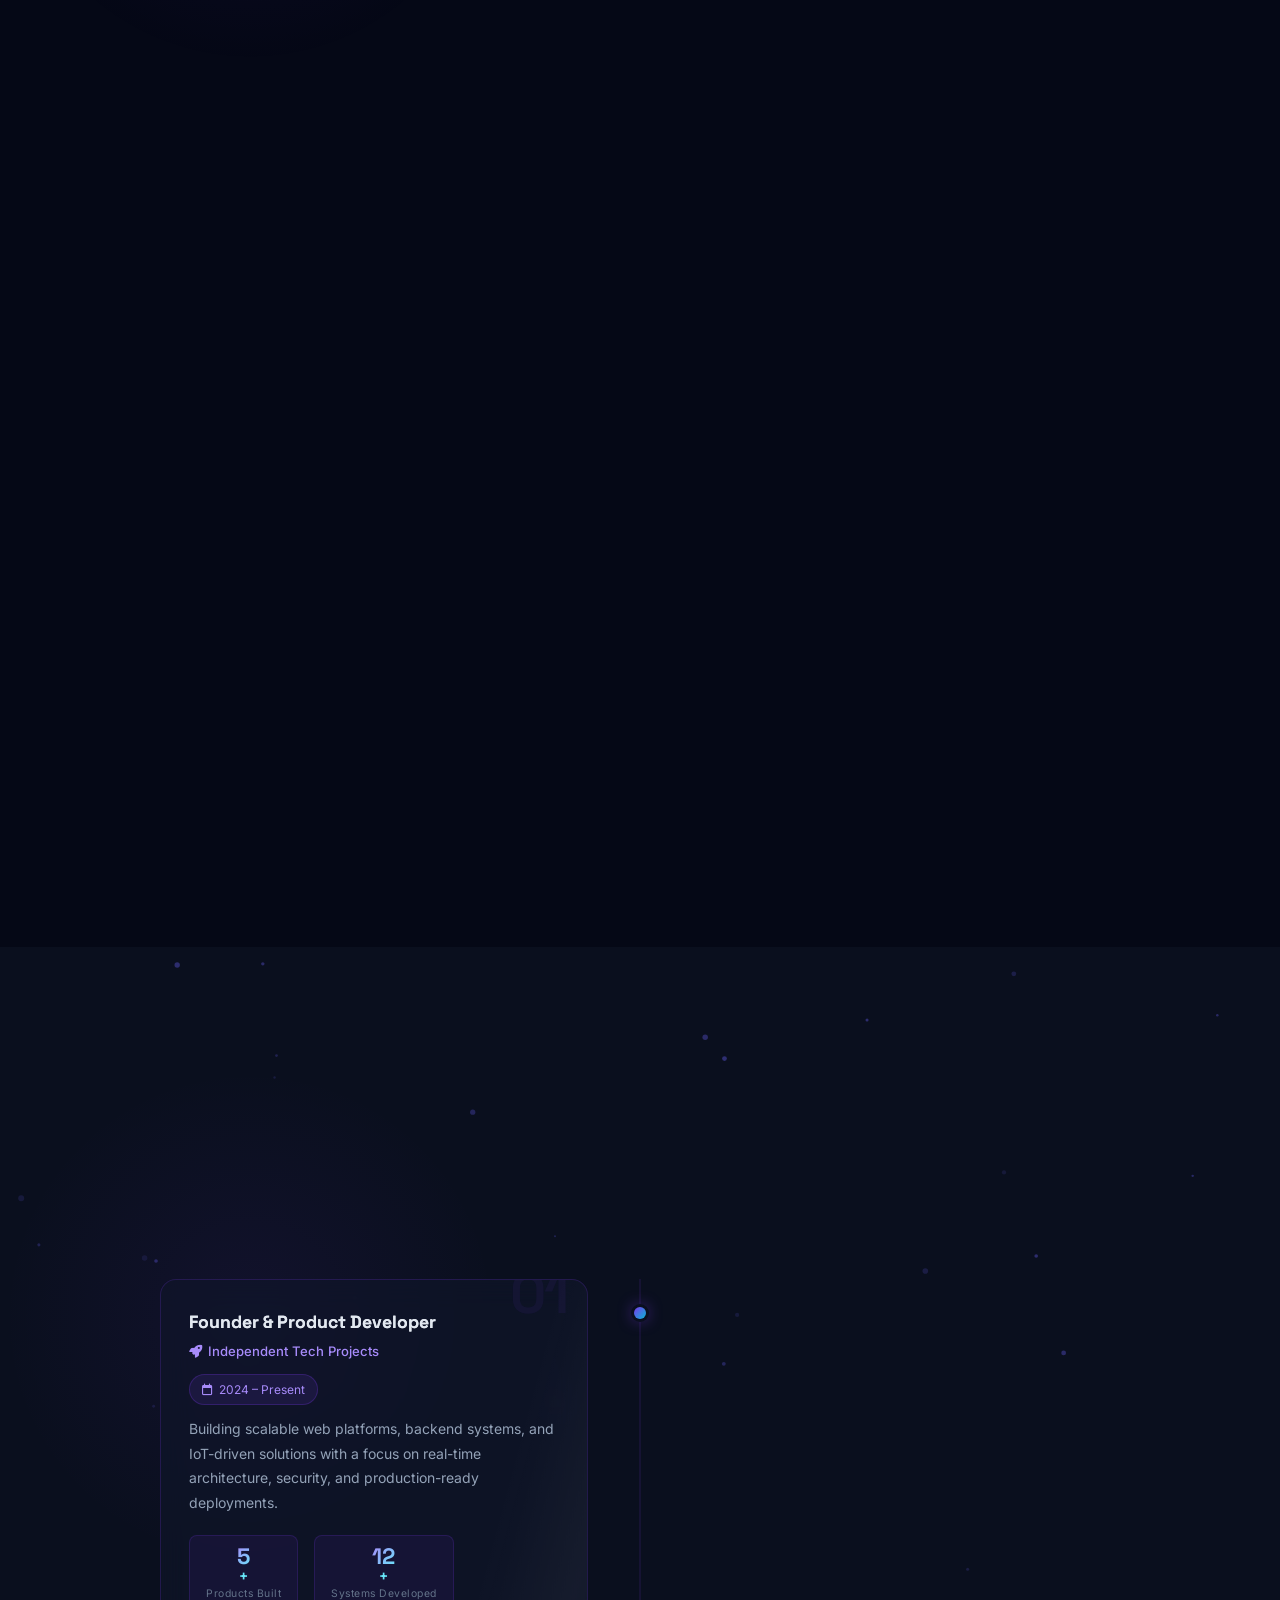
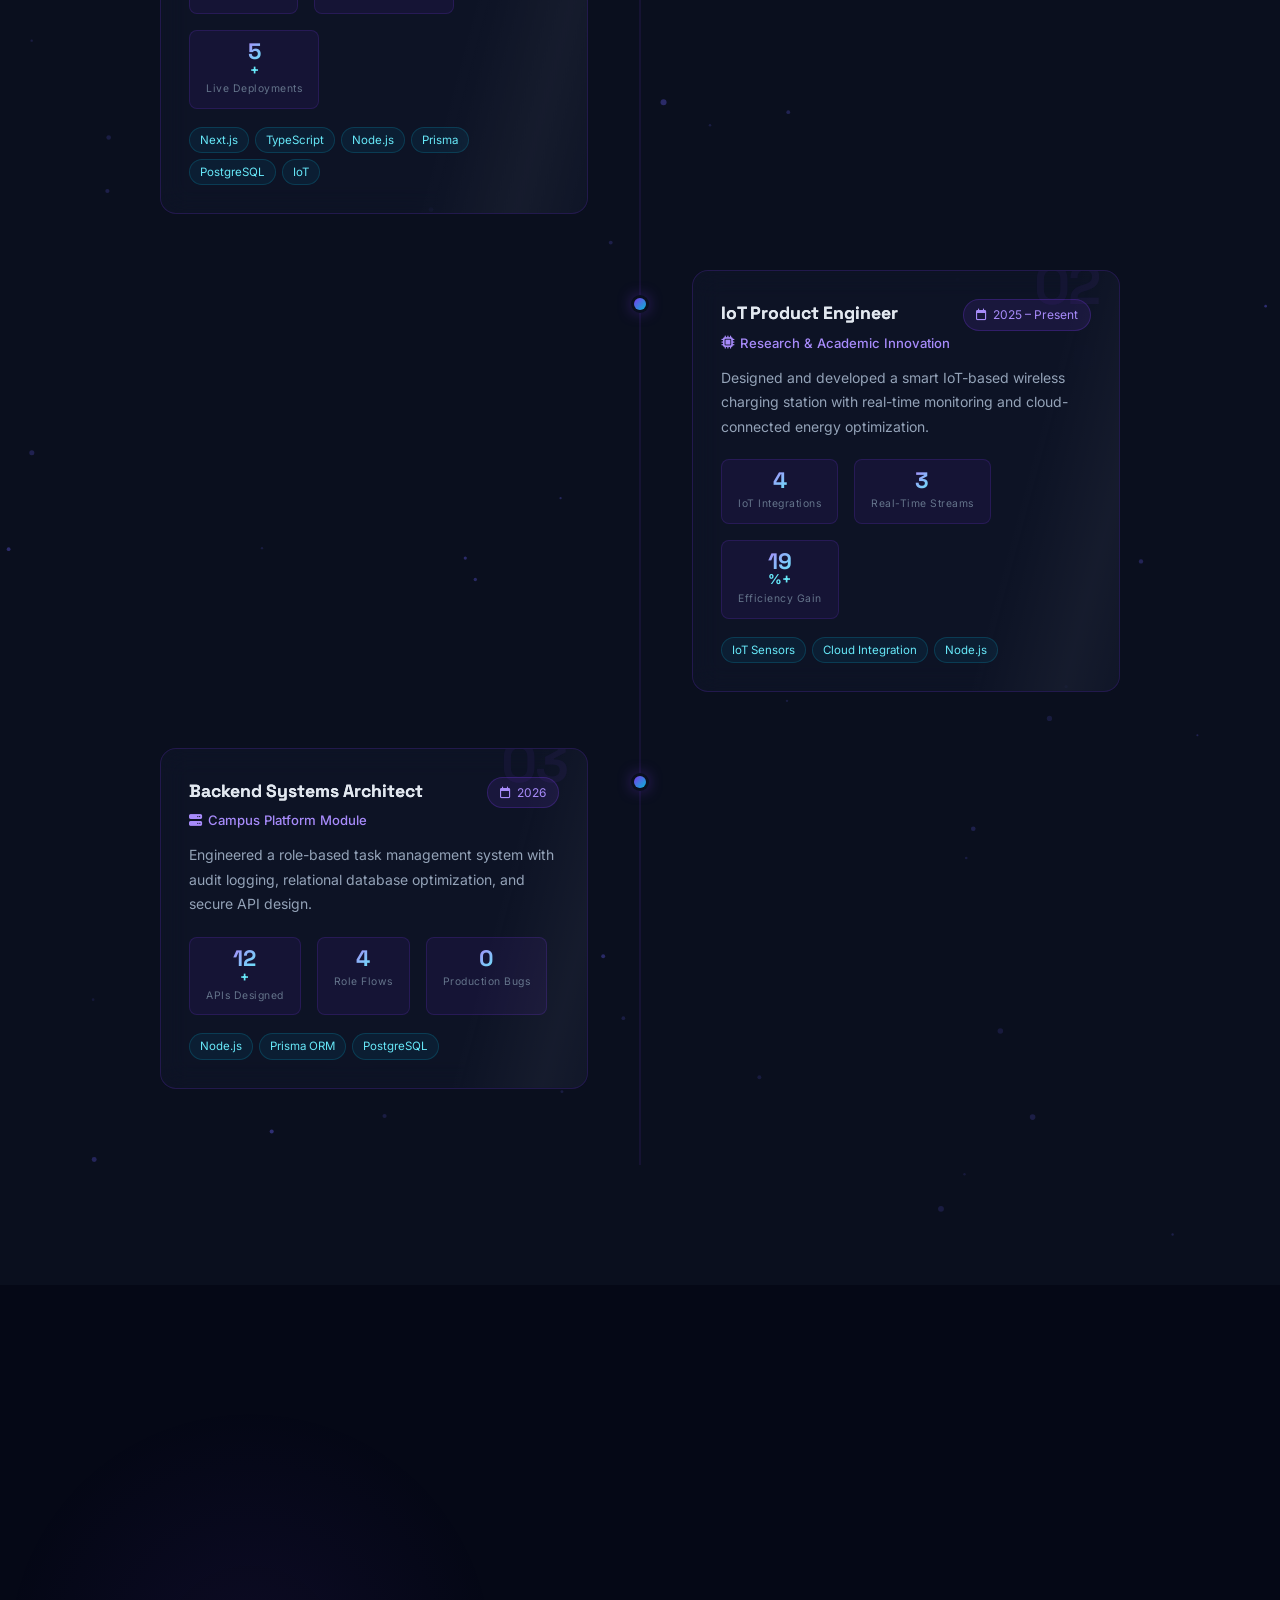
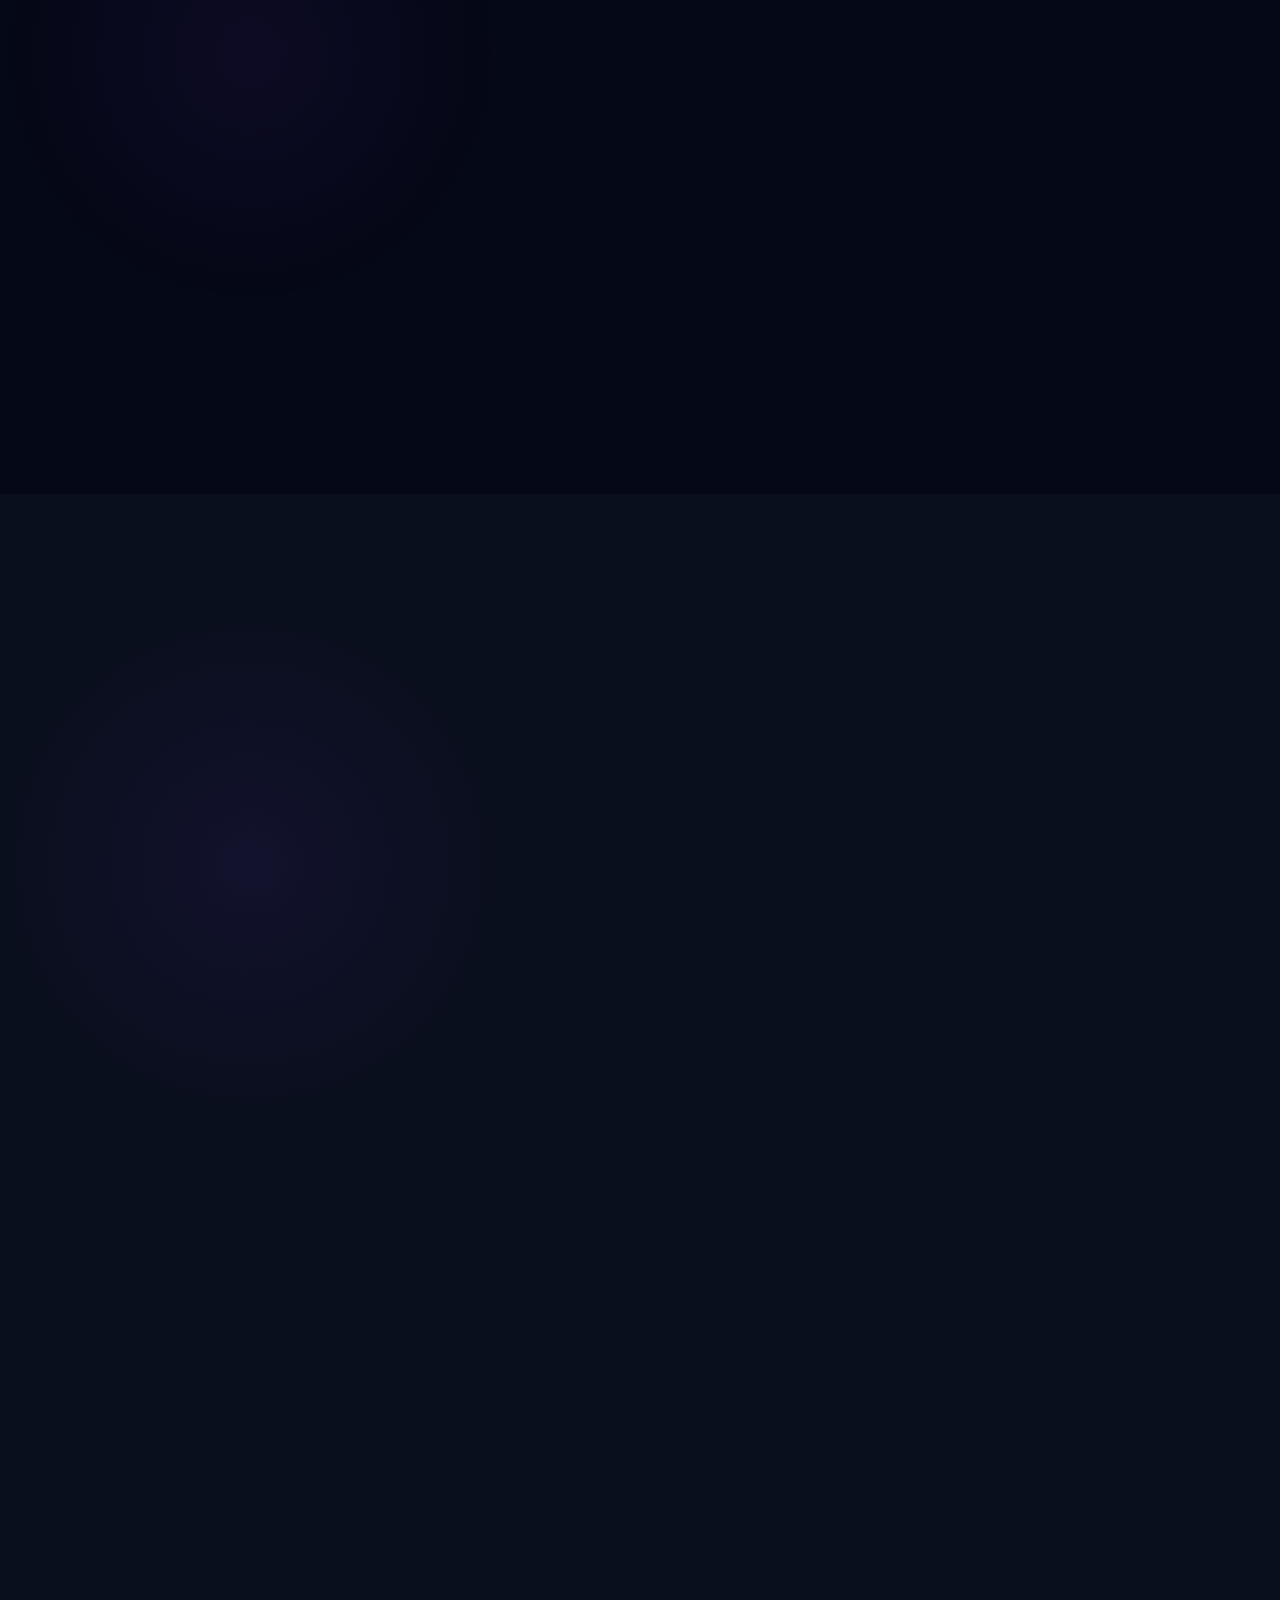
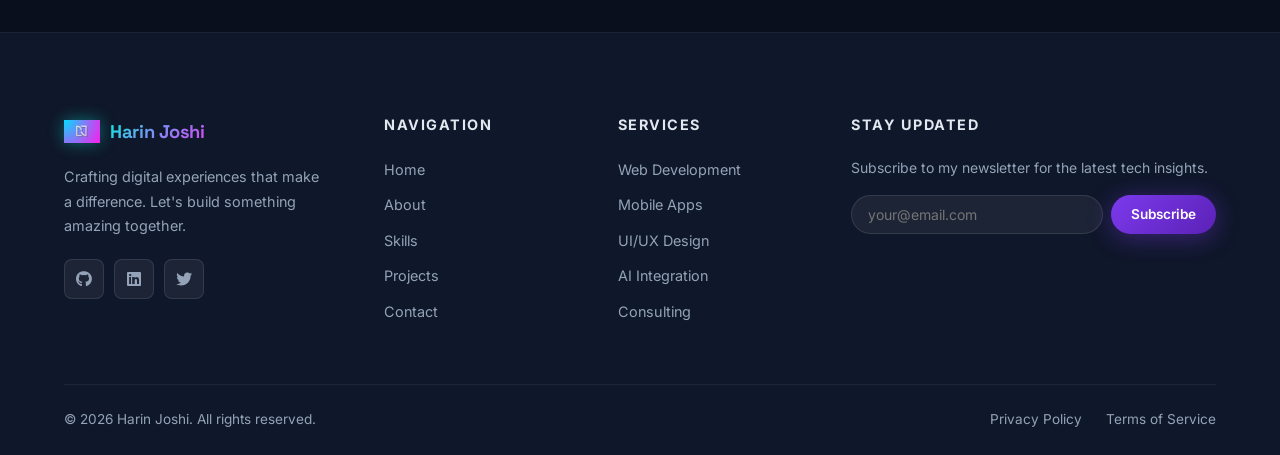
==== commit 0c6b0cd8: "update" ====
--- a/index.html
+++ b/index.html
@@ -9,6 +9,8 @@
   <link rel="preconnect" href="https://fonts.gstatic.com" crossorigin />
   <link href="https://fonts.googleapis.com/css2?family=Inter:wght@300;400;500;600;700;800;900&family=Space+Grotesk:wght@300;400;500;600;700&display=swap" rel="stylesheet" />
   <link rel="stylesheet" href="https://cdnjs.cloudflare.com/ajax/libs/font-awesome/6.5.0/css/all.min.css" />
+  <!-- Loader gate: runs synchronously before body renders to avoid flash -->
+  <script>if(!sessionStorage.getItem('clSeen')){document.documentElement.classList.add('cl-loading');}</script>
 </head>
 <body>
 
@@ -19,11 +21,25 @@
   <!-- Canvas for Three.js -->
   <canvas id="bg-canvas"></canvas>
 
-  <!-- Loader: Car Drive -->
-  <div class="loader" id="loader">
-    <canvas id="carCanvas"></canvas>
-    <div class="car-counter">
-      <span id="sgPctNum">000</span><span class="car-pct-sym">%</span>
+  <!-- Loader: Cinematic Logo Intro -->
+  <div class="cl-overlay" id="clOverlay">
+    <div class="cl-scene" id="clScene">
+      <div class="cl-logo-wrap" id="clLogoWrap">
+        <img class="cl-logo" id="clLogo" src="harin-logo-new.png" alt="Harin Joshi">
+        <!-- SVG stroke tracer overlaid on the logo -->
+        <svg class="cl-tracer" viewBox="0 0 200 200" fill="none" xmlns="http://www.w3.org/2000/svg">
+          <defs>
+            <linearGradient id="clGrad" x1="0" y1="0" x2="200" y2="200" gradientUnits="userSpaceOnUse">
+              <stop offset="0%"   stop-color="#06b6d4"/>
+              <stop offset="100%" stop-color="#a855f7"/>
+            </linearGradient>
+          </defs>
+          <!-- Traces the logo border: perimeter ≈ 750px for 196×196 rx=20 -->
+          <rect class="cl-trace-rect" x="2" y="2" width="196" height="196" rx="20"
+                stroke="url(#clGrad)" stroke-width="2.5" stroke-linecap="round"
+                stroke-dasharray="750" stroke-dashoffset="750"/>
+        </svg>
+      </div>
     </div>
   </div>
 
@@ -31,30 +47,7 @@
   <nav class="navbar" id="navbar">
     <div class="nav-logo">
       <a href="#home">
-        <svg class="hj-logo" viewBox="0 0 48 48" fill="none" xmlns="http://www.w3.org/2000/svg" aria-label="Harin Joshi">
-          <defs>
-            <linearGradient id="hjGrad" x1="0" y1="0" x2="48" y2="48" gradientUnits="userSpaceOnUse">
-              <stop offset="0%"   stop-color="#0ea5e9"/>
-              <stop offset="100%" stop-color="#7c3aed"/>
-            </linearGradient>
-            <linearGradient id="hjGradBg" x1="0" y1="0" x2="48" y2="48" gradientUnits="userSpaceOnUse">
-              <stop offset="0%"   stop-color="#0ea5e9" stop-opacity="0.12"/>
-              <stop offset="100%" stop-color="#7c3aed" stop-opacity="0.12"/>
-            </linearGradient>
-          </defs>
-          <!-- Container -->
-          <rect x="1" y="1" width="46" height="46" rx="12" fill="url(#hjGradBg)" stroke="url(#hjGrad)" stroke-width="1"/>
-          <!-- H left stem -->
-          <rect x="8" y="11" width="4" height="26" rx="2" fill="url(#hjGrad)"/>
-          <!-- H right stem -->
-          <rect x="18" y="11" width="4" height="26" rx="2" fill="url(#hjGrad)"/>
-          <!-- H crossbar -->
-          <rect x="8" y="21" width="14" height="4" rx="2" fill="url(#hjGrad)"/>
-          <!-- J stem -->
-          <rect x="30" y="11" width="4" height="21" rx="2" fill="url(#hjGrad)"/>
-          <!-- J curve -->
-          <path d="M34 30 Q34 39 26.5 39 Q23 39 22 37.5" stroke="url(#hjGrad)" stroke-width="4" fill="none" stroke-linecap="round"/>
-        </svg>
+        <img src="harin-logo-new.png" class="hj-logo" alt="Harin Joshi">
         <span class="nav-logo-name">Harin Joshi</span>
       </a>
     </div>
@@ -684,11 +677,21 @@
               <label for="budget">Budget Range</label>
               <select id="budget">
                 <option value="">Select budget range</option>
-                <option value="small">₹1,000 - ₹5,000</option>
-                <option value="medium">₹5,000 - ₹15,000</option>
-                <option value="large">₹15,000 - ₹50,000</option>
-                <option value="enterprise">₹50,000+</option>
+                <option value="small">₹10,000 – ₹25,000</option>
+                <option value="medium">₹25,000 – ₹50,000</option>
+                <option value="large">₹50,000 – ₹1,00,000</option>
+                <option value="xlarge">₹1,00,000 – ₹3,00,000</option>
+                <option value="enterprise">₹3,00,000+</option>
               </select>
+              <div class="budget-slider-wrap">
+                <div class="budget-display" id="budgetDisplay">Selected Budget: ₹50,000</div>
+                <input type="range" id="budgetSlider" class="budget-slider"
+                       min="10000" max="500000" value="50000" step="5000">
+                <div class="budget-slider-labels">
+                  <span>₹10,000</span>
+                  <span>₹5,00,000</span>
+                </div>
+              </div>
             </div>
             <div class="form-group">
               <label for="message">Message</label>
@@ -715,24 +718,7 @@
         <div class="footer-brand">
           <div class="nav-logo">
               <a href="#home">
-                <svg class="hj-logo" viewBox="0 0 48 48" fill="none" xmlns="http://www.w3.org/2000/svg">
-                  <defs>
-                    <linearGradient id="hjGradF" x1="0" y1="0" x2="48" y2="48" gradientUnits="userSpaceOnUse">
-                      <stop offset="0%"   stop-color="#0ea5e9"/>
-                      <stop offset="100%" stop-color="#7c3aed"/>
-                    </linearGradient>
-                    <linearGradient id="hjGradFBg" x1="0" y1="0" x2="48" y2="48" gradientUnits="userSpaceOnUse">
-                      <stop offset="0%"   stop-color="#0ea5e9" stop-opacity="0.12"/>
-                      <stop offset="100%" stop-color="#7c3aed" stop-opacity="0.12"/>
-                    </linearGradient>
-                  </defs>
-                  <rect x="1" y="1" width="46" height="46" rx="12" fill="url(#hjGradFBg)" stroke="url(#hjGradF)" stroke-width="1"/>
-                  <rect x="8" y="11" width="4" height="26" rx="2" fill="url(#hjGradF)"/>
-                  <rect x="18" y="11" width="4" height="26" rx="2" fill="url(#hjGradF)"/>
-                  <rect x="8" y="21" width="14" height="4" rx="2" fill="url(#hjGradF)"/>
-                  <rect x="30" y="11" width="4" height="21" rx="2" fill="url(#hjGradF)"/>
-                  <path d="M34 30 Q34 39 26.5 39 Q23 39 22 37.5" stroke="url(#hjGradF)" stroke-width="4" fill="none" stroke-linecap="round"/>
-                </svg>
+                <img src="harin-logo-new.png" class="hj-logo" alt="Harin Joshi">
                 <span class="nav-logo-name">Harin Joshi</span>
               </a>
             </div>
--- a/style.css
+++ b/style.css
@@ -100,50 +100,102 @@
 .cursor.cursor-hover { width: 20px; height: 20px; background: var(--accent); }
 .cursor-follower.cursor-hover { width: 56px; height: 56px; opacity: 0.3; }
 
-/* ---- LOADER: Car Drive ---- */
-.loader {
+/* ---- LOADER: Cinematic Logo Intro ---- */
+.cl-overlay {
+  display: none;            /* hidden by default — JS/inline script controls visibility */
   position: fixed;
   inset: 0;
-  background: #020010;
+  background: #000;
   z-index: 9999;
+  align-items: center;
+  justify-content: center;
   overflow: hidden;
-  transition: opacity 0.55s ease, visibility 0.55s;
-}
-.loader.hidden { opacity: 0; visibility: hidden; pointer-events: none; }
-#carCanvas {
+  opacity: 1;
+  transition: opacity 0.55s ease;
+}
+/* Only render the overlay on genuine first visit (class set in <head> before body paints) */
+html.cl-loading .cl-overlay { display: flex; }
+.cl-overlay.cl-gone { opacity: 0; pointer-events: none; }
+
+.cl-scene {
+  display: flex;
+  align-items: center;
+  justify-content: center;
+  will-change: transform, opacity;
+}
+
+/* Logo + tracer wrapper */
+.cl-logo-wrap {
+  position: relative;
+  width: 200px;
+  height: 200px;
+}
+
+/* Actual logo image */
+.cl-logo {
   position: absolute;
   inset: 0;
-  width: 100%; height: 100%;
-  display: block;
-}
-.car-counter {
-  position: absolute;
-  bottom: 44px;
-  right: 52px;
-  z-index: 10;
-  display: flex;
-  align-items: baseline;
-  gap: 3px;
+  width: 100%;
+  height: 100%;
+  object-fit: cover;
+  border-radius: 20px;
+  opacity: 0;
+  transform: scale(0.85);
+  animation: clLogoReveal 0.7s cubic-bezier(0.4, 0, 0.2, 1) 0.15s forwards;
+}
+
+/* SVG stroke tracer on top of logo */
+.cl-tracer {
+  position: absolute;
+  inset: -4px;            /* bleed 4px so the stroke isn't clipped at edge */
+  width: calc(100% + 8px);
+  height: calc(100% + 8px);
   pointer-events: none;
-}
-#sgPctNum {
-  font-family: var(--font-display);
-  font-size: 5rem;
-  font-weight: 900;
-  letter-spacing: -4px;
-  line-height: 1;
-  background: linear-gradient(135deg, rgba(255,255,255,0.95), #a78bfa);
-  -webkit-background-clip: text;
-  -webkit-text-fill-color: transparent;
-  background-clip: text;
-}
-.car-pct-sym {
-  font-family: var(--font-display);
-  font-size: 1.6rem;
-  font-weight: 700;
-  color: #a78bfa;
-  -webkit-text-fill-color: #a78bfa;
-}
+  filter:
+    drop-shadow(0 0  6px rgba(6, 182, 212, 0.9))
+    drop-shadow(0 0 14px rgba(168, 85, 247, 0.55));
+}
+.cl-trace-rect {
+  animation: clTrace 0.95s cubic-bezier(0.4, 0, 0.2, 1) 0.55s forwards;
+}
+
+/* Glow pulse on the whole logo frame */
+.cl-logo-wrap.cl-pulse {
+  animation: clGlowPulse 0.75s ease-in-out;
+}
+
+/* Scene exit: zoom forward + fade */
+.cl-scene.cl-exit {
+  animation: clSceneExit 0.7s cubic-bezier(0.4, 0, 0.2, 1) forwards;
+}
+
+/* ---- Keyframes ---- */
+@keyframes clLogoReveal {
+  from { opacity: 0;    transform: scale(0.85); }
+  to   { opacity: 1;    transform: scale(1);    }
+}
+
+@keyframes clTrace {
+  to { stroke-dashoffset: 0; }
+}
+
+@keyframes clGlowPulse {
+  0%, 100% {
+    filter:
+      drop-shadow(0 0  0px rgba(6, 182, 212, 0))
+      drop-shadow(0 0  0px rgba(168, 85, 247, 0));
+  }
+  50% {
+    filter:
+      drop-shadow(0 0 28px rgba(6, 182, 212, 0.9))
+      drop-shadow(0 0 40px rgba(168, 85, 247, 0.65));
+  }
+}
+
+@keyframes clSceneExit {
+  to { transform: scale(1.4); opacity: 0; }
+}
+
 
 /* ---- Container ---- */
 .container {
@@ -301,6 +353,7 @@
   width: 36px;
   height: 36px;
   flex-shrink: 0;
+  object-fit: contain;
   filter: drop-shadow(0 0 8px rgba(6,240,216,0.4));
   transition: filter 0.3s, transform 0.3s;
 }
@@ -1527,6 +1580,80 @@
 }
 .form-success.show { display: flex; animation: fadeIn 0.5s; }
 @keyframes fadeIn { from { opacity: 0; transform: translateY(10px); } to { opacity: 1; transform: translateY(0); } }
+
+/* ---- Budget Slider ---- */
+.budget-slider-wrap {
+  display: flex;
+  flex-direction: column;
+  gap: 10px;
+  padding: 14px 16px;
+  background: rgba(255,255,255,0.03);
+  border: 1px solid rgba(255,255,255,0.07);
+  border-radius: var(--radius-sm);
+  margin-top: 4px;
+}
+.budget-display {
+  font-size: 0.82rem;
+  font-weight: 600;
+  letter-spacing: 0.3px;
+  background: linear-gradient(90deg, #06b6d4, #7c3aed);
+  -webkit-background-clip: text;
+  -webkit-text-fill-color: transparent;
+  background-clip: text;
+}
+.budget-slider {
+  -webkit-appearance: none;
+  appearance: none;
+  width: 100%;
+  height: 4px;
+  background: linear-gradient(
+    to right,
+    #06b6d4 0%,
+    #7c3aed var(--pct, 8.2%),
+    rgba(255,255,255,0.12) var(--pct, 8.2%)
+  );
+  border-radius: 999px;
+  outline: none;
+  cursor: pointer;
+  border: none !important;
+  padding: 0 !important;
+  transition: box-shadow 0.3s ease;
+}
+.budget-slider:hover {
+  box-shadow: 0 0 10px rgba(6,182,212,0.25);
+}
+.budget-slider::-webkit-slider-thumb {
+  -webkit-appearance: none;
+  appearance: none;
+  width: 18px;
+  height: 18px;
+  border-radius: 50%;
+  background: linear-gradient(135deg, #06b6d4, #7c3aed);
+  cursor: pointer;
+  box-shadow: 0 0 0 3px rgba(6,182,212,0.18), 0 0 14px rgba(6,182,212,0.55);
+  transition: box-shadow 0.3s, transform 0.2s;
+}
+.budget-slider::-webkit-slider-thumb:hover,
+.budget-slider:active::-webkit-slider-thumb {
+  box-shadow: 0 0 0 5px rgba(6,182,212,0.25), 0 0 22px rgba(6,182,212,0.75);
+  transform: scale(1.18);
+}
+.budget-slider::-moz-range-thumb {
+  width: 18px;
+  height: 18px;
+  border-radius: 50%;
+  background: linear-gradient(135deg, #06b6d4, #7c3aed);
+  border: none;
+  cursor: pointer;
+  box-shadow: 0 0 0 3px rgba(6,182,212,0.18), 0 0 14px rgba(6,182,212,0.55);
+}
+.budget-slider-labels {
+  display: flex;
+  justify-content: space-between;
+  font-size: 0.72rem;
+  color: var(--text-dim);
+  margin-top: 2px;
+}
 
 /* ---- FOOTER ---- */
 .footer {
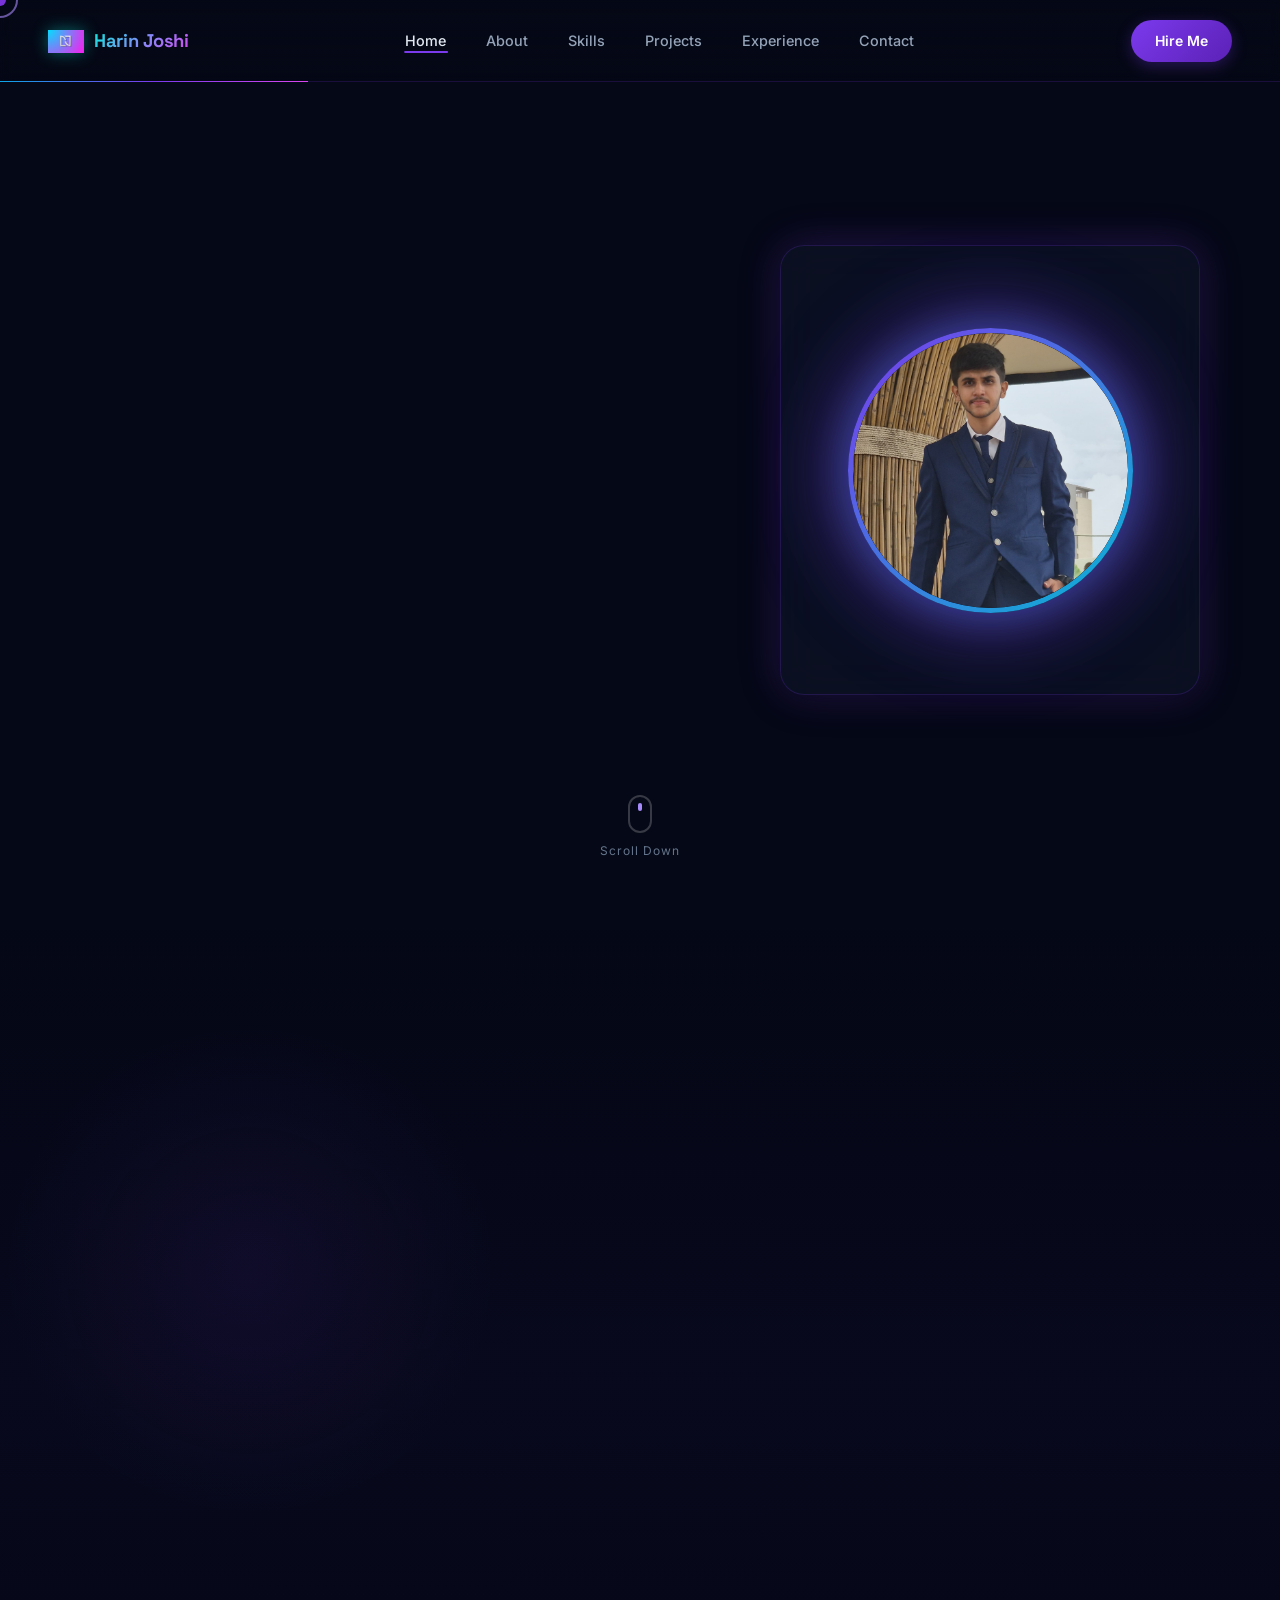
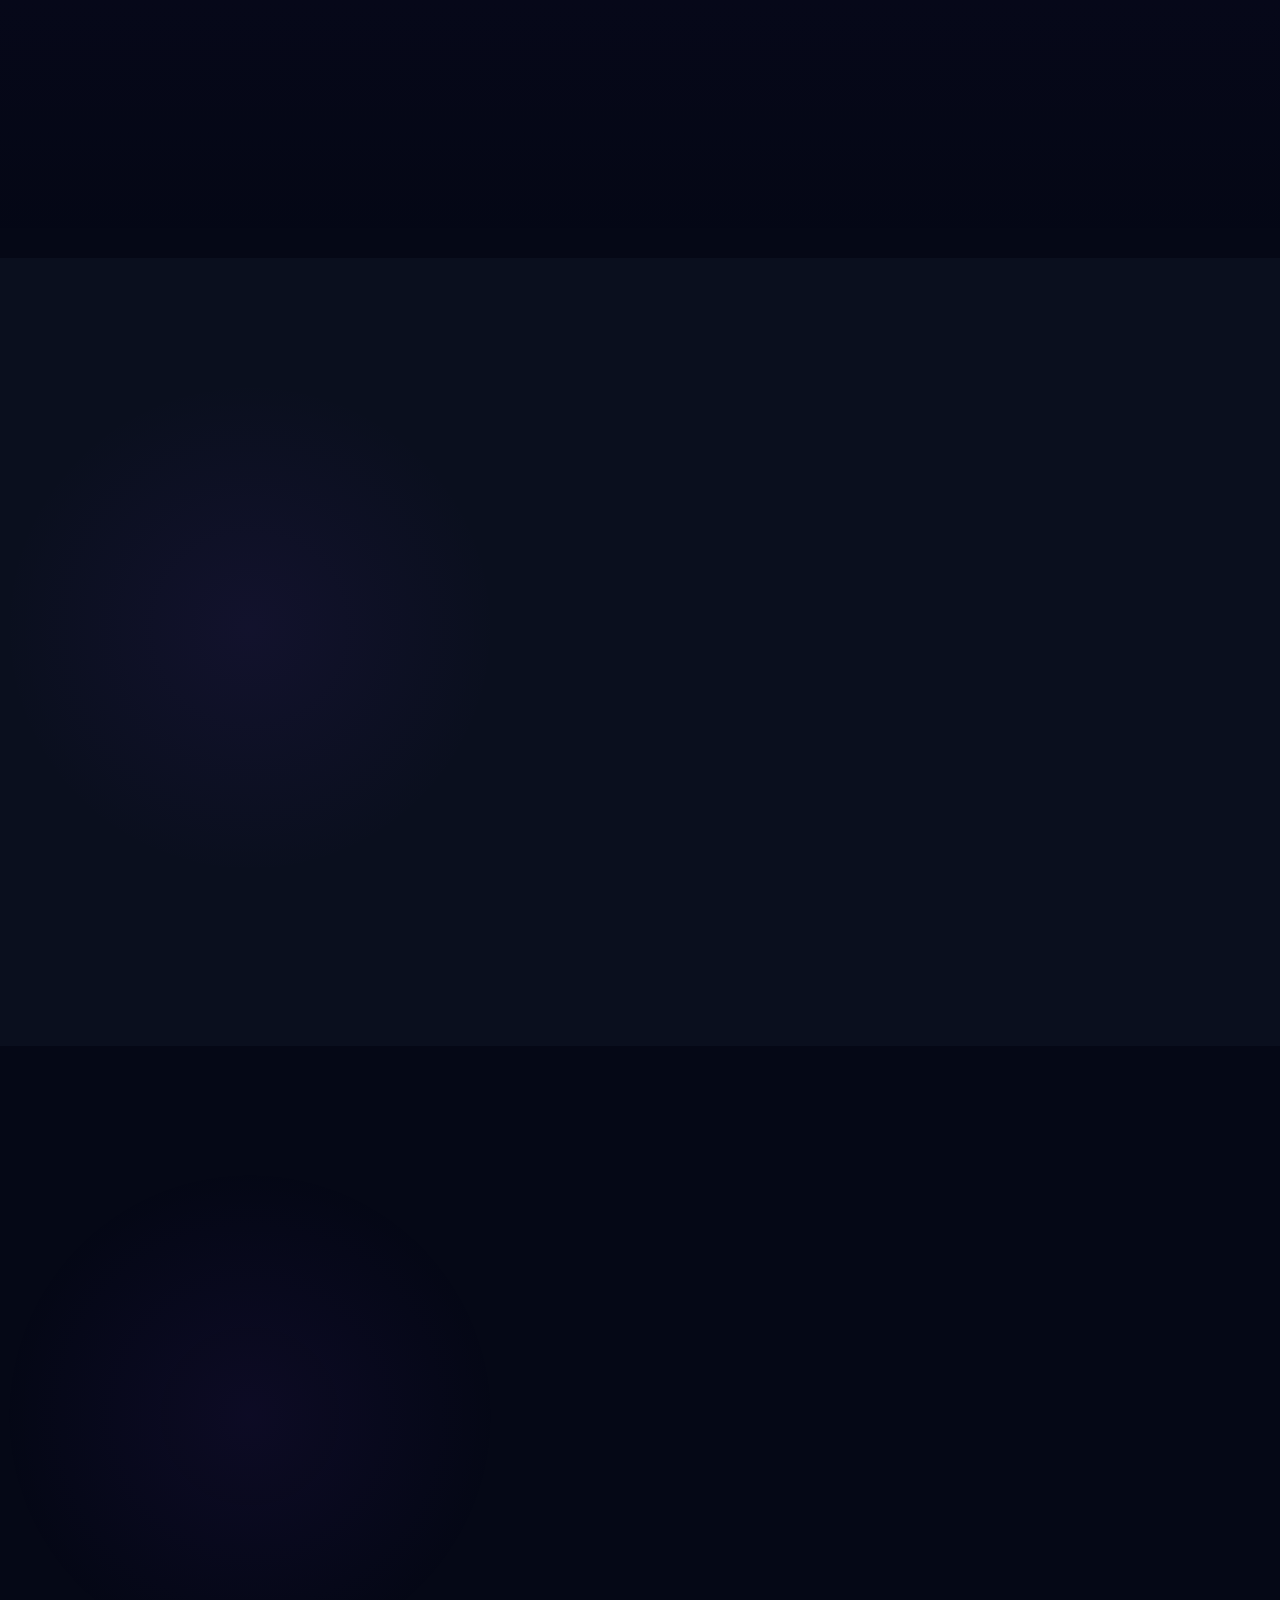
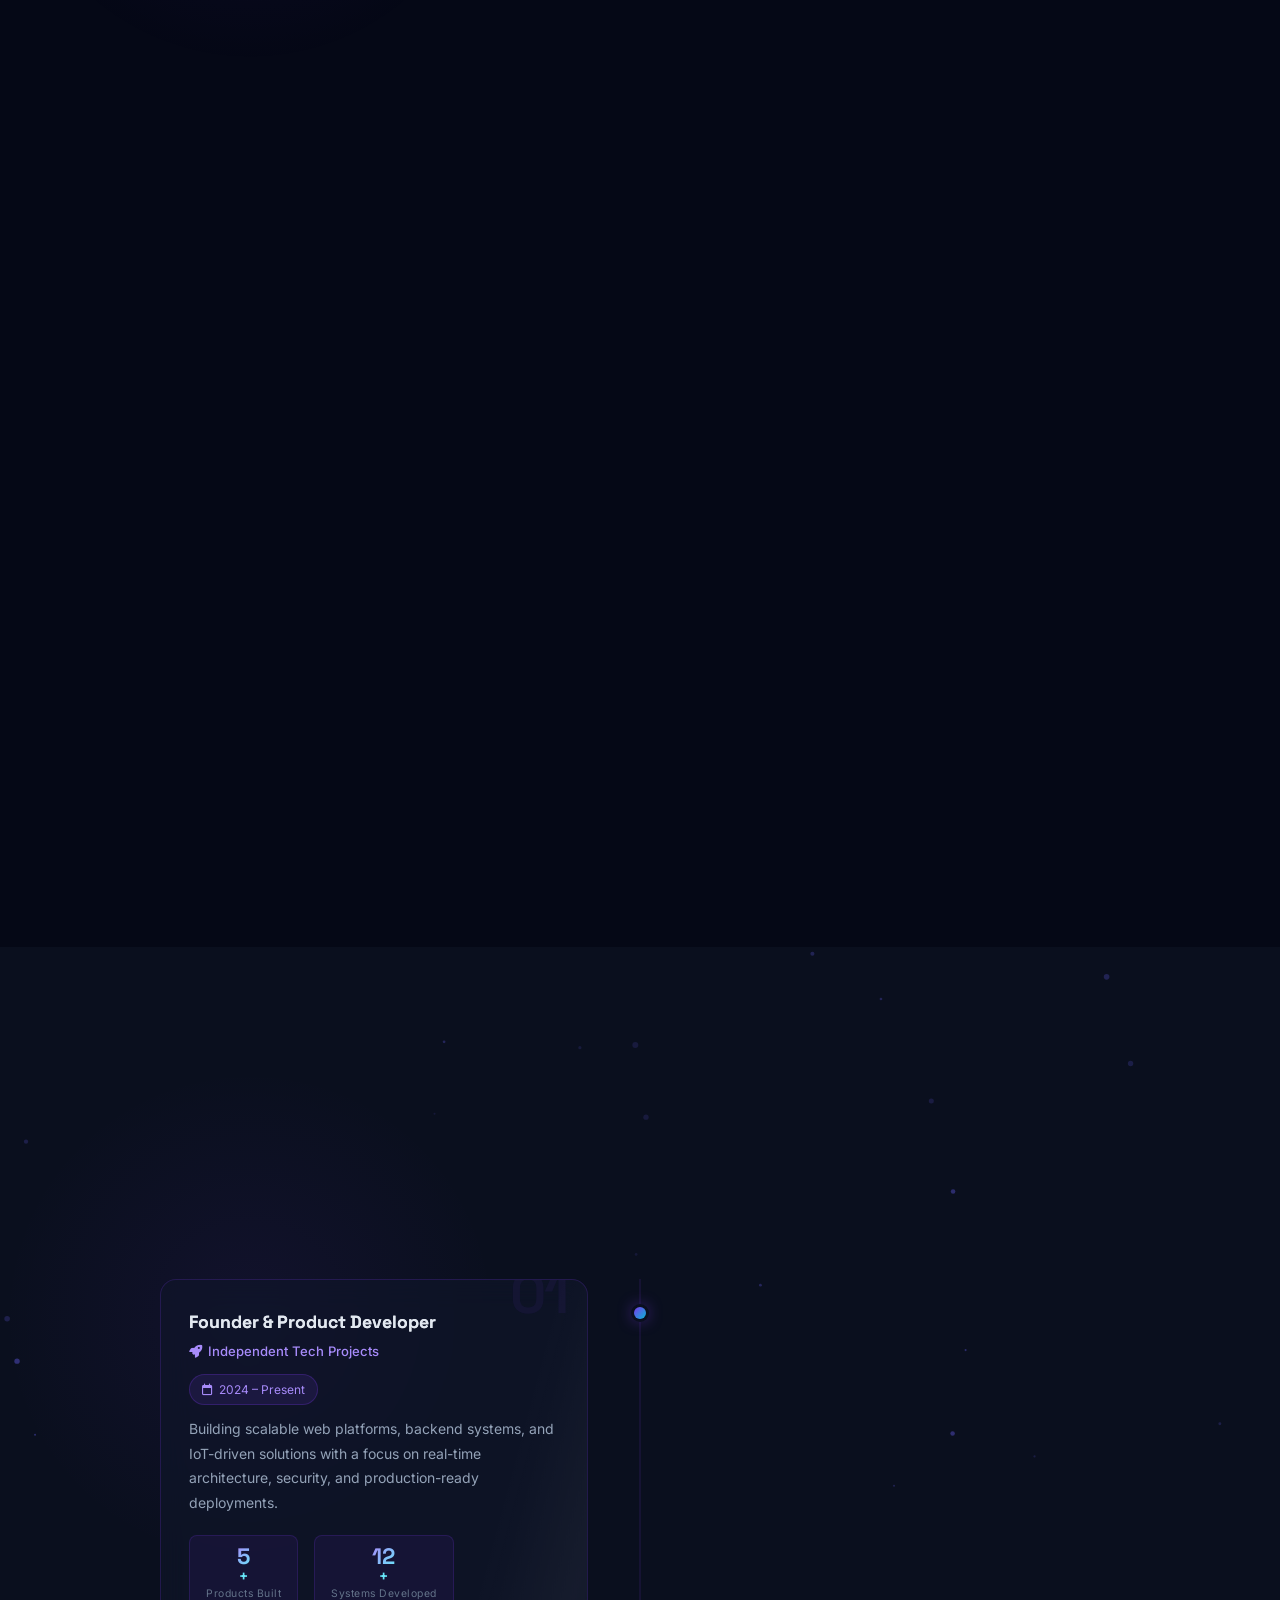
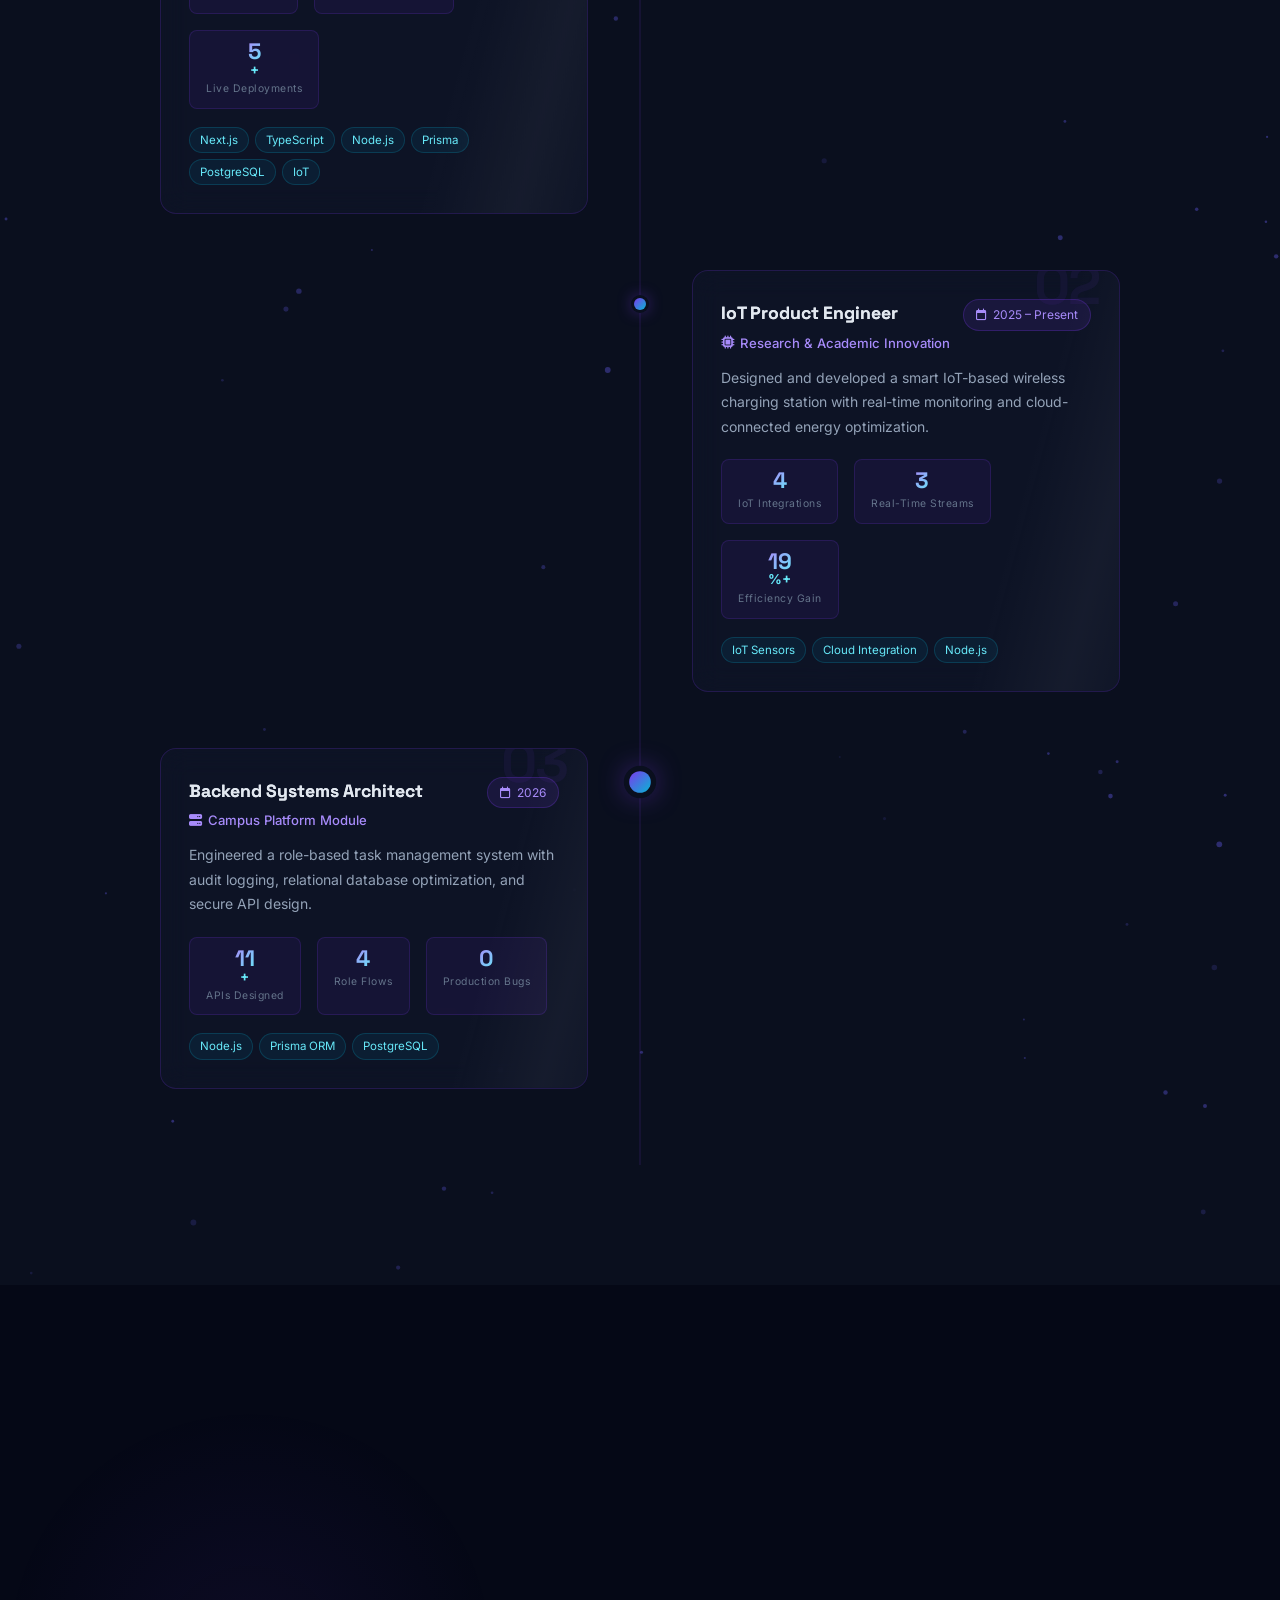
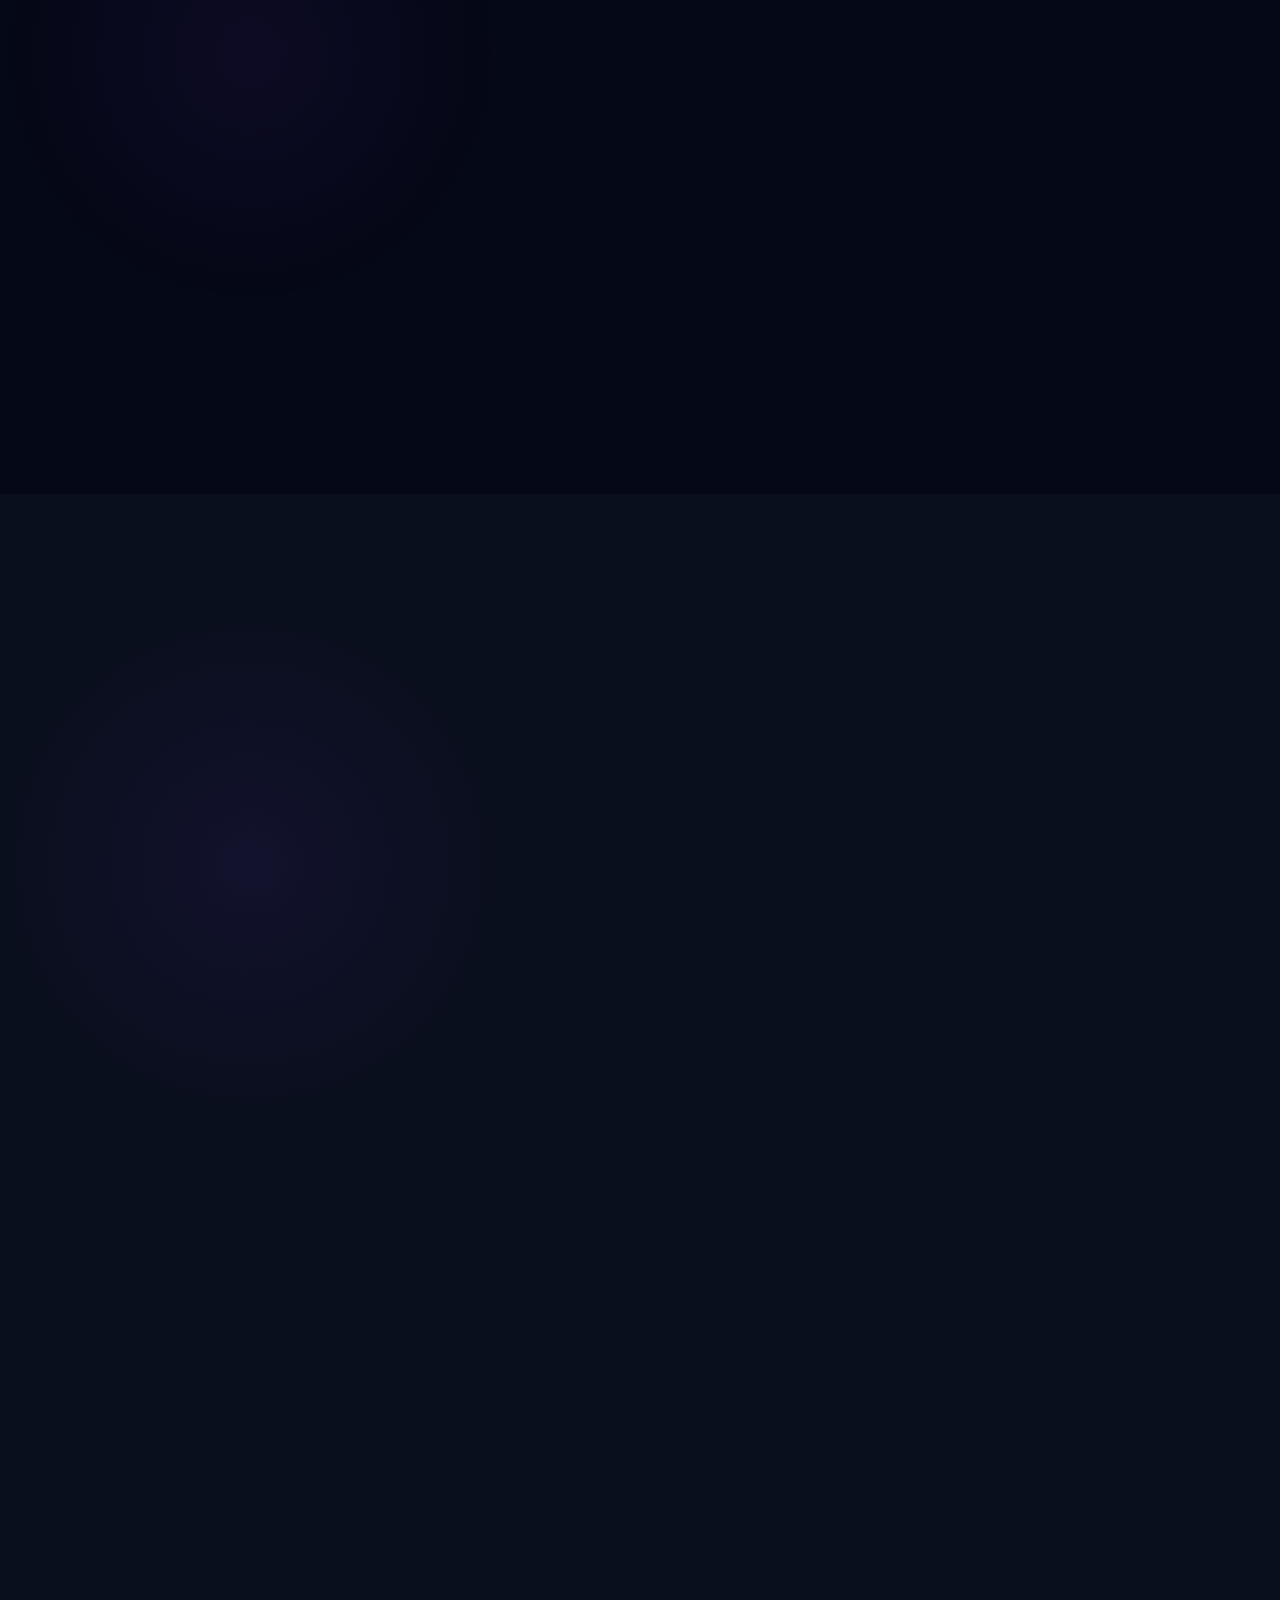
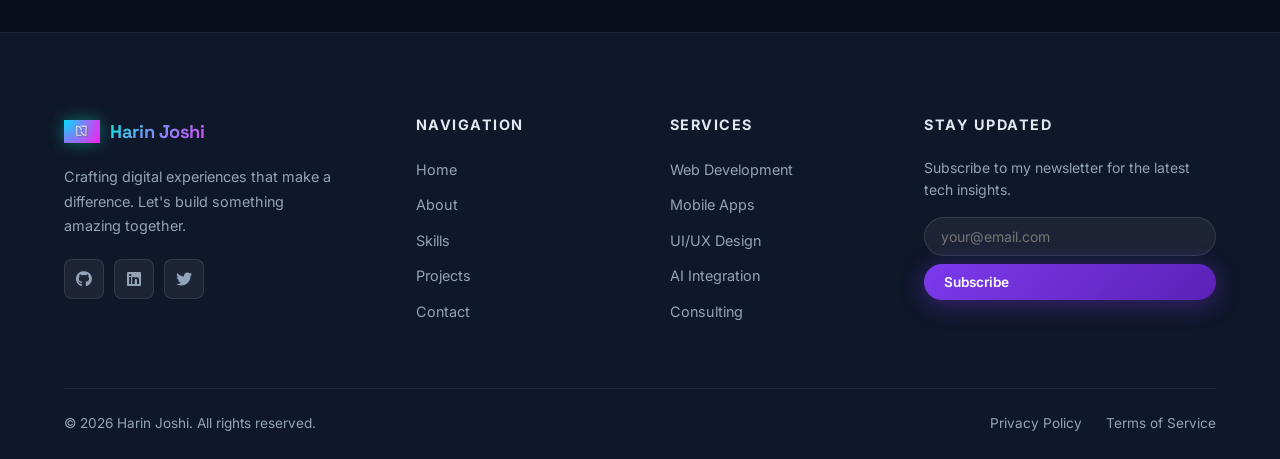
==== commit 42845683: "update" ====
--- a/index.html
+++ b/index.html
@@ -752,10 +752,14 @@
         <div class="footer-newsletter">
           <h4>Stay Updated</h4>
           <p>Subscribe to my newsletter for the latest tech insights.</p>
-          <div class="newsletter-form">
-            <input type="email" placeholder="your@email.com" />
-            <button class="btn btn-primary">Subscribe</button>
-          </div>
+          <form class="newsletter-form" id="newsletterForm">
+            <input type="email" id="newsletterEmail" placeholder="your@email.com" required />
+            <button type="submit" class="btn btn-primary">Subscribe</button>
+            <div class="newsletter-error" id="newsletterError"></div>
+            <div class="newsletter-success" id="newsletterSuccess">
+              <i class="fa-solid fa-check"></i> Subscribed successfully!
+            </div>
+          </form>
         </div>
       </div>
       <div class="footer-bottom">
--- a/style.css
+++ b/style.css
@@ -1675,7 +1675,16 @@
 .footer-links a { color: var(--text-muted); font-size: 0.9rem; transition: color 0.2s, padding-left 0.2s; }
 .footer-links a:hover { color: var(--primary-light); padding-left: 6px; }
 .footer-newsletter p { color: var(--text-muted); font-size: 0.875rem; margin-bottom: 16px; }
-.newsletter-form { display: flex; gap: 8px; }
+.newsletter-form {
+  display: flex;
+  flex-direction: column;
+  gap: 8px;
+  position: relative;
+}
+.newsletter-form > div:first-of-type {
+  display: flex;
+  gap: 8px;
+}
 .newsletter-form input {
   flex: 1;
   background: rgba(255,255,255,0.06);
@@ -1687,9 +1696,61 @@
   font-family: inherit;
   outline: none;
   transition: var(--transition);
-}
-.newsletter-form input:focus { border-color: var(--primary); }
-.newsletter-form .btn { padding: 10px 20px; font-size: 0.85rem; }
+  position: relative;
+  z-index: 1;
+  pointer-events: auto;
+}
+.newsletter-form input:focus {
+  border-color: var(--primary);
+  box-shadow: 0 0 16px rgba(124,58,237,0.3);
+}
+.newsletter-form .btn {
+  padding: 10px 20px;
+  font-size: 0.85rem;
+  position: relative;
+  z-index: 1;
+  pointer-events: auto;
+  cursor: pointer;
+}
+.newsletter-form .btn:hover {
+  transform: translateY(-2px);
+  box-shadow: 0 4px 16px rgba(124,58,237,0.4);
+}
+.newsletter-error {
+  color: var(--danger);
+  font-size: 0.8rem;
+  min-height: 20px;
+  display: none;
+  animation: slideIn 0.3s ease;
+}
+.newsletter-error.show {
+  display: block;
+}
+.newsletter-success {
+  color: var(--success);
+  font-size: 0.85rem;
+  display: none;
+  align-items: center;
+  gap: 8px;
+  min-height: 24px;
+  animation: slideIn 0.4s ease;
+}
+.newsletter-success.show {
+  display: flex;
+}
+.newsletter-success i {
+  font-size: 1rem;
+}
+@keyframes slideIn {
+  from {
+    opacity: 0;
+    transform: translateY(-8px);
+  }
+  to {
+    opacity: 1;
+    transform: translateY(0);
+  }
+}
 .footer-bottom {
   border-top: 1px solid rgba(255,255,255,0.06);
   padding: 24px 0;
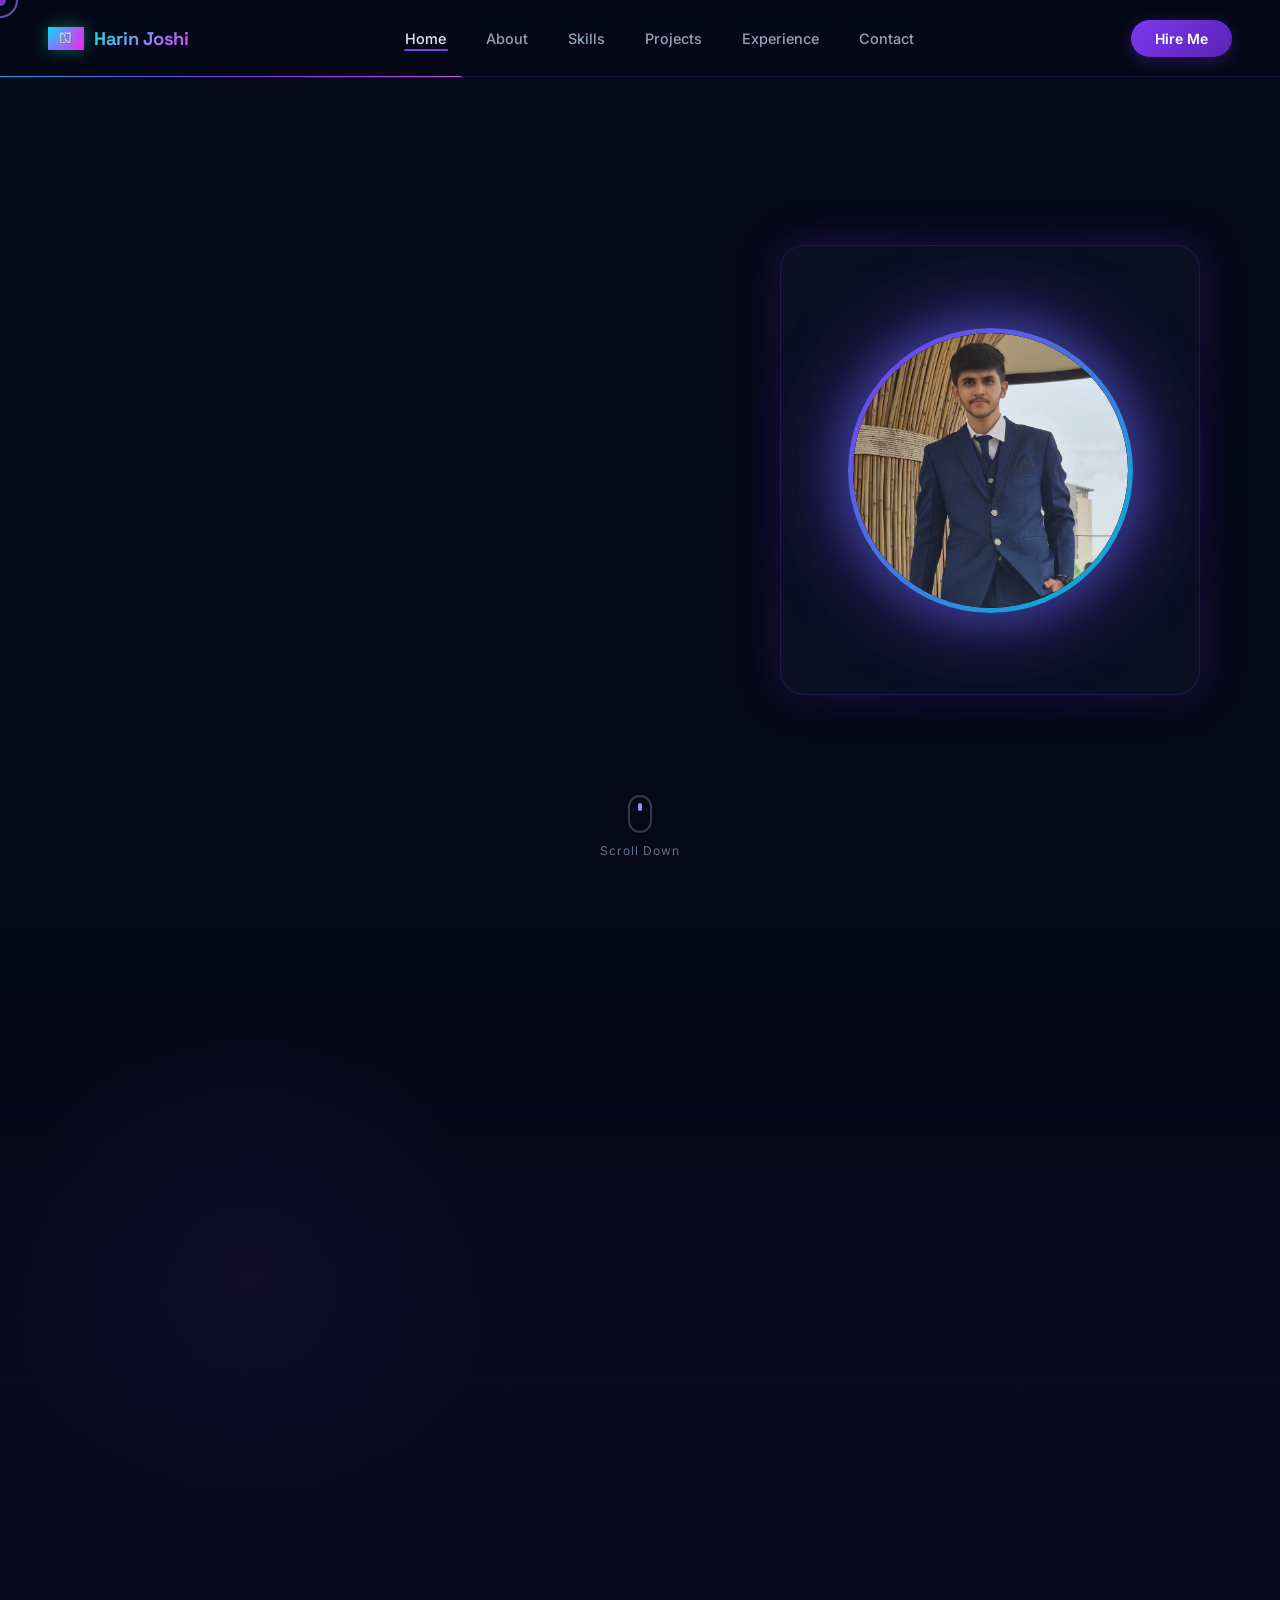
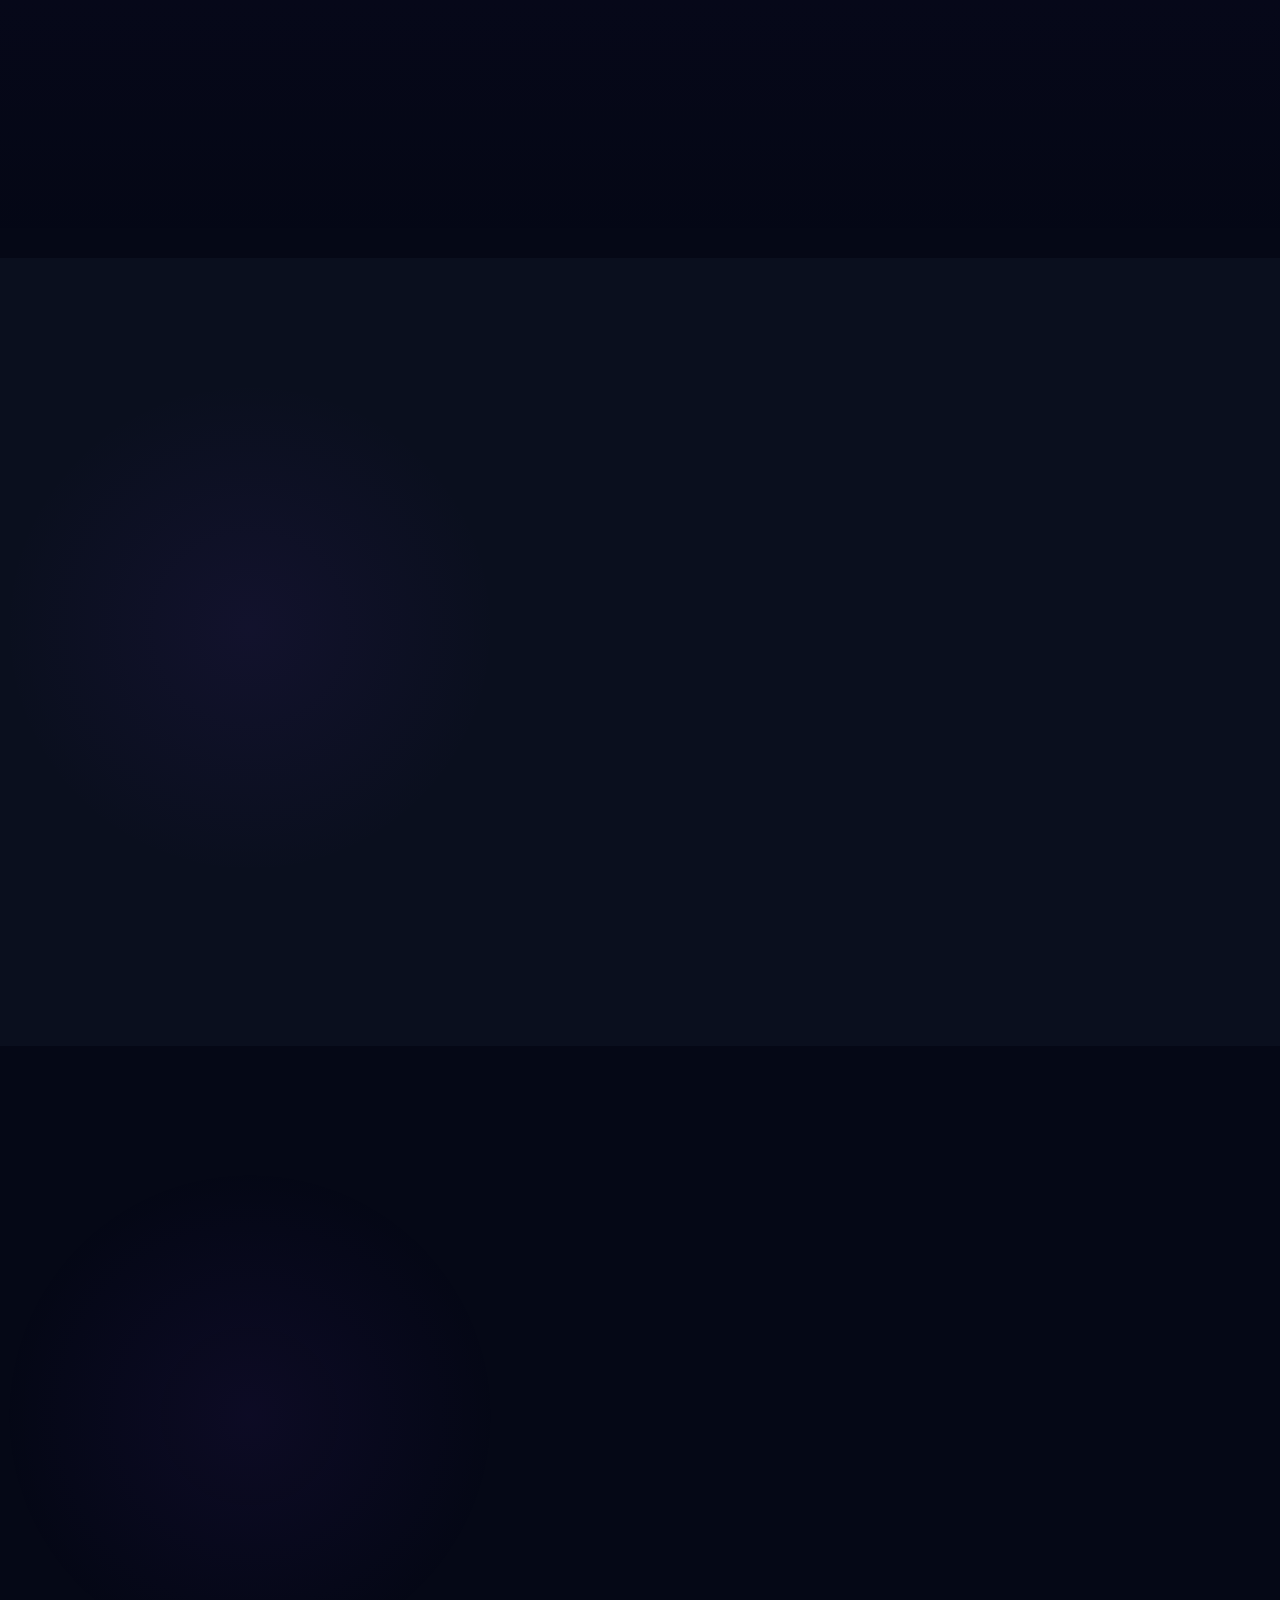
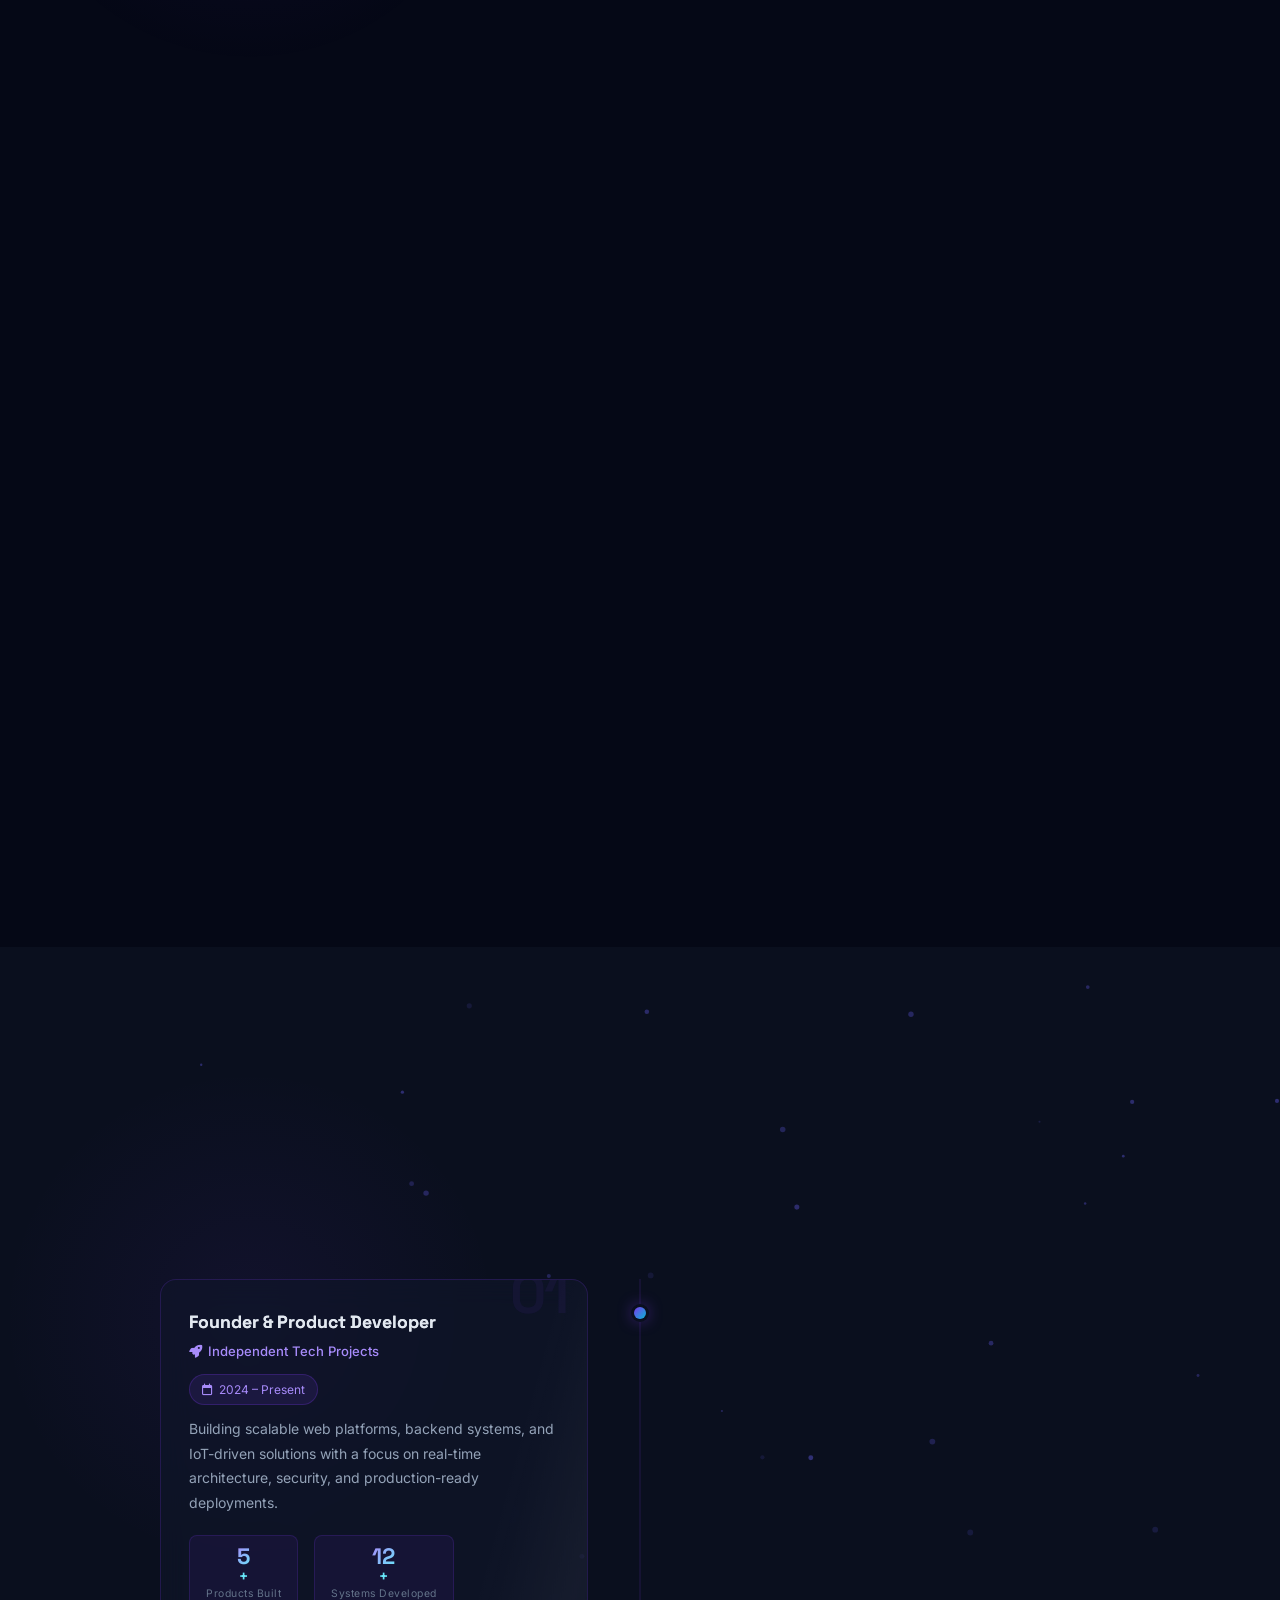
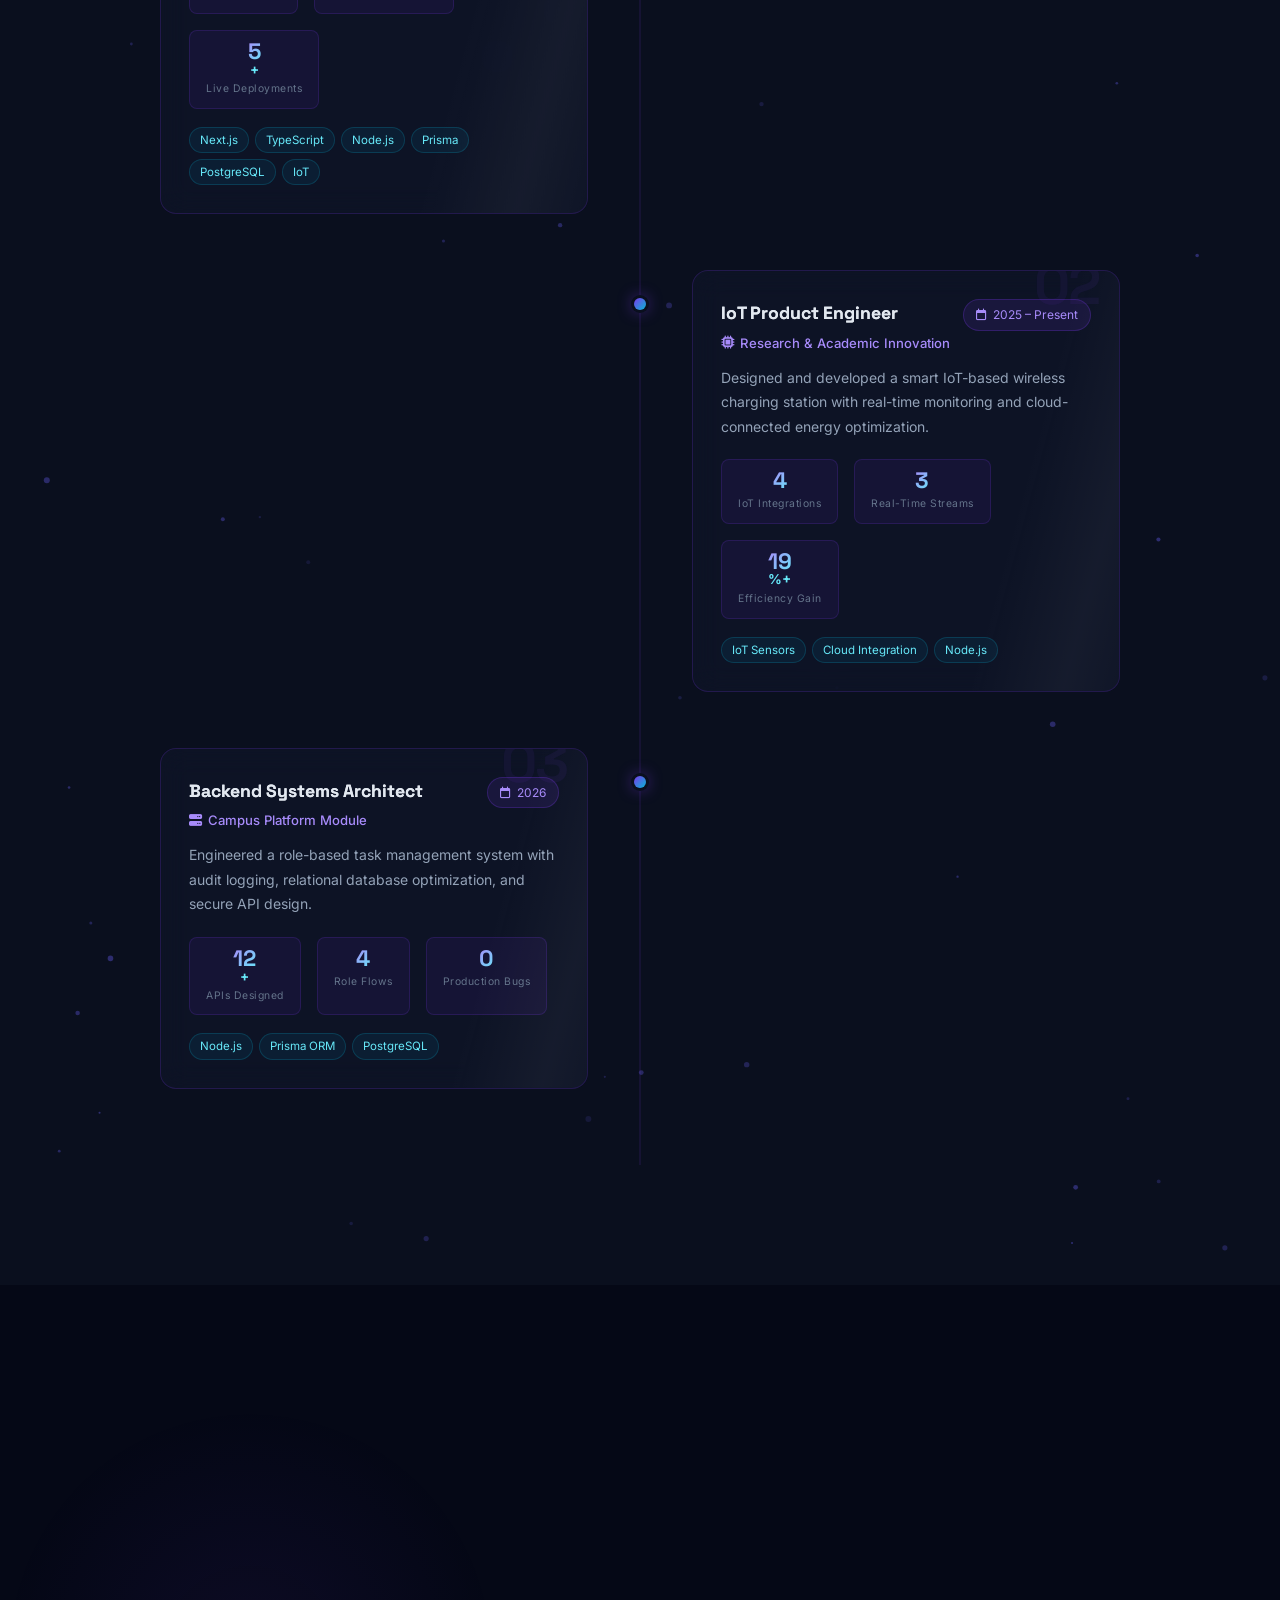
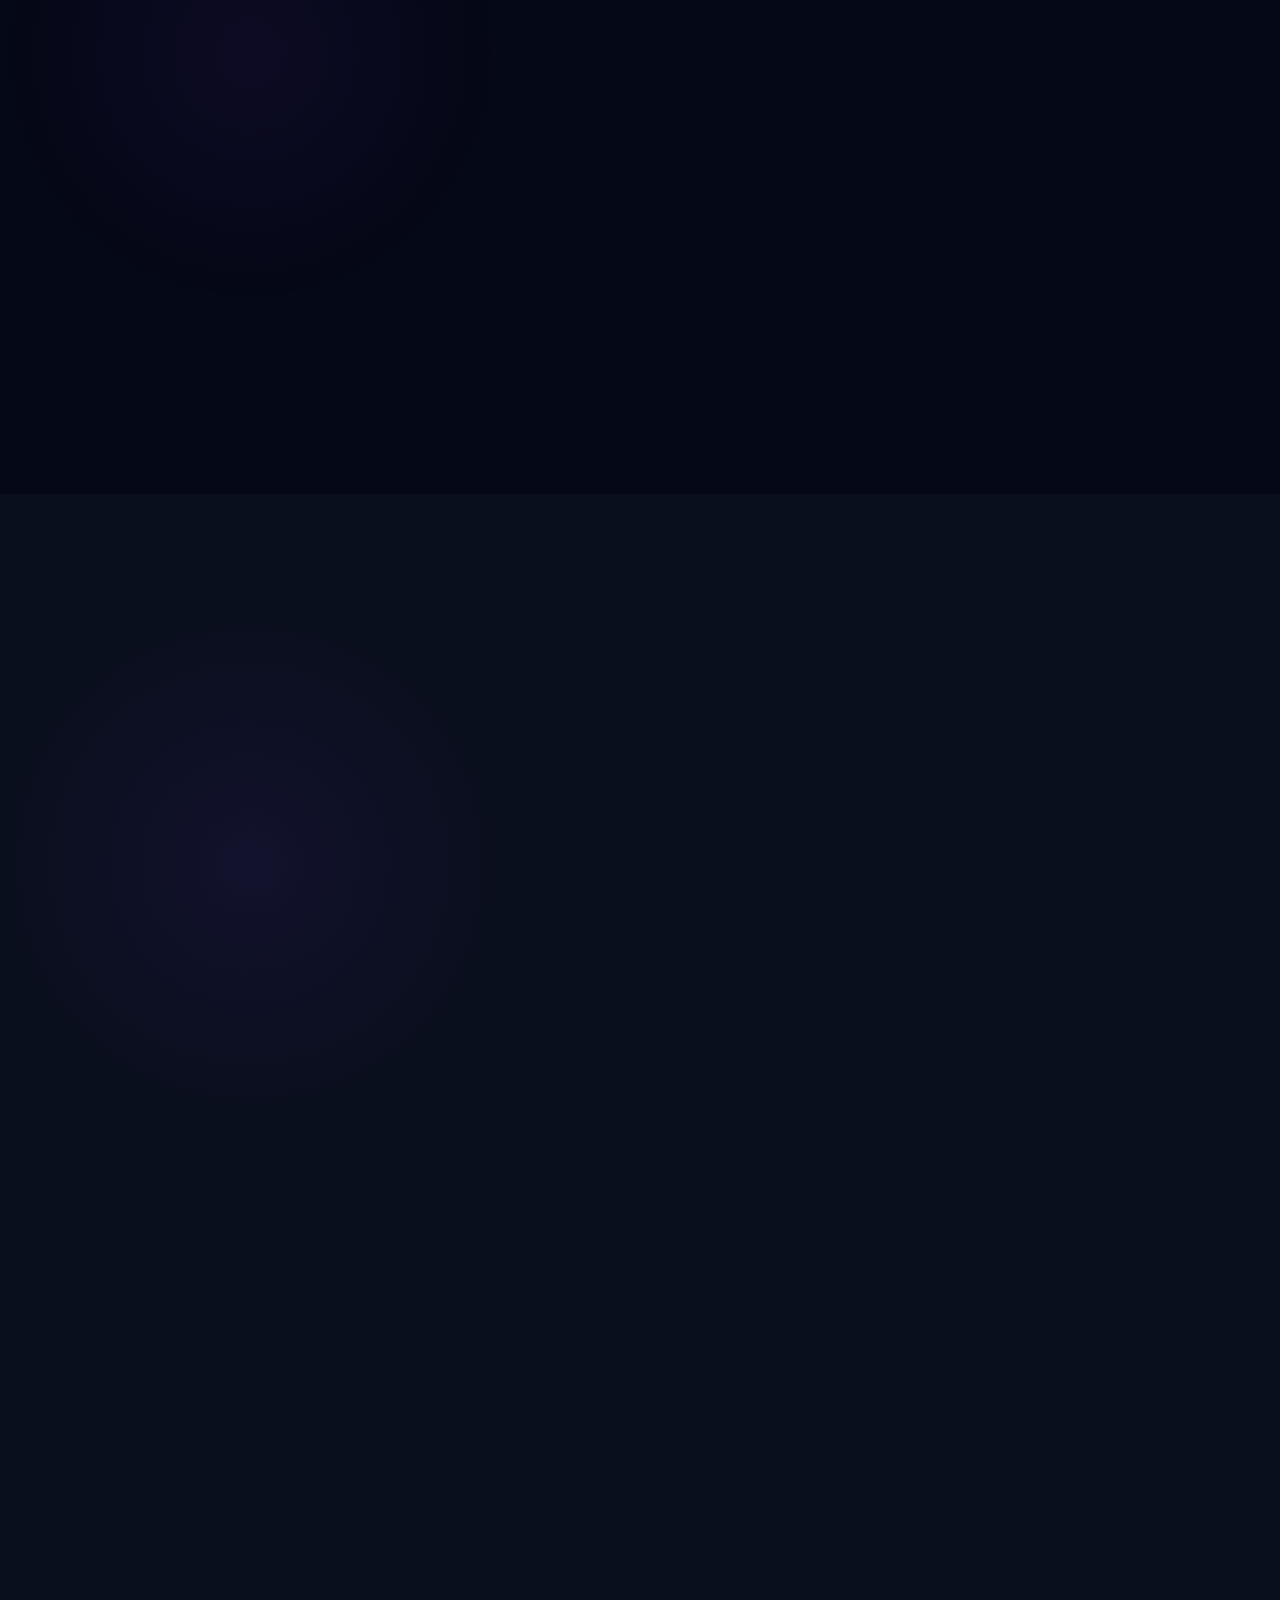
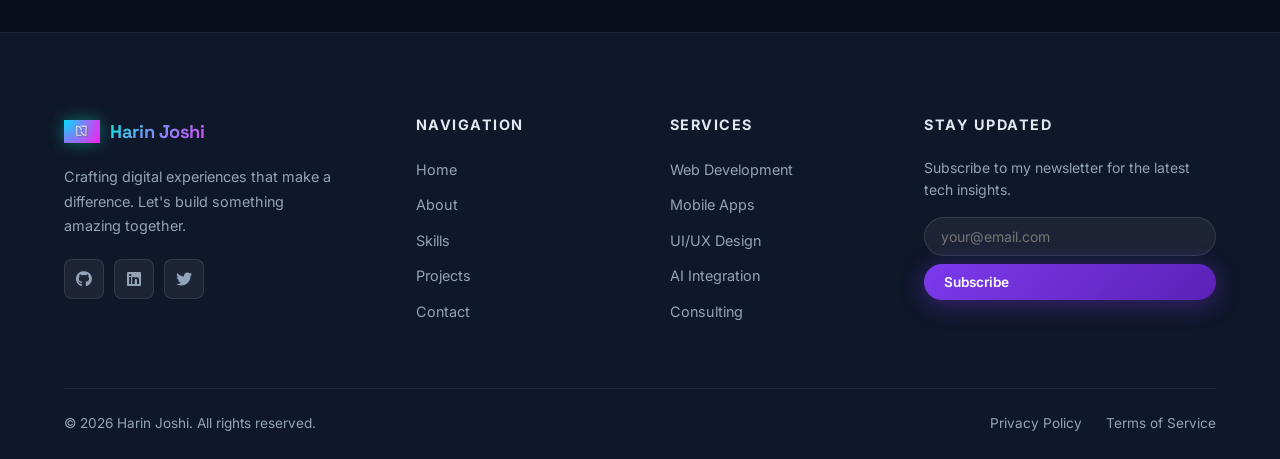
==== commit 6f2e4f67: "update" ====
--- a/index.html
+++ b/index.html
@@ -59,7 +59,7 @@
       <li><a href="#experience" class="nav-link">Experience</a></li>
       <li><a href="#contact" class="nav-link">Contact</a></li>
     </ul>
-    <a href="#contact" class="nav-cta">Hire Me</a>
+    <button class="nav-cta" id="hireMeBtn">Hire Me</button>
     <div class="hamburger" id="hamburger">
       <span></span><span></span><span></span>
     </div>
@@ -772,6 +772,69 @@
     </div>
   </footer>
 
+  <!-- Hire Me Modal -->
+  <div class="hire-modal-overlay" id="hireModalOverlay">
+    <div class="hire-modal" id="hireModal">
+      <button class="hire-modal-close" id="hireModalClose">
+        <i class="fa-solid fa-xmark"></i>
+      </button>
+      <div class="hire-modal-header">
+        <h2>Let's Build Something Amazing</h2>
+        <p>Tell me about your project and let's turn your vision into reality</p>
+      </div>
+      <form class="hire-modal-form" id="hireModalForm">
+        <div class="hire-form-group">
+          <label for="hireName">Full Name<span class="required">*</span></label>
+          <input type="text" id="hireName" placeholder="Your full name" required />
+        </div>
+        <div class="hire-form-group">
+          <label for="hireEmail">Email Address<span class="required">*</span></label>
+          <input type="email" id="hireEmail" placeholder="your@email.com" required />
+        </div>
+        <div class="hire-form-group">
+          <label for="hireProjectType">Project Type<span class="required">*</span></label>
+          <select id="hireProjectType" required>
+            <option value="">Select project type</option>
+            <option value="web">Web Application</option>
+            <option value="mobile">Mobile App</option>
+            <option value="ai">AI/ML Integration</option>
+            <option value="iot">IoT Solution</option>
+            <option value="api">Backend API</option>
+            <option value="design">UI/UX Design</option>
+            <option value="consulting">Technical Consulting</option>
+            <option value="other">Other</option>
+          </select>
+        </div>
+        <div class="hire-other-field" id="hireOtherField">
+          <input type="text" id="hireOtherInput" placeholder="Please describe your project type" />
+        </div>
+        <div class="hire-form-group">
+          <label for="hireBudget">Budget Range<span class="required">*</span></label>
+          <select id="hireBudget" required>
+            <option value="">Select your budget</option>
+            <option value="small">₹10,000 – ₹25,000</option>
+            <option value="medium">₹25,000 – ₹50,000</option>
+            <option value="large">₹50,000 – ₹1,00,000</option>
+            <option value="xlarge">₹1,00,000 – ₹3,00,000</option>
+            <option value="enterprise">₹3,00,000+</option>
+          </select>
+        </div>
+        <div class="hire-form-group">
+          <label for="hireMessage">Project Details<span class="required">*</span></label>
+          <textarea id="hireMessage" rows="5" placeholder="Tell me about your project, timeline, and any specific requirements..." required></textarea>
+        </div>
+        <button type="submit" class="hire-submit-btn">
+          <span>Submit Project Inquiry</span>
+          <i class="fa-solid fa-paper-plane"></i>
+        </button>
+        <div class="hire-form-success" id="hireFormSuccess">
+          <i class="fa-solid fa-circle-check"></i>
+          <span>Thank you! I'll get back to you within 24 hours.</span>
+        </div>
+      </form>
+    </div>
+  </div>
+
   <!-- Back to Top -->
   <button class="back-to-top" id="backToTop">
     <i class="fa-solid fa-arrow-up"></i>
--- a/style.css
+++ b/style.css
@@ -43,7 +43,10 @@
 
 /* ---- Reset & Base ---- */
 *, *::before, *::after { box-sizing: border-box; margin: 0; padding: 0; }
-html { scroll-behavior: smooth; }
+html {
+  scroll-behavior: smooth;
+  overflow-x: hidden;
+}
 body {
   font-family: var(--font-main);
   background: var(--bg);
@@ -51,6 +54,7 @@
   overflow-x: hidden;
   line-height: 1.6;
   cursor: none;
+  max-width: 100vw;
 }
 a { text-decoration: none; color: inherit; }
 img { max-width: 100%; display: block; }
@@ -1547,20 +1551,29 @@
 .form-group input,
 .form-group select,
 .form-group textarea {
-  background: rgba(255,255,255,0.05);
+  background: #0f172a;
   border: 1px solid rgba(255,255,255,0.1);
   border-radius: var(--radius-sm);
   padding: 12px 16px;
   color: var(--text);
   font-size: 0.9rem;
-  transition: var(--transition);
+  transition: all 0.2s ease;
+}
+.form-group input:hover,
+.form-group select:hover,
+.form-group textarea:hover {
+  border-color: rgba(255,255,255,0.15);
 }
 .form-group input:focus,
+.form-group input:active,
 .form-group select:focus,
-.form-group textarea:focus {
-  border-color: var(--primary);
-  background: rgba(124,58,237,0.07);
-  box-shadow: 0 0 0 3px rgba(124,58,237,0.15);
+.form-group select:active,
+.form-group textarea:focus,
+.form-group textarea:active {
+  background: #0f172a;
+  border-color: #7c3aed;
+  box-shadow: 0 0 0 2px rgba(124,58,237,0.2);
+  outline: none;
 }
 .form-group input::placeholder,
 .form-group textarea::placeholder { color: var(--text-dim); }
@@ -1897,6 +1910,535 @@
 }
 .hero-card-3d .card-inner { animation: neonBorder 4s ease-in-out infinite; }
 
+/* ============================================
+   HIRE ME MODAL
+============================================ */
+
+/* Overlay */
+.hire-modal-overlay {
+  position: fixed;
+  inset: 0;
+  z-index: 999999;
+  display: flex;
+  align-items: center;
+  justify-content: center;
+  background: rgba(5, 8, 22, 0.75);
+  backdrop-filter: blur(12px);
+  opacity: 0;
+  visibility: hidden;
+  transition: opacity 0.4s cubic-bezier(0.4, 0, 0.2, 1),
+              visibility 0.4s cubic-bezier(0.4, 0, 0.2, 1);
+  padding: 20px;
+  overflow-y: auto;
+  /* Ensure flexbox centering works with scrolling */
+  min-height: 100vh;
+  /* Override custom cursor for entire modal */
+  cursor: auto !important;
+}
+
+.hire-modal-overlay * {
+  cursor: auto !important;
+}
+
+.hire-modal-overlay.active {
+  opacity: 1;
+  visibility: visible;
+}
+
+/* Modal Container - Glassmorphism */
+.hire-modal {
+  position: relative;
+  width: 100%;
+  max-width: 580px;
+  max-height: 90vh;
+  overflow-y: auto;
+  overflow-x: hidden;
+  background: rgba(15, 23, 42, 0.85);
+  backdrop-filter: blur(24px);
+  border-radius: var(--radius-lg);
+  border: 1px solid rgba(124, 58, 237, 0.2);
+  padding: 48px 40px;
+  box-shadow: 0 20px 60px rgba(0, 0, 0, 0.5),
+              0 0 80px rgba(124, 58, 237, 0.15),
+              0 0 40px rgba(6, 182, 212, 0.1);
+  transform: scale(0.9);
+  opacity: 0;
+  transition: transform 0.4s cubic-bezier(0.34, 1.56, 0.64, 1),
+              opacity 0.4s cubic-bezier(0.4, 0, 0.2, 1);
+  margin: auto;
+  /* Ensure modal stays within viewport */
+  flex-shrink: 0;
+  pointer-events: auto;
+  /* Hide scrollbar */
+  scrollbar-width: none; /* Firefox */
+  -ms-overflow-style: none; /* IE and Edge */
+}
+
+/* Hide scrollbar for Webkit browsers */
+.hire-modal::-webkit-scrollbar {
+  width: 0;
+  height: 0;
+  display: none;
+}
+
+
+.hire-modal-overlay.active .hire-modal {
+  transform: scale(1);
+  opacity: 1;
+}
+
+/* Gradient Glow Effect */
+.hire-modal::before {
+  content: '';
+  position: absolute;
+  top: -2px;
+  left: -2px;
+  right: -2px;
+  bottom: -2px;
+  background: linear-gradient(135deg,
+    rgba(124, 58, 237, 0.4) 0%,
+    rgba(6, 182, 212, 0.4) 50%,
+    rgba(168, 85, 247, 0.4) 100%);
+  border-radius: var(--radius-lg);
+  z-index: -1;
+  opacity: 0.5;
+  filter: blur(20px);
+}
+
+.hire-modal::after {
+  content: '';
+  position: absolute;
+  inset: 0;
+  border-radius: var(--radius-lg);
+  background: linear-gradient(135deg,
+    rgba(124, 58, 237, 0.05) 0%,
+    transparent 50%,
+    rgba(6, 182, 212, 0.05) 100%);
+  pointer-events: none;
+  z-index: 0;
+}
+
+/* Ensure all modal children show proper cursor */
+.hire-modal,
+.hire-modal * {
+  cursor: auto !important;
+}
+
+.hire-modal input[type="text"],
+.hire-modal input[type="email"],
+.hire-modal textarea {
+  cursor: text !important;
+}
+
+.hire-modal button,
+.hire-modal select {
+  cursor: pointer !important;
+}
+
+.hire-modal label {
+  cursor: default !important;
+}
+
+/* Close Button */
+.hire-modal-close {
+  position: absolute;
+  top: 20px;
+  right: 20px;
+  width: 40px;
+  height: 40px;
+  display: flex;
+  align-items: center;
+  justify-content: center;
+  background: rgba(239, 68, 68, 0.1);
+  backdrop-filter: blur(8px);
+  border-radius: var(--radius-sm);
+  color: #ef4444;
+  font-size: 1.25rem;
+  transition: all 0.3s cubic-bezier(0.4, 0, 0.2, 1);
+  z-index: 100;
+  border: 1px solid rgba(239, 68, 68, 0.2);
+  cursor: pointer !important;
+  flex-shrink: 0;
+}
+
+.hire-modal-close:hover {
+  cursor: pointer !important;
+  background: rgba(239, 68, 68, 0.2);
+  border-color: rgba(239, 68, 68, 0.4);
+  transform: rotate(90deg) scale(1.1);
+  box-shadow: 0 0 20px rgba(239, 68, 68, 0.3);
+}
+
+.hire-modal-close i {
+  cursor: pointer !important;
+  pointer-events: none;
+}
+
+.hire-modal-close:hover {
+  background: rgba(239, 68, 68, 0.2);
+  border-color: rgba(239, 68, 68, 0.4);
+  transform: rotate(90deg) scale(1.1);
+  box-shadow: 0 0 20px rgba(239, 68, 68, 0.3);
+}
+
+/* Modal Header */
+.hire-modal-header {
+  text-align: center;
+  margin-bottom: 36px;
+  position: relative;
+  z-index: 1;
+  padding: 0 60px 0 0;
+}
+
+.hire-modal-header h2 {
+  font-family: var(--font-display);
+  font-size: 2rem;
+  font-weight: 700;
+  background: linear-gradient(135deg, #7c3aed 0%, #06b6d4 100%);
+  -webkit-background-clip: text;
+  -webkit-text-fill-color: transparent;
+  background-clip: text;
+  margin-bottom: 12px;
+  line-height: 1.2;
+}
+
+.hire-modal-header p {
+  color: var(--text-muted);
+  font-size: 0.95rem;
+  line-height: 1.5;
+}
+
+/* Form */
+.hire-modal-form {
+  position: relative;
+  z-index: 1;
+  display: flex;
+  flex-direction: column;
+  gap: 24px;
+}
+
+/* Override custom cursor for form elements */
+.hire-modal-form input,
+.hire-modal-form select,
+.hire-modal-form textarea,
+.hire-modal-form button {
+  cursor: auto !important;
+}
+
+.hire-modal-form input[type="text"],
+.hire-modal-form input[type="email"],
+.hire-modal-form textarea {
+  cursor: text !important;
+}
+
+.hire-modal-form select {
+  cursor: pointer !important;
+}
+
+.hire-modal-form button {
+  cursor: pointer !important;
+}
+
+.hire-form-group {
+  display: flex;
+  flex-direction: column;
+  gap: 8px;
+}
+
+.hire-form-group label {
+  font-size: 0.875rem;
+  font-weight: 600;
+  color: var(--text);
+  display: flex;
+  align-items: center;
+  gap: 4px;
+}
+
+.hire-form-group label .required {
+  color: #ef4444;
+}
+
+.hire-form-group input,
+.hire-form-group select,
+.hire-form-group textarea {
+  width: 100%;
+  padding: 14px 16px;
+  background: #0f172a;
+  border: 1px solid rgba(124, 58, 237, 0.2);
+  border-radius: var(--radius-sm);
+  color: var(--text);
+  font-size: 0.95rem;
+  font-family: var(--font-main);
+  transition: all 0.2s ease;
+  outline: none;
+  cursor: text !important;
+}
+
+.hire-form-group input[type="text"],
+.hire-form-group input[type="email"],
+.hire-form-group textarea {
+  cursor: text !important;
+}
+
+.hire-form-group input::placeholder,
+.hire-form-group textarea::placeholder {
+  color: var(--text-dim);
+}
+
+.hire-form-group input:hover,
+.hire-form-group select:hover,
+.hire-form-group textarea:hover {
+  border-color: rgba(124, 58, 237, 0.4);
+}
+
+.hire-form-group input:focus,
+.hire-form-group input:active,
+.hire-form-group select:focus,
+.hire-form-group select:active,
+.hire-form-group textarea:focus,
+.hire-form-group textarea:active {
+  background: #0f172a;
+  border-color: #7c3aed;
+  box-shadow: 0 0 0 2px rgba(124,58,237,0.2);
+}
+
+.hire-form-group select {
+  cursor: pointer !important;
+  appearance: none;
+  background-image: url("data:image/svg+xml,%3Csvg width='12' height='8' viewBox='0 0 12 8' fill='none' xmlns='http://www.w3.org/2000/svg'%3E%3Cpath d='M1 1.5L6 6.5L11 1.5' stroke='%2394a3b8' stroke-width='1.5' stroke-linecap='round' stroke-linejoin='round'/%3E%3C/svg%3E");
+  background-repeat: no-repeat;
+  background-position: right 16px center;
+  padding-right: 44px;
+  position: relative;
+  z-index: 10;
+}
+
+.hire-form-group select option {
+  background: #0f172a;
+  color: var(--text);
+  padding: 12px;
+  cursor: pointer !important;
+}
+
+.hire-form-group textarea {
+  resize: vertical;
+  min-height: 120px;
+  line-height: 1.6;
+}
+
+/* Dynamic "Other" Input Field */
+.hire-other-field {
+  display: none;
+  margin-top: -8px;
+  opacity: 0;
+  transform: translateY(-10px);
+  transition: all 0.3s cubic-bezier(0.4, 0, 0.2, 1);
+}
+
+.hire-other-field.show {
+  display: block;
+  opacity: 1;
+  transform: translateY(0);
+}
+
+.hire-other-field input {
+  width: 100%;
+  padding: 14px 16px;
+  background: rgba(15, 23, 42, 0.6);
+  border: 1px solid rgba(6, 182, 212, 0.3);
+  border-radius: var(--radius-sm);
+  color: var(--text);
+  font-size: 0.95rem;
+  font-family: var(--font-main);
+  transition: all 0.3s cubic-bezier(0.4, 0, 0.2, 1);
+  outline: none;
+  cursor: text !important;
+}
+
+.hire-other-field input::placeholder {
+  color: var(--text-dim);
+}
+
+.hire-other-field input:focus {
+  border-color: rgba(6, 182, 212, 0.6);
+  background: rgba(15, 23, 42, 0.8);
+  box-shadow: 0 0 0 3px rgba(6, 182, 212, 0.1),
+              0 0 20px rgba(6, 182, 212, 0.15);
+}
+
+/* Submit Button */
+.hire-submit-btn {
+  width: 100%;
+  padding: 16px 32px;
+  background: linear-gradient(135deg, #7c3aed 0%, #06b6d4 100%);
+  border: none;
+  border-radius: var(--radius-sm);
+  color: #fff;
+  font-size: 1rem;
+  font-weight: 600;
+  display: flex;
+  align-items: center;
+  justify-content: center;
+  gap: 12px;
+  cursor: pointer !important;
+  transition: all 0.3s cubic-bezier(0.4, 0, 0.2, 1);
+  margin-top: 8px;
+  box-shadow: 0 4px 20px rgba(124, 58, 237, 0.3);
+  position: relative;
+  overflow: hidden;
+}
+
+.hire-submit-btn::before {
+  content: '';
+  position: absolute;
+  inset: 0;
+  background: linear-gradient(135deg, #06b6d4 0%, #7c3aed 100%);
+  opacity: 0;
+  transition: opacity 0.3s cubic-bezier(0.4, 0, 0.2, 1);
+}
+
+.hire-submit-btn:hover {
+  transform: translateY(-2px);
+  box-shadow: 0 8px 30px rgba(124, 58, 237, 0.4),
+              0 0 40px rgba(6, 182, 212, 0.2);
+  cursor: pointer !important;
+}
+
+.hire-submit-btn:hover::before {
+  opacity: 1;
+}
+
+.hire-submit-btn:active {
+  transform: translateY(0);
+}
+
+.hire-submit-btn:disabled {
+  opacity: 0.7;
+  cursor: not-allowed !important;
+  transform: none;
+}
+
+.hire-submit-btn span,
+.hire-submit-btn i {
+  position: relative;
+  z-index: 1;
+  pointer-events: none;
+  cursor: pointer !important;
+}
+
+/* Success Message */
+.hire-form-success {
+  display: none;
+  align-items: center;
+  justify-content: center;
+  gap: 12px;
+  padding: 16px 20px;
+  background: rgba(16, 185, 129, 0.1);
+  border: 1px solid rgba(16, 185, 129, 0.3);
+  border-radius: var(--radius-sm);
+  color: #10b981;
+  font-size: 0.95rem;
+  margin-top: 8px;
+  animation: slideInUp 0.4s cubic-bezier(0.4, 0, 0.2, 1);
+}
+
+.hire-form-success.show {
+  display: flex;
+}
+
+.hire-form-success i {
+  font-size: 1.25rem;
+}
+
+@keyframes slideInUp {
+  from {
+    opacity: 0;
+    transform: translateY(20px);
+  }
+  to {
+    opacity: 1;
+    transform: translateY(0);
+  }
+}
+
+/* Responsive - Tablet */
+@media (max-width: 768px) {
+  .hire-modal {
+    max-width: 95%;
+    padding: 40px 32px;
+  }
+}
+
+/* Responsive */
+@media (max-width: 640px) {
+  .hire-modal-overlay {
+    padding: 16px;
+  }
+
+  .hire-modal {
+    padding: 36px 24px;
+    max-width: 100%;
+    max-height: 92vh;
+    margin: 0;
+  }
+
+  .hire-modal-header h2 {
+    font-size: 1.5rem;
+  }
+
+  .hire-modal-header p {
+    font-size: 0.875rem;
+  }
+
+  .hire-modal-header {
+    padding: 0 50px 0 0;
+  }
+
+  .hire-form-group input,
+  .hire-form-group select,
+  .hire-form-group textarea {
+    padding: 12px 14px;
+    font-size: 0.9rem;
+  }
+
+  .hire-submit-btn {
+    padding: 14px 28px;
+    font-size: 0.95rem;
+  }
+
+  .hire-modal-close {
+    top: 12px;
+    right: 12px;
+    width: 36px;
+    height: 36px;
+    font-size: 1.1rem;
+  }
+
+  .hire-other-field input {
+    padding: 12px 14px;
+    font-size: 0.9rem;
+  }
+}
+
+@media (max-width: 480px) {
+  .hire-modal-overlay {
+    padding: 12px;
+  }
+
+  .hire-modal {
+    padding: 28px 20px;
+    max-height: 94vh;
+  }
+
+  .hire-modal-header h2 {
+    font-size: 1.35rem;
+  }
+
+  .hire-modal-header {
+    padding: 0 46px 0 0;
+  }
+}
+
 /* ============================================================
    PREMIUM SKILLS SECTION ANIMATIONS
 ============================================================ */
